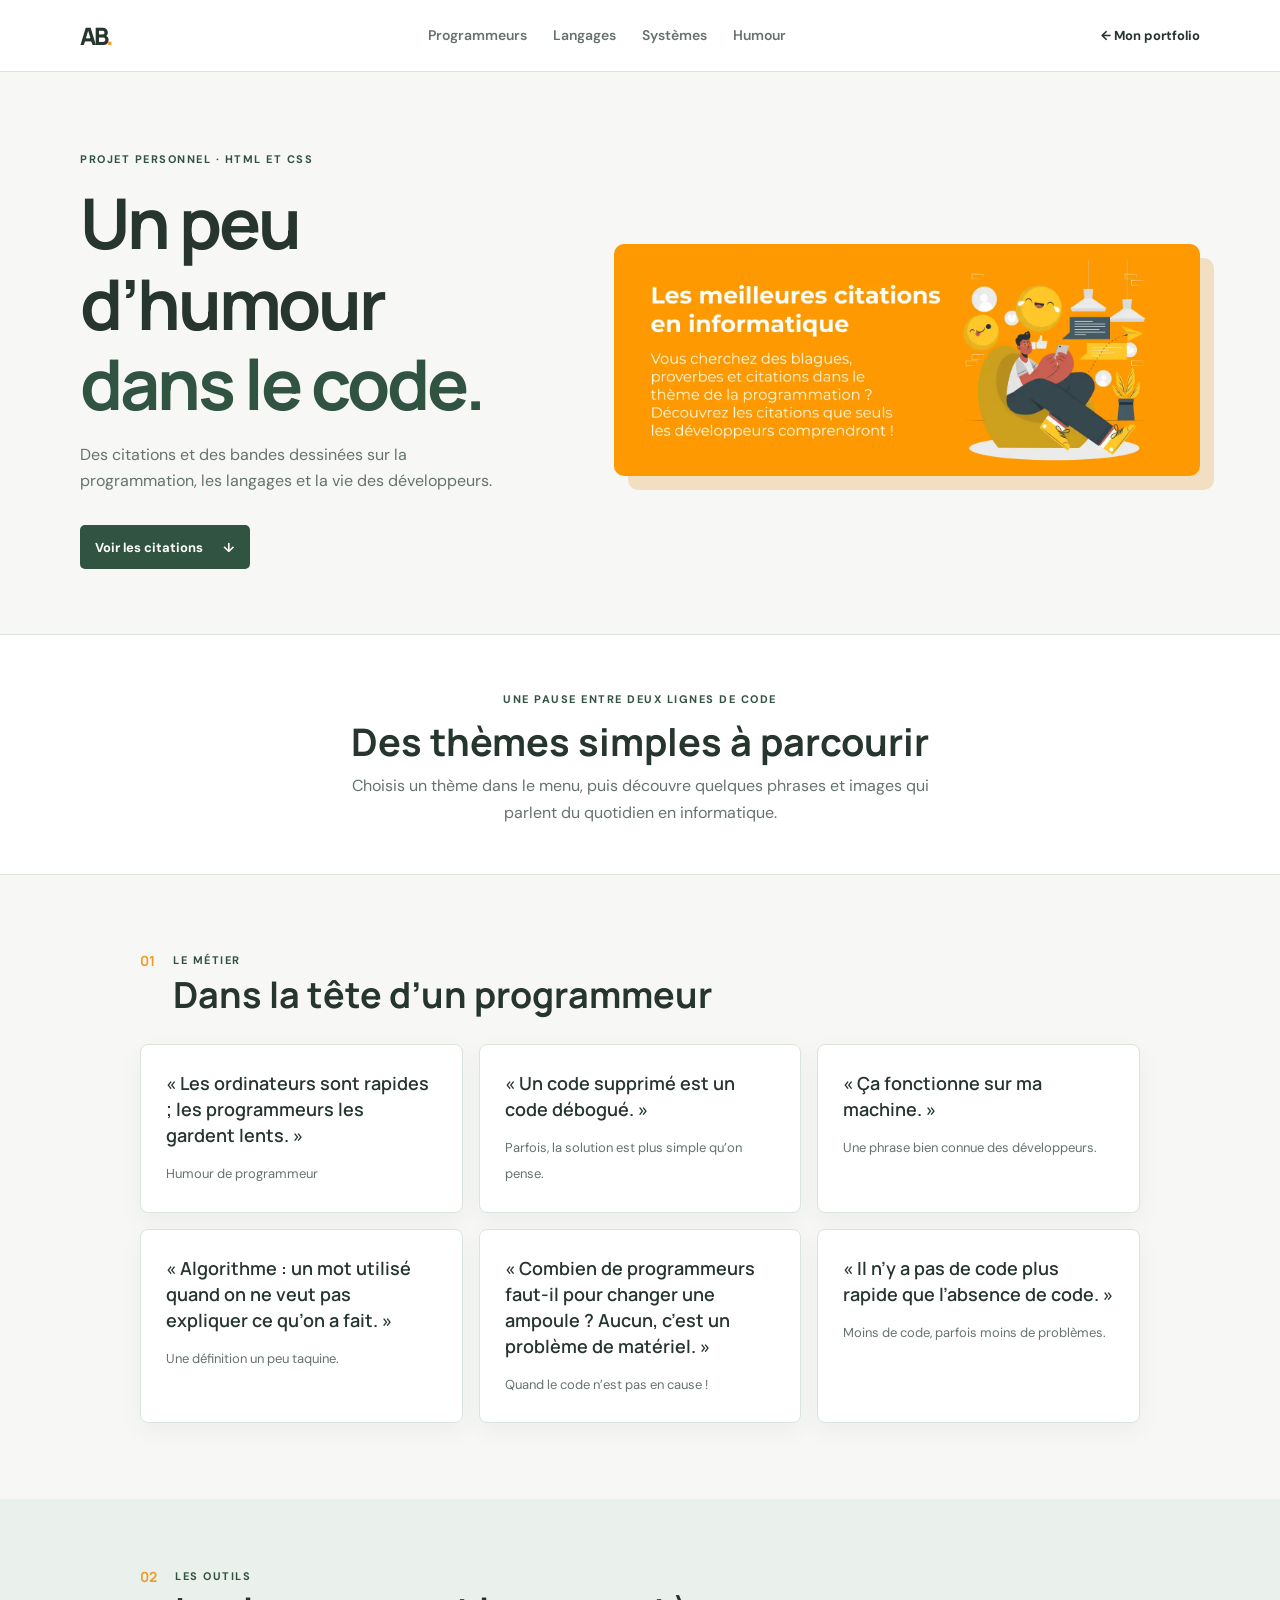
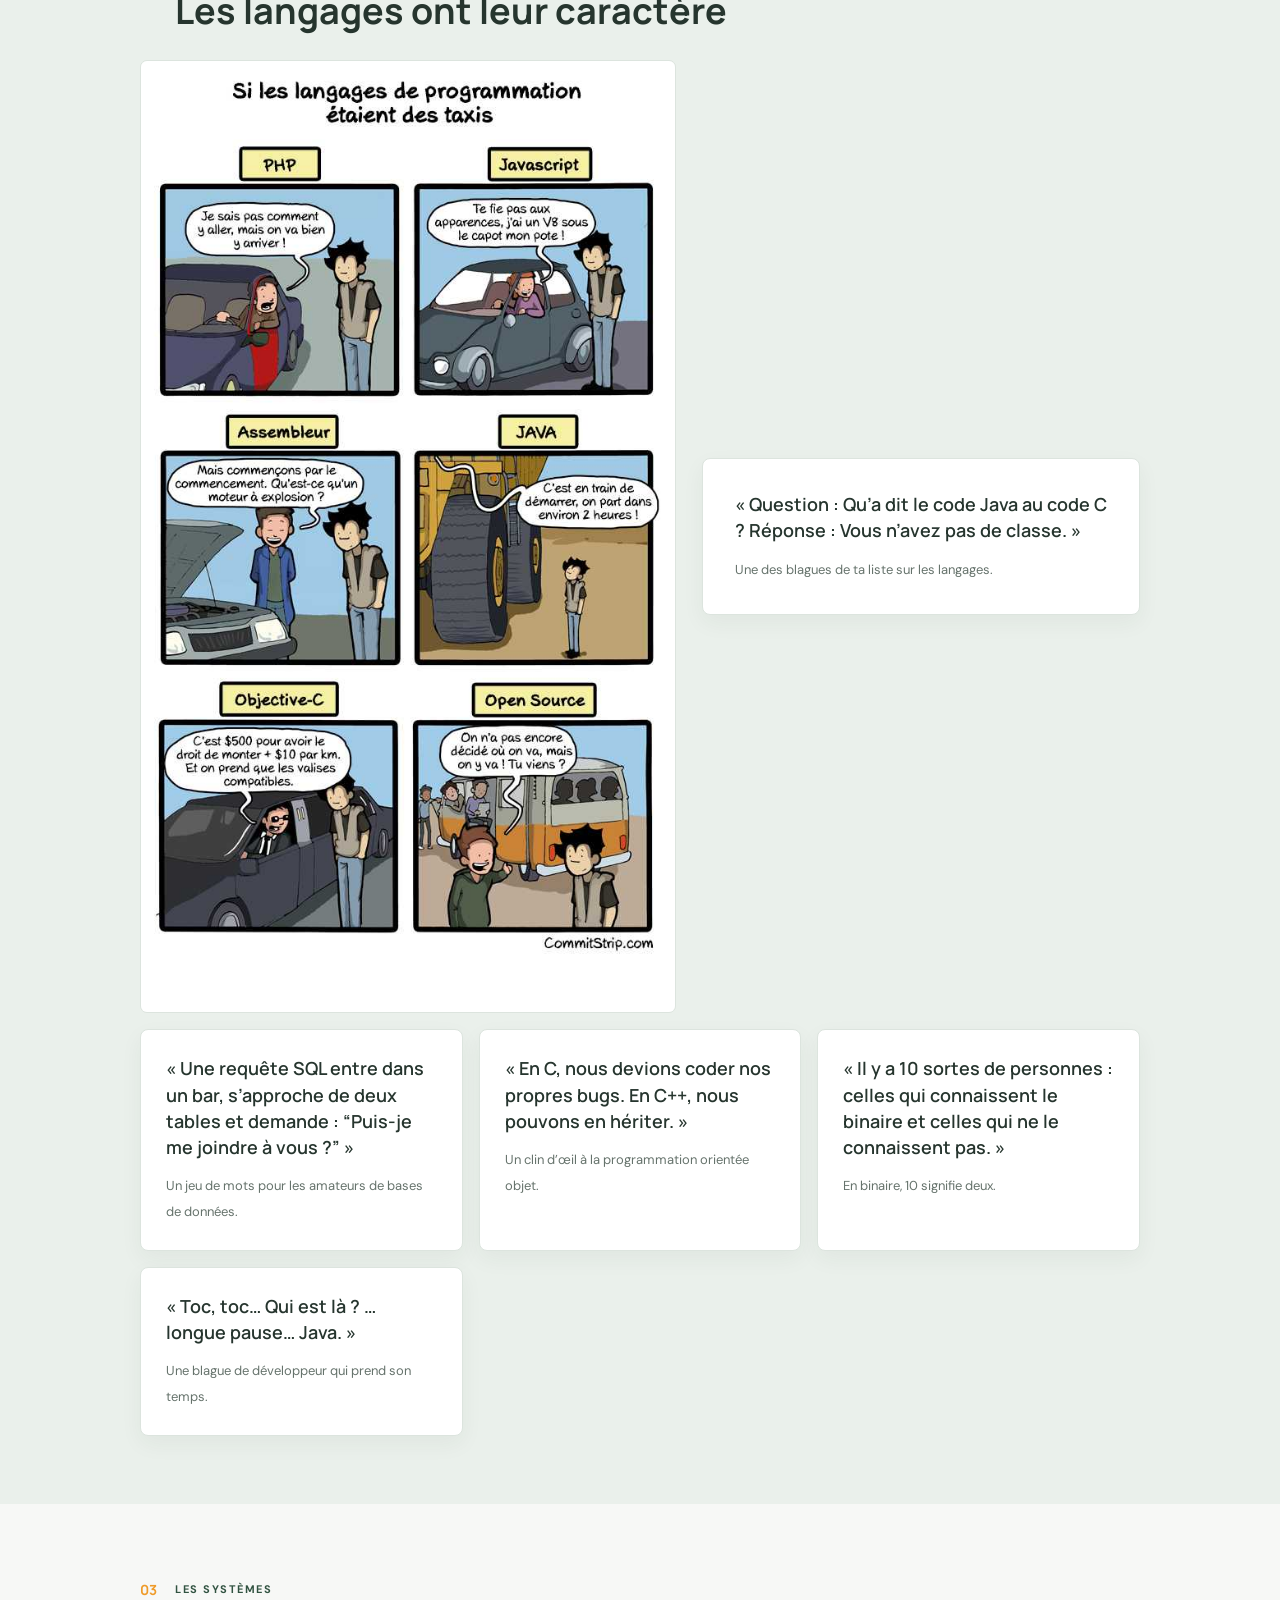
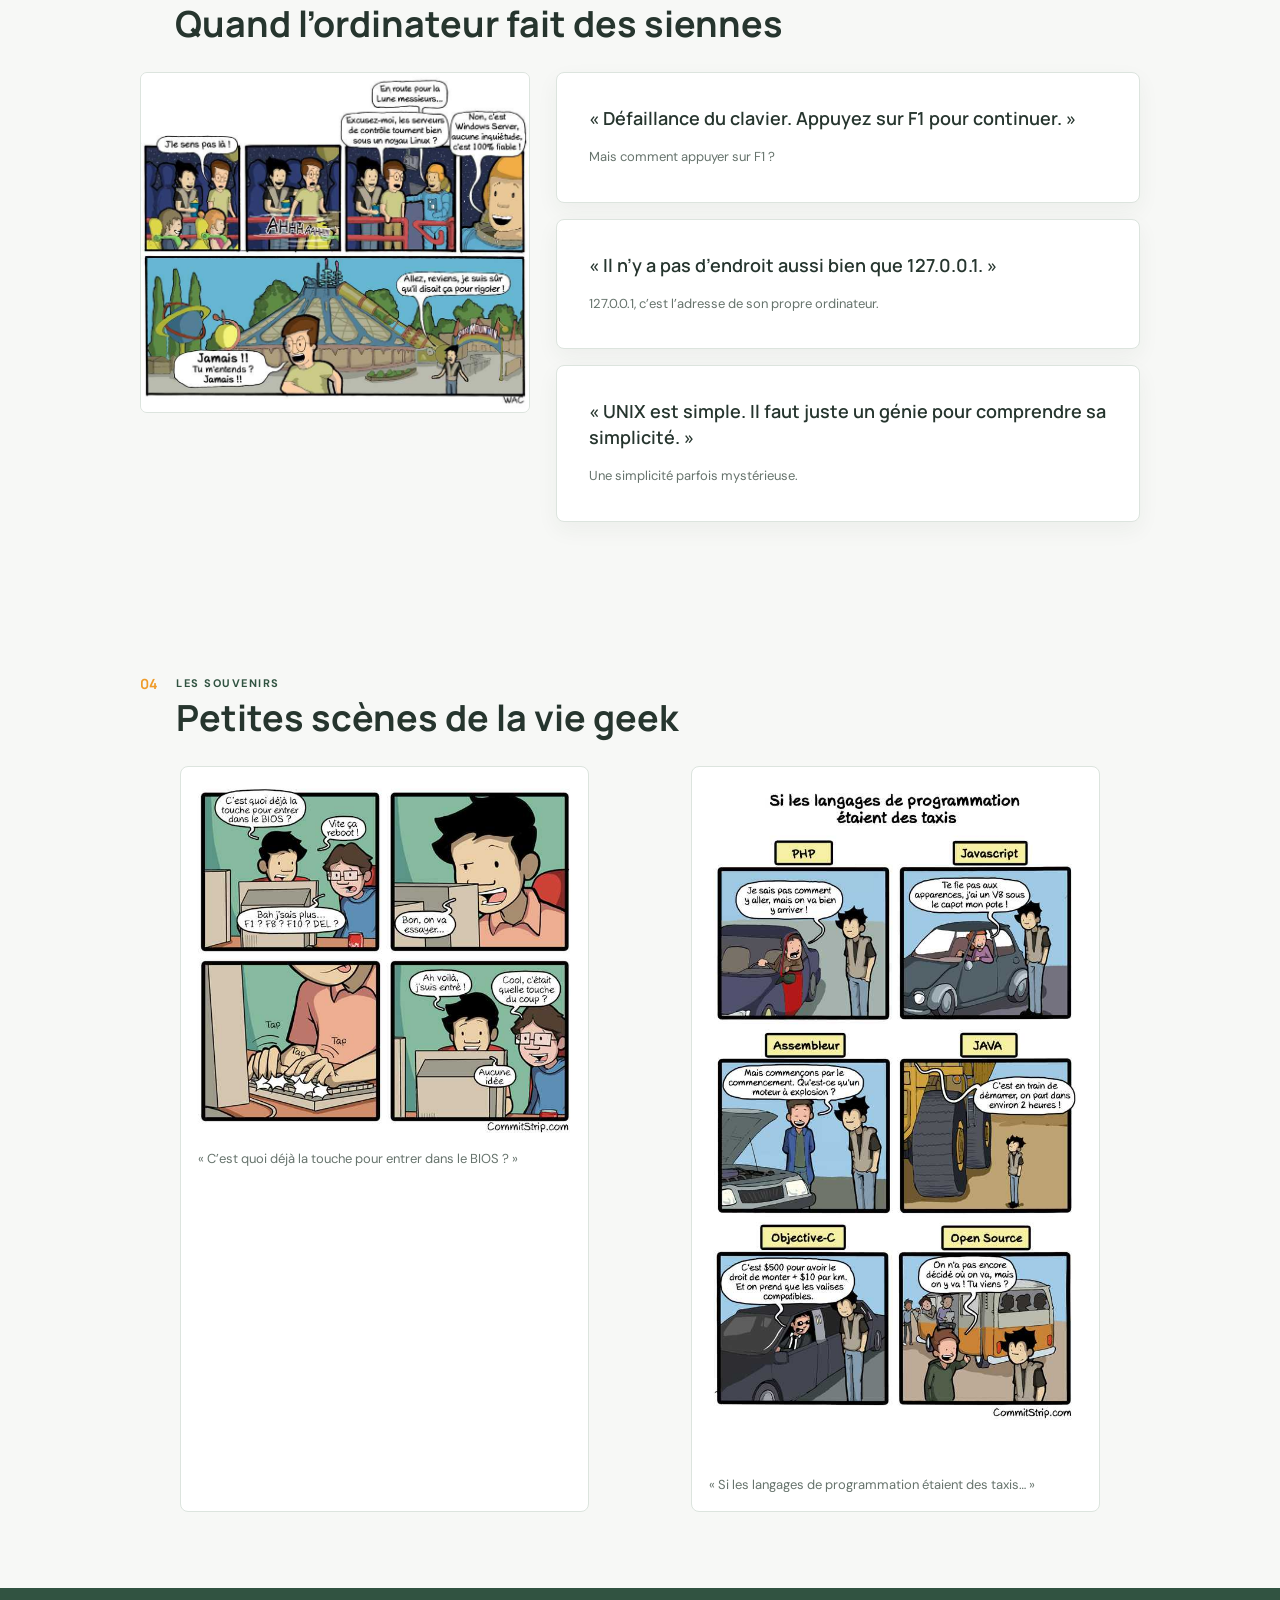
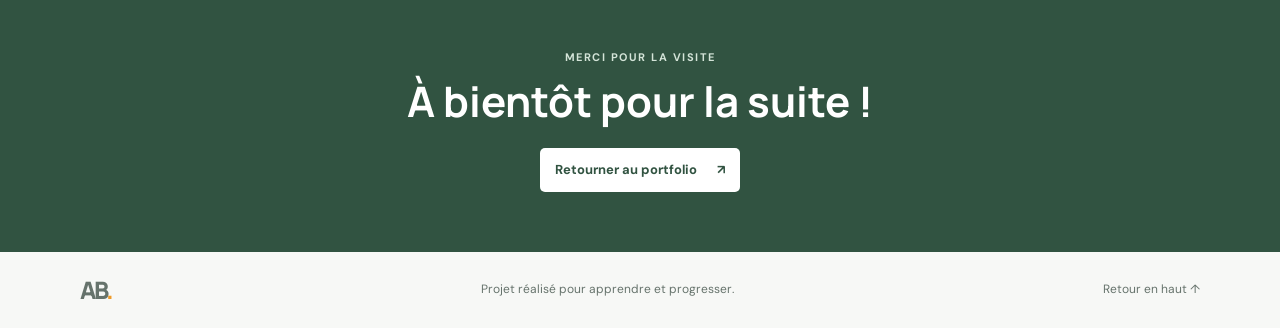
==== projet-citations-informatique/index.html @ 4ba51618 "Mise à jour du portfolio et d'An-noor" ====
<!doctype html>
<html lang="fr">
<head>
  <meta charset="utf-8">
  <meta name="viewport" content="width=device-width, initial-scale=1">
  <meta name="description" content="Quelques citations et bandes dessinées autour de la programmation.">
  <title>Citations informatiques — Adamou Babaina</title>
  <link rel="stylesheet" href="style.css">
</head>
<body id="top">
  <header class="topbar">
    <a class="logo" href="../index.html">AB<span>.</span></a>
    <nav aria-label="Navigation du site">
      <a href="#programmeurs">Programmeurs</a>
      <a href="#langages">Langages</a>
      <a href="#systemes">Systèmes</a>
      <a href="#geek">Humour</a>
    </nav>
    <a class="back-link" href="../index.html#projets">← Mon portfolio</a>
  </header>

  <main>
    <section class="hero">
      <div class="hero-text">
        <p class="tag">Projet personnel · HTML et CSS</p>
        <h1>Un peu d’humour<br><span>dans le code.</span></h1>
        <p>Des citations et des bandes dessinées sur la programmation, les langages et la vie des développeurs.</p>
        <a class="button" href="#citations">Voir les citations <span aria-hidden="true">↓</span></a>
      </div>
      <img class="hero-image" src="citations-informatique.webp" alt="Illustration sur les citations en informatique">
    </section>

    <section class="intro" id="citations">
      <p class="eyebrow">Une pause entre deux lignes de code</p>
      <h2>Des thèmes simples à parcourir</h2>
      <p>Choisis un thème dans le menu, puis découvre quelques phrases et images qui parlent du quotidien en informatique.</p>
    </section>

    <section class="quote-section" id="programmeurs">
      <div class="section-title"><span>01</span><div><p class="eyebrow">Le métier</p><h2>Dans la tête d’un programmeur</h2></div></div>
      <div class="quote-grid">
        <article class="quote-card"><p>« Les ordinateurs sont rapides ; les programmeurs les gardent lents. »</p><span>Humour de programmeur</span></article>
        <article class="quote-card"><p>« Un code supprimé est un code débogué. »</p><span>Parfois, la solution est plus simple qu’on pense.</span></article>
        <article class="quote-card"><p>« Ça fonctionne sur ma machine. »</p><span>Une phrase bien connue des développeurs.</span></article>
        <article class="quote-card"><p>« Algorithme : un mot utilisé quand on ne veut pas expliquer ce qu’on a fait. »</p><span>Une définition un peu taquine.</span></article>
        <article class="quote-card"><p>« Combien de programmeurs faut-il pour changer une ampoule ? Aucun, c’est un problème de matériel. »</p><span>Quand le code n’est pas en cause !</span></article>
        <article class="quote-card"><p>« Il n’y a pas de code plus rapide que l’absence de code. »</p><span>Moins de code, parfois moins de problèmes.</span></article>
      </div>
    </section>

    <section class="quote-section tinted" id="langages">
      <div class="section-title"><span>02</span><div><p class="eyebrow">Les outils</p><h2>Les langages ont leur caractère</h2></div></div>
      <div class="image-text">
        <img src="langages-programmation.jpg" alt="Bande dessinée qui compare les langages de programmation à des taxis" loading="lazy">
        <div class="quote-card"><p>« Question : Qu’a dit le code Java au code C ? Réponse : Vous n’avez pas de classe. »</p><span>Une des blagues de ta liste sur les langages.</span></div>
      </div>
      <div class="quote-grid language-quotes">
        <article class="quote-card"><p>« Une requête SQL entre dans un bar, s’approche de deux tables et demande : “Puis-je me joindre à vous ?” »</p><span>Un jeu de mots pour les amateurs de bases de données.</span></article>
        <article class="quote-card"><p>« En C, nous devions coder nos propres bugs. En C++, nous pouvons en hériter. »</p><span>Un clin d’œil à la programmation orientée objet.</span></article>
        <article class="quote-card"><p>« Il y a 10 sortes de personnes : celles qui connaissent le binaire et celles qui ne le connaissent pas. »</p><span>En binaire, 10 signifie deux.</span></article>
        <article class="quote-card"><p>« Toc, toc… Qui est là ? … longue pause… Java. »</p><span>Une blague de développeur qui prend son temps.</span></article>
      </div>
    </section>

    <section class="quote-section system-quotes" id="systemes">
      <div class="section-title"><span>03</span><div><p class="eyebrow">Les systèmes</p><h2>Quand l’ordinateur fait des siennes</h2></div></div>
      <div class="image-text">
        <img src="systemes.jpg" alt="Illustration sur les systèmes informatiques" loading="lazy">
        <div class="quote-grid">
          <article class="quote-card"><p>« Défaillance du clavier. Appuyez sur F1 pour continuer. »</p><span>Mais comment appuyer sur F1 ?</span></article>
          <article class="quote-card"><p>« Il n’y a pas d’endroit aussi bien que 127.0.0.1. »</p><span>127.0.0.1, c’est l’adresse de son propre ordinateur.</span></article>
          <article class="quote-card"><p>« UNIX est simple. Il faut juste un génie pour comprendre sa simplicité. »</p><span>Une simplicité parfois mystérieuse.</span></article>
        </div>
      </div>
    </section>

    <section class="quote-section" id="geek">
      <div class="section-title"><span>04</span><div><p class="eyebrow">Les souvenirs</p><h2>Petites scènes de la vie geek</h2></div></div>
      <div class="comic-grid">
        <figure><img src="bios.jpg" alt="Bande dessinée : un débutant cherche la touche pour entrer dans le BIOS" loading="lazy"><figcaption>« C’est quoi déjà la touche pour entrer dans le BIOS ? »</figcaption></figure>
        <figure><img src="langages-humour.jpg" alt="Bande dessinée humoristique sur la programmation" loading="lazy"><figcaption>« Si les langages de programmation étaient des taxis… »</figcaption></figure>
      </div>
    </section>

    <section class="ending">
      <p class="eyebrow">Merci pour la visite</p>
      <h2>À bientôt pour la suite !</h2>
      <a class="button button-light" href="../index.html#projets">Retourner au portfolio <span aria-hidden="true">↗</span></a>
    </section>
  </main>
  <footer><a class="logo" href="../index.html">AB<span>.</span></a><p>Projet réalisé pour apprendre et progresser.</p><a href="#top">Retour en haut ↑</a></footer>
</body>
</html>
---- projet-citations-informatique/style.css ----
@import url('https://fonts.googleapis.com/css2?family=DM+Sans:wght@400;500;600;700&family=Manrope:wght@500;600;700;800&display=swap');

:root{--ink:#26352e;--muted:#66736c;--paper:#f7f8f6;--white:#fff;--green:#315341;--light:#eaf0eb;--line:#dce4de;--orange:#ef9b29}
*{box-sizing:border-box}
html{scroll-behavior:smooth;scroll-padding-top:90px}
body{margin:0;background:var(--paper);color:var(--ink);font:16px/1.65 'DM Sans',Arial,sans-serif}
a{color:inherit;text-decoration:none}
img{display:block;max-width:100%}
h1,h2,p,figure{margin-top:0}
h1,h2{font-family:Manrope,Arial,sans-serif;line-height:1.15}
.topbar{position:sticky;top:0;z-index:5;min-height:72px;padding:12px max(22px,calc((100% - 1120px)/2));display:flex;align-items:center;justify-content:space-between;gap:24px;background:rgba(255,255,255,.96);border-bottom:1px solid var(--line)}
.logo{font:800 24px/1 Manrope,Arial,sans-serif;letter-spacing:-2px}.logo span{color:var(--orange)}
nav{display:flex;gap:26px;color:var(--muted);font-size:14px;font-weight:600}nav a:hover,.back-link:hover,footer a:hover{color:var(--green)}
.back-link{font-size:13px;font-weight:700}
.hero{width:min(1120px,calc(100% - 44px));margin:auto;padding:78px 0 65px;display:grid;grid-template-columns:.9fr 1.1fr;align-items:center;gap:54px}
.tag,.eyebrow{color:var(--green);font-size:11px;font-weight:700;letter-spacing:1.5px;text-transform:uppercase}
.hero h1{margin:14px 0 18px;font-size:clamp(42px,6vw,70px);letter-spacing:-3px}.hero h1 span{color:var(--green)}
.hero-text>p:not(.tag){max-width:440px;color:var(--muted)}
.hero-image{width:100%;border-radius:10px;box-shadow:14px 14px 0 #f2dfc2}
.button{margin-top:15px;min-height:44px;padding:10px 15px;display:inline-flex;align-items:center;gap:20px;border-radius:5px;background:var(--green);color:white;font-weight:700;font-size:13px}.button:hover{background:#244331}
.intro{padding:55px 22px 48px;text-align:center;background:var(--white);border-block:1px solid var(--line)}.intro h2{margin-bottom:10px;font-size:clamp(27px,4vw,38px)}.intro>p:last-child{max-width:600px;margin:0 auto;color:var(--muted)}
.quote-section{width:min(1000px,calc(100% - 44px));margin:auto;padding:76px 0}.section-title{display:flex;align-items:flex-start;gap:18px;margin-bottom:28px}.section-title>span{color:var(--orange);font:700 14px Manrope,Arial,sans-serif}.section-title .eyebrow{margin-bottom:5px}.section-title h2{margin:0;font-size:clamp(25px,4vw,36px)}
.quote-grid{display:grid;grid-template-columns:repeat(3,1fr);gap:16px}.quote-card{padding:25px;background:white;border:1px solid var(--line);border-radius:8px;box-shadow:0 8px 22px rgba(38,53,46,.05)}.quote-card p{margin:0 0 12px;font:600 18px/1.45 Manrope,Arial,sans-serif}.quote-card span{color:var(--muted);font-size:13px}
.tinted{width:100%;padding:68px max(22px,calc((100% - 1000px)/2));background:var(--light)}
.image-text{display:grid;grid-template-columns:1.1fr .9fr;align-items:center;gap:26px}.image-text img,.comic-grid img{width:100%;height:auto;border:1px solid var(--line);border-radius:7px;background:white}.image-text .quote-card{padding:32px}
.language-quotes{margin-top:16px}.system-quotes .image-text{grid-template-columns:.8fr 1.2fr;align-items:start}.system-quotes .quote-grid{grid-template-columns:1fr}
.comic-grid{display:grid;grid-template-columns:1fr 1fr;gap:22px}.comic-grid figure{margin-bottom:0;padding:12px;background:white;border:1px solid var(--line);border-radius:8px}.comic-grid img{border:0}.comic-grid figcaption{padding:12px 5px 3px;color:var(--muted);font-size:13px}
.ending{padding:60px 22px;text-align:center;background:var(--green);color:white}.ending .eyebrow{color:#d4e4d8}.ending h2{margin-bottom:8px;font-size:clamp(30px,4vw,42px)}.button-light{background:white;color:var(--green)}.button-light:hover{background:#eaf0eb}
footer{width:min(1120px,calc(100% - 44px));min-height:76px;margin:auto;display:flex;align-items:center;justify-content:space-between;gap:15px;color:var(--muted);font-size:12px}footer p{margin:0}
:focus-visible{outline:3px solid #e69a35;outline-offset:4px}
@media(max-width:700px){.topbar{flex-wrap:wrap;gap:12px;padding:14px 20px}.topbar nav{order:3;width:100%;justify-content:space-between;gap:10px;font-size:12px}.hero{padding:48px 0;grid-template-columns:1fr;gap:30px}.hero-image{grid-row:1}.hero h1{font-size:48px}.quote-section{padding:55px 0}.quote-grid{grid-template-columns:1fr}.image-text,.comic-grid{grid-template-columns:1fr}.tinted{padding:55px 22px}.image-text .quote-card{padding:22px}footer{padding:18px 0;flex-wrap:wrap}footer p{order:3;width:100%}}
@media(prefers-reduced-motion:reduce){html{scroll-behavior:auto}}
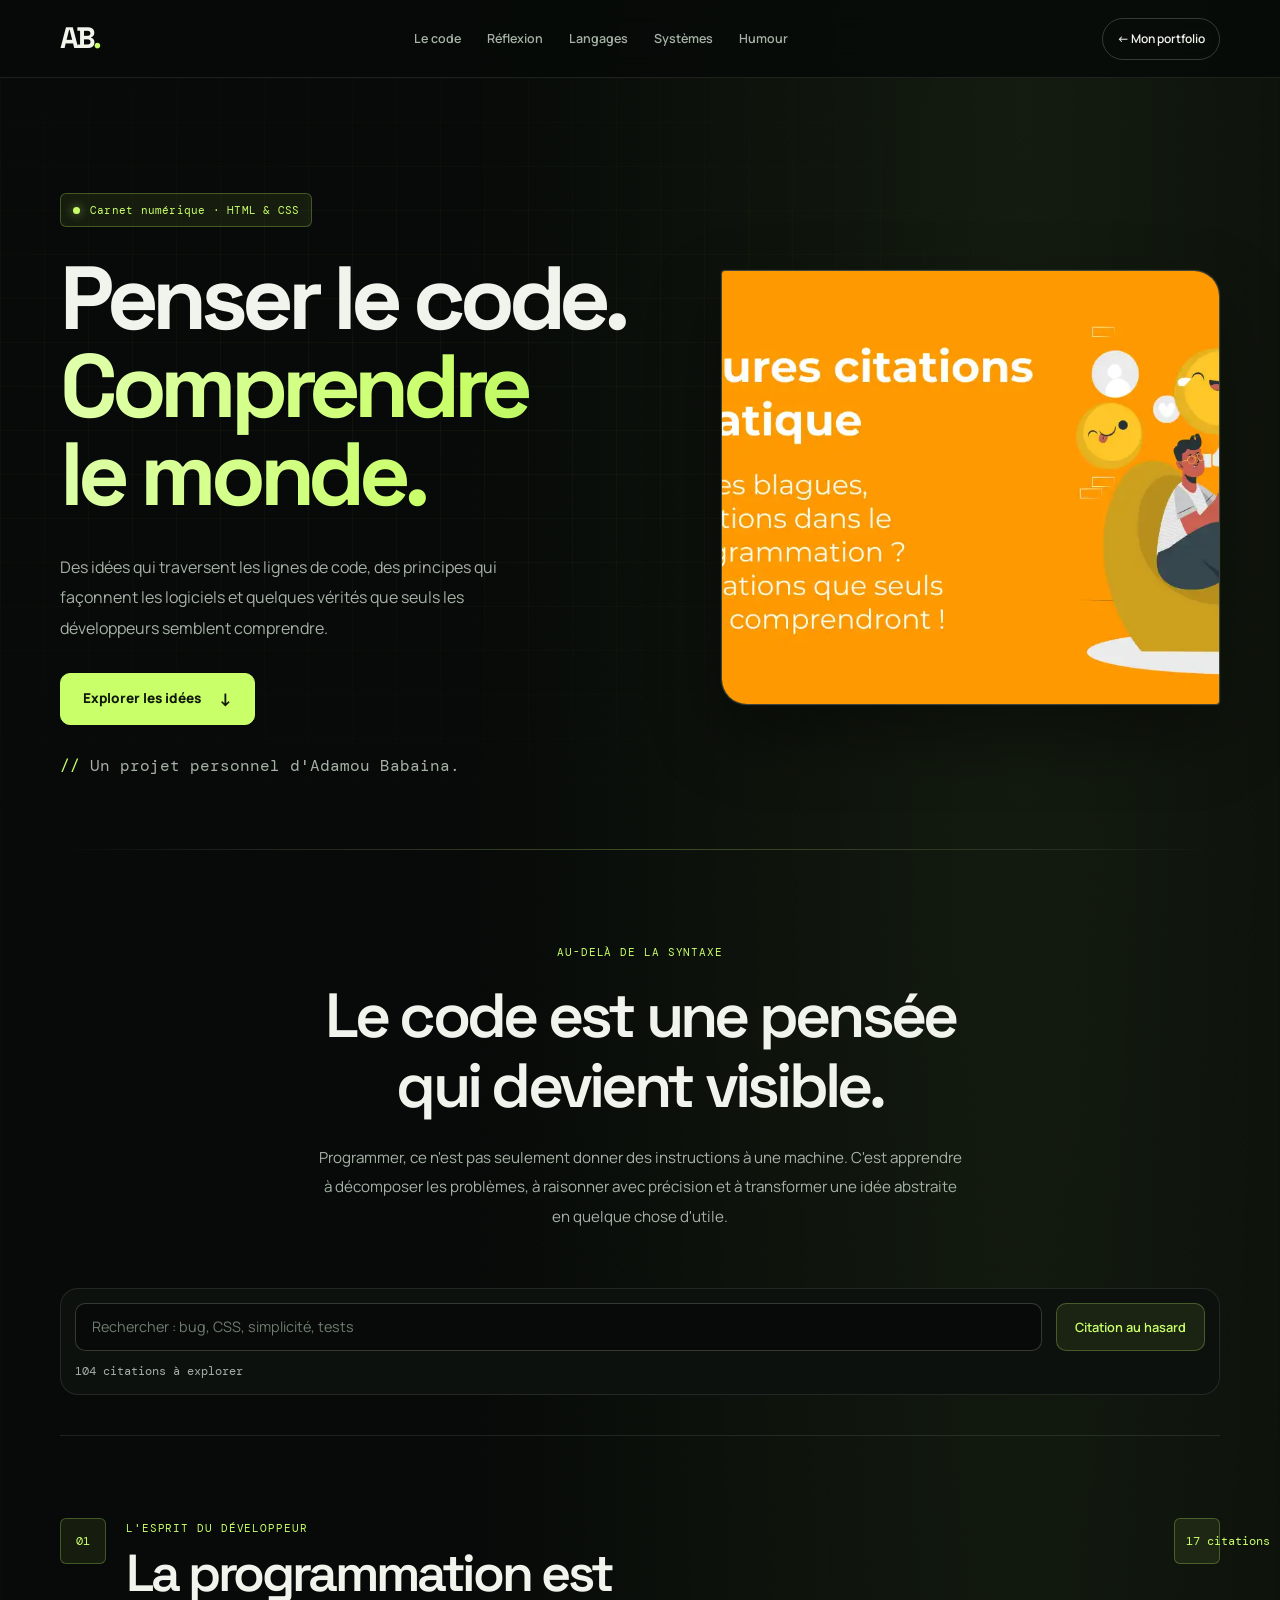
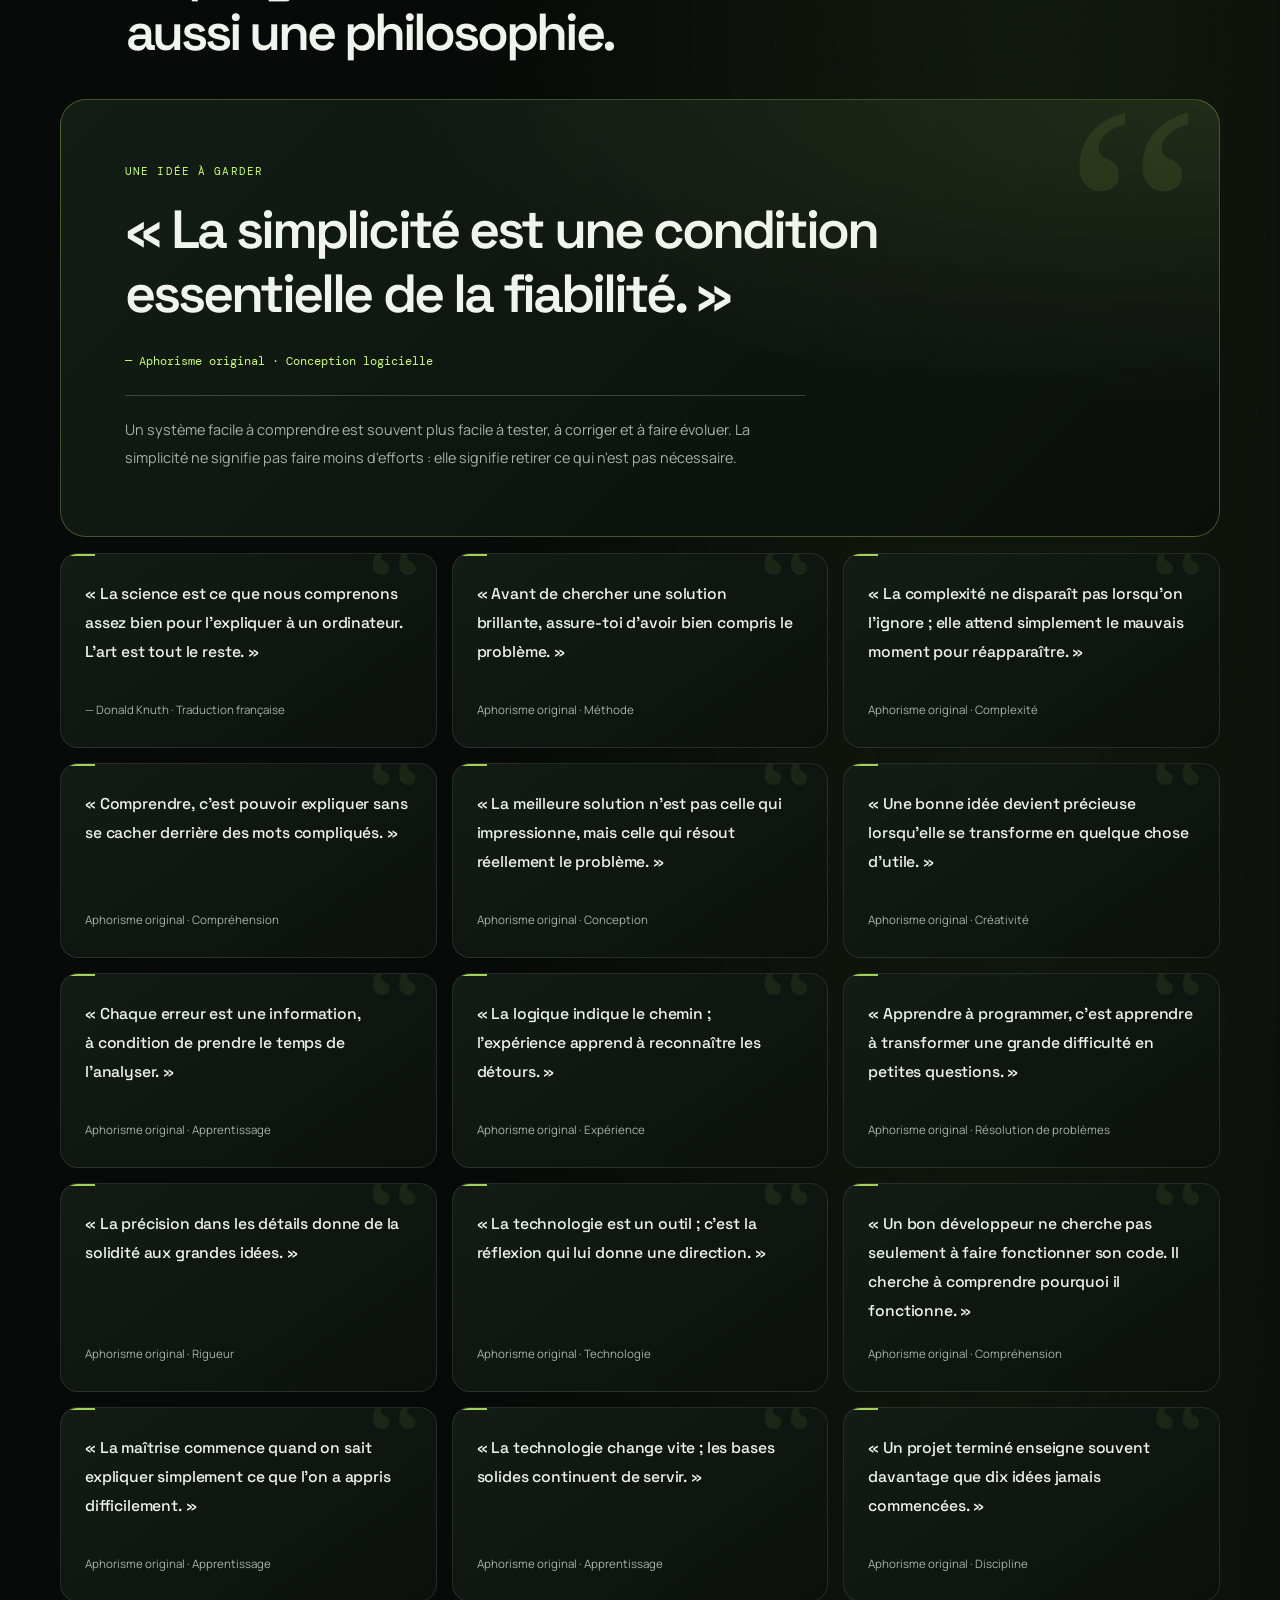
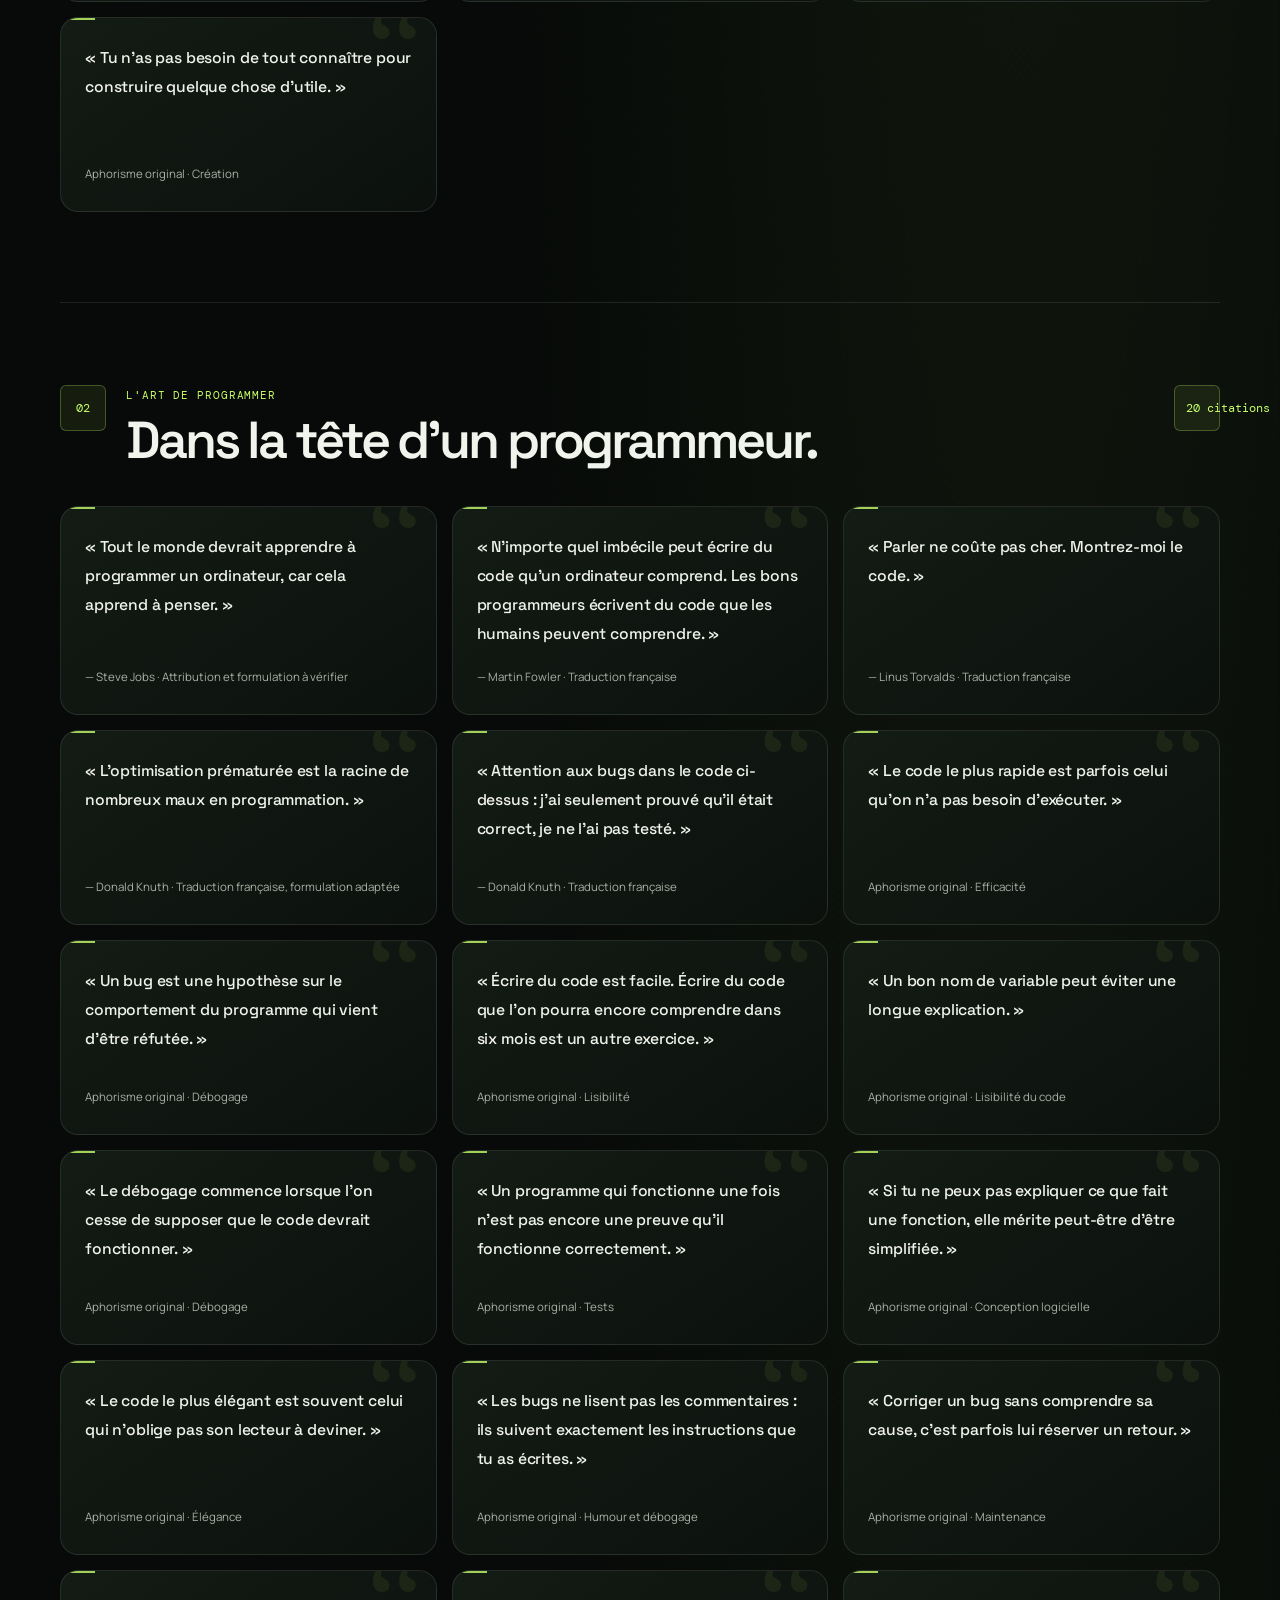
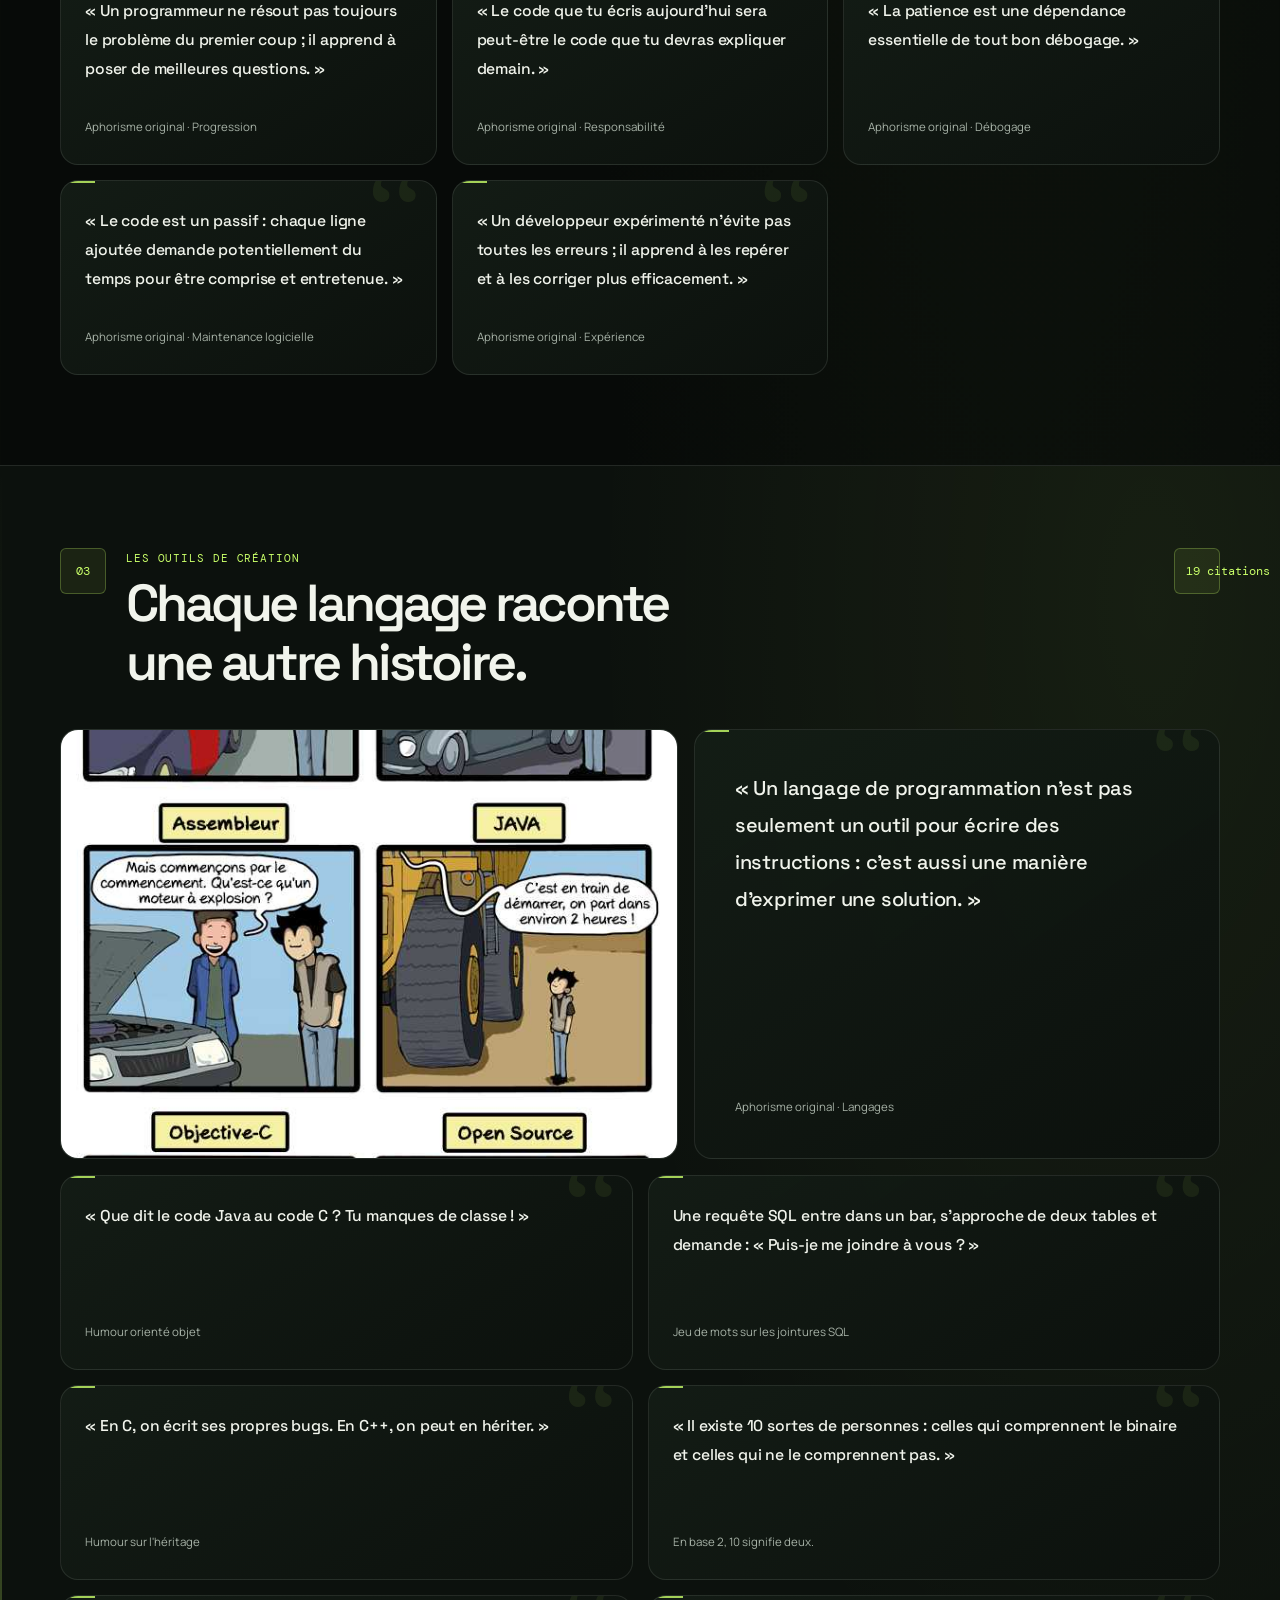
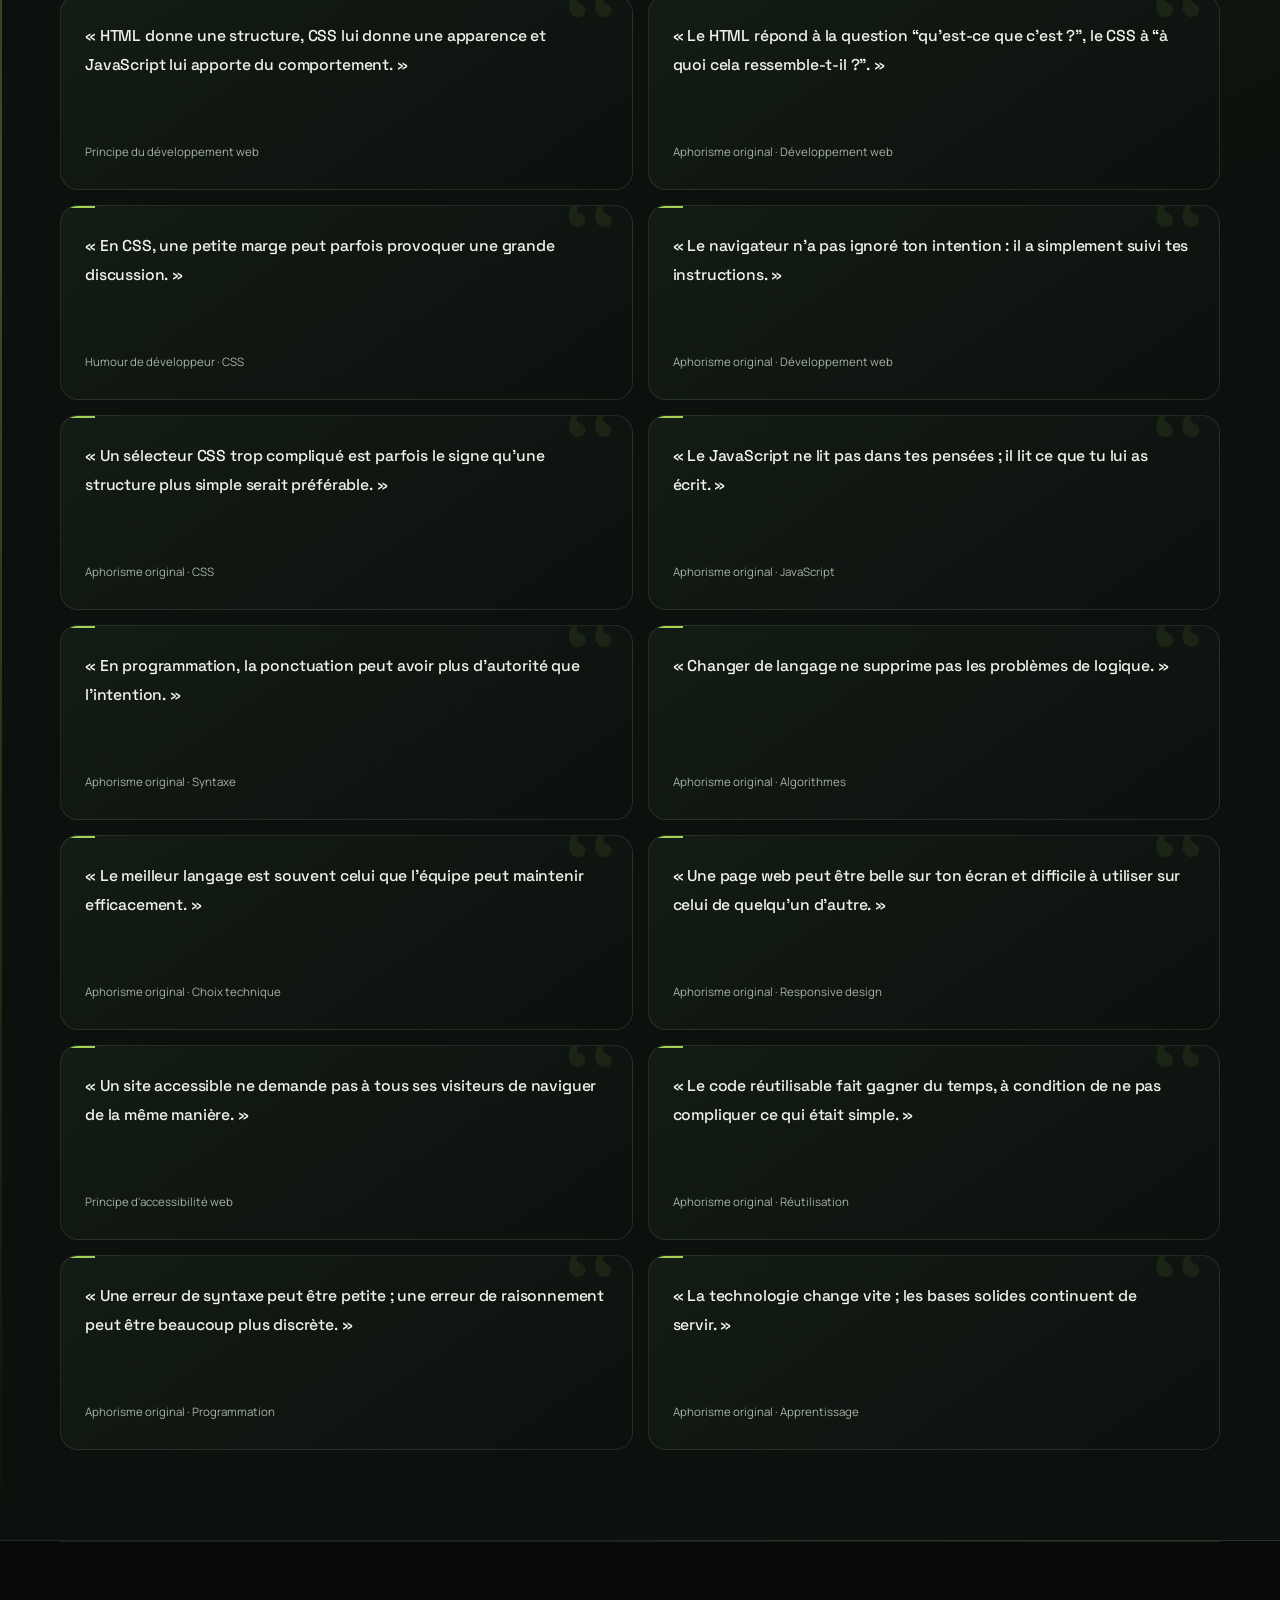
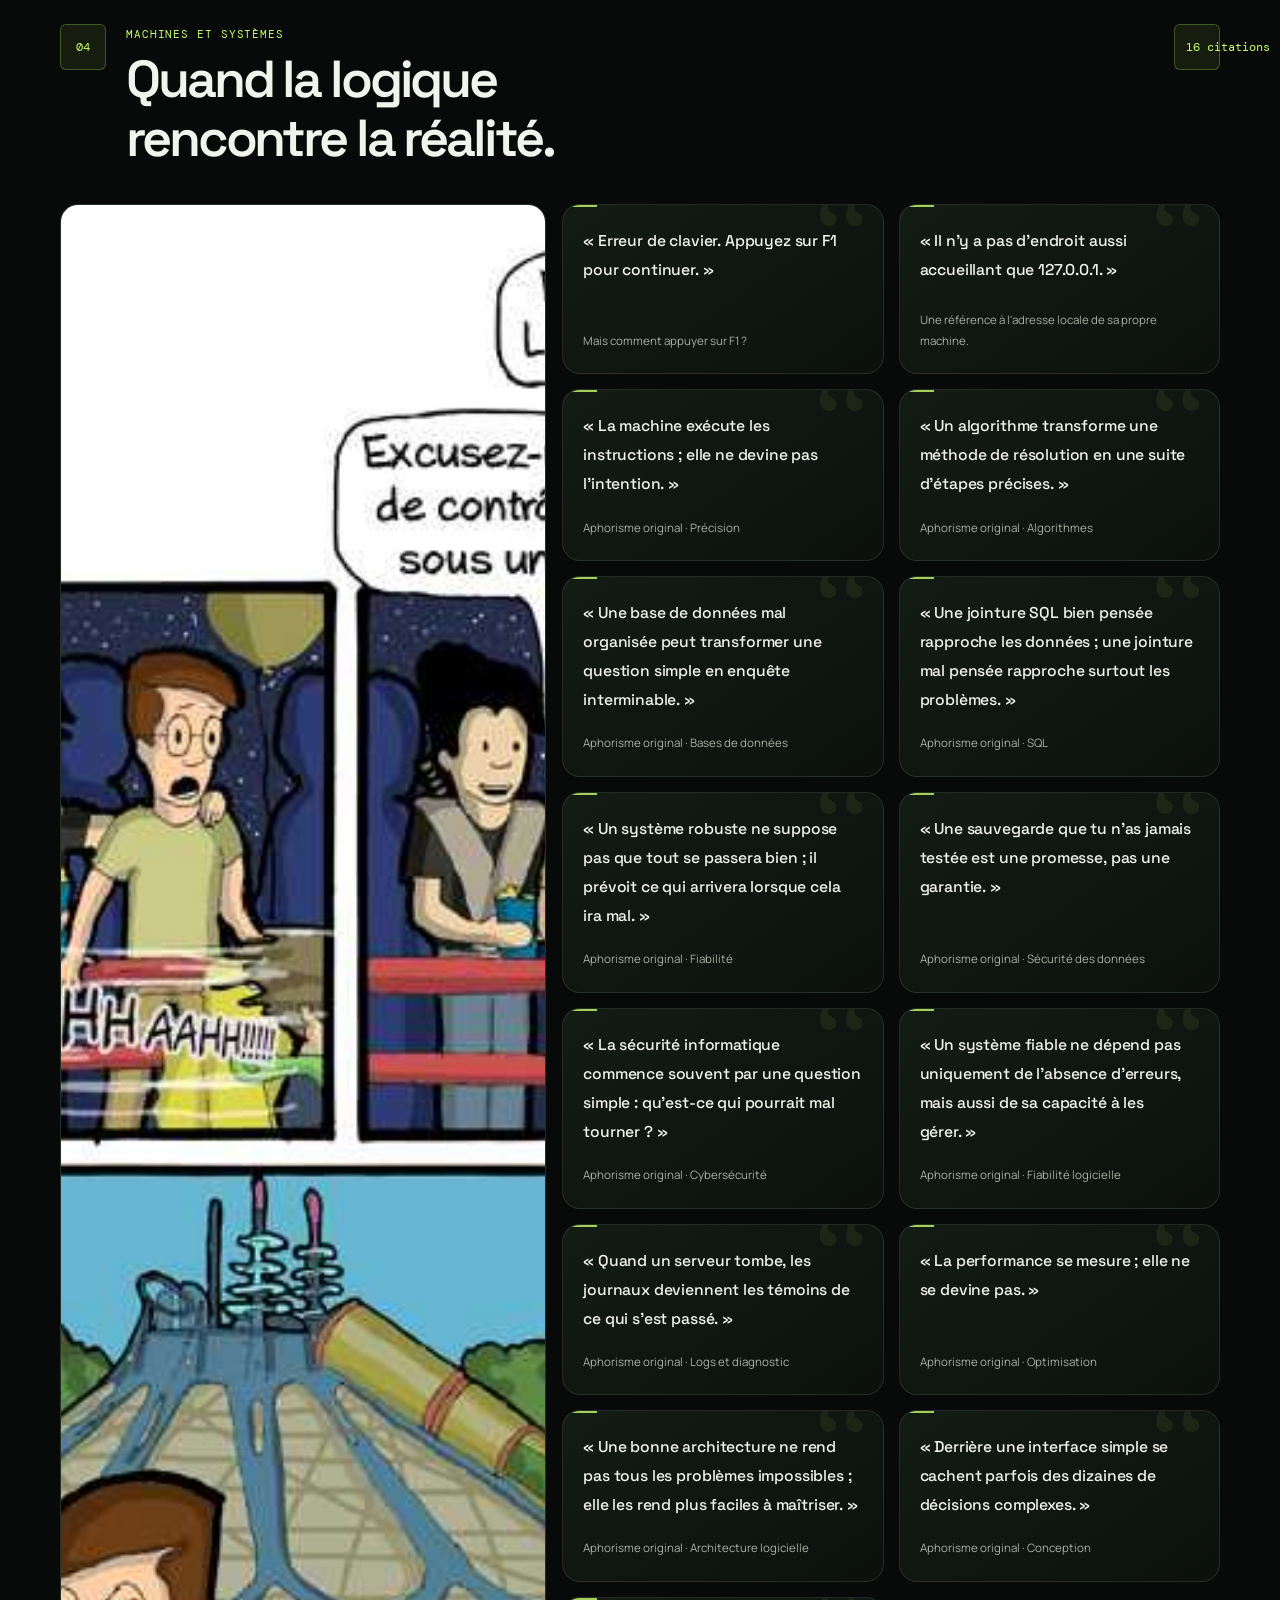
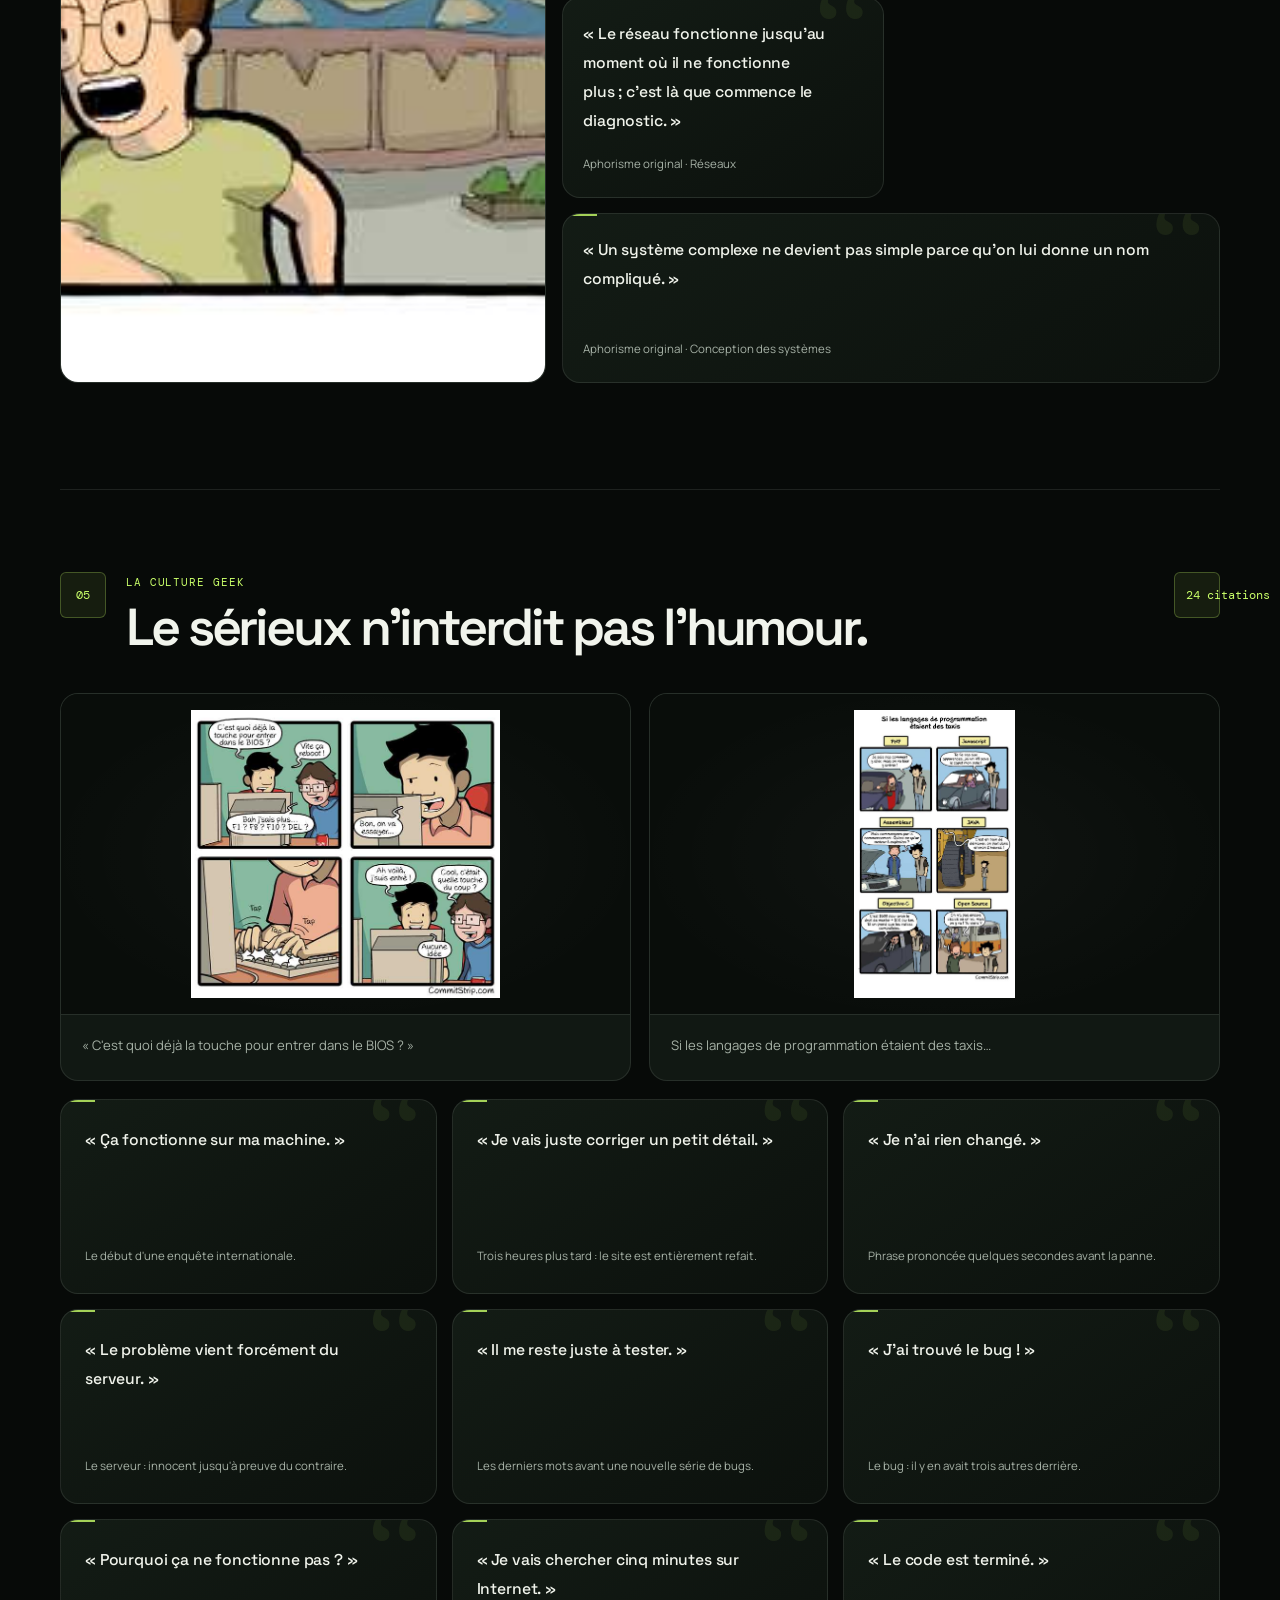
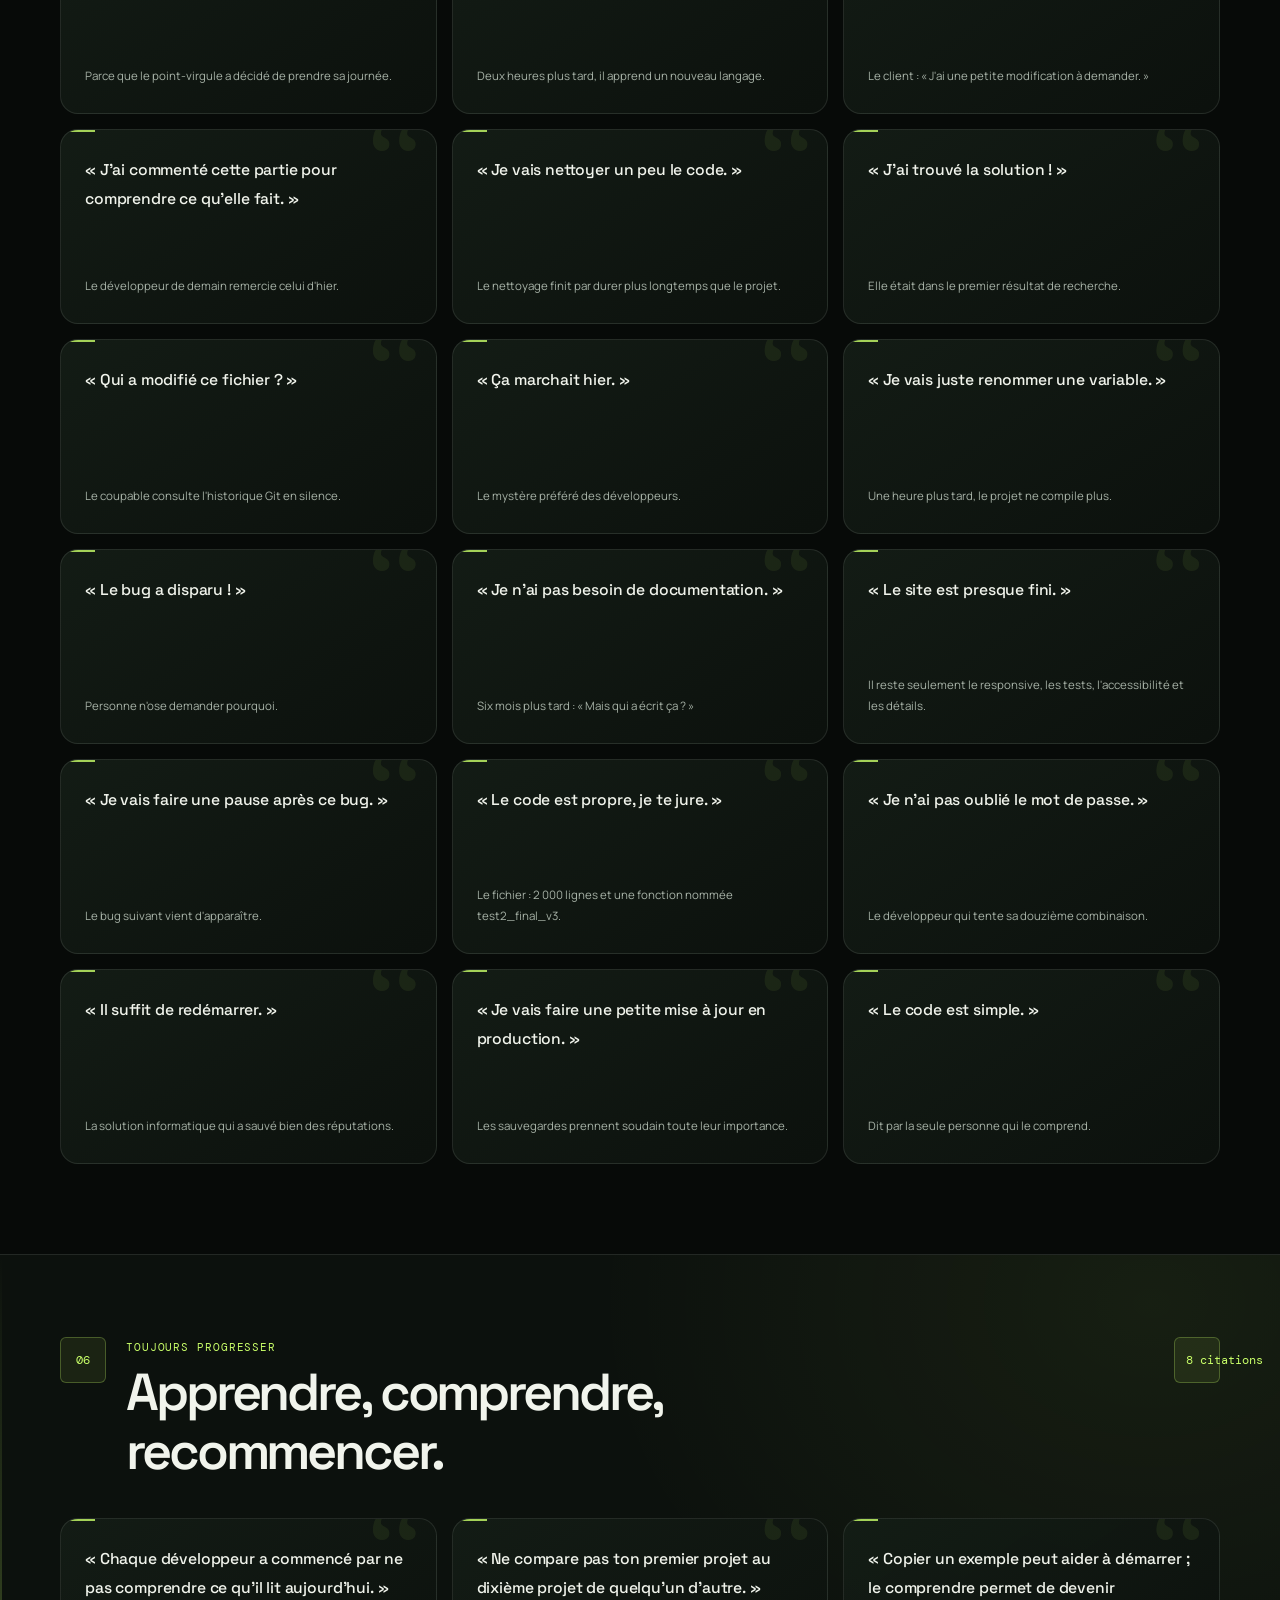
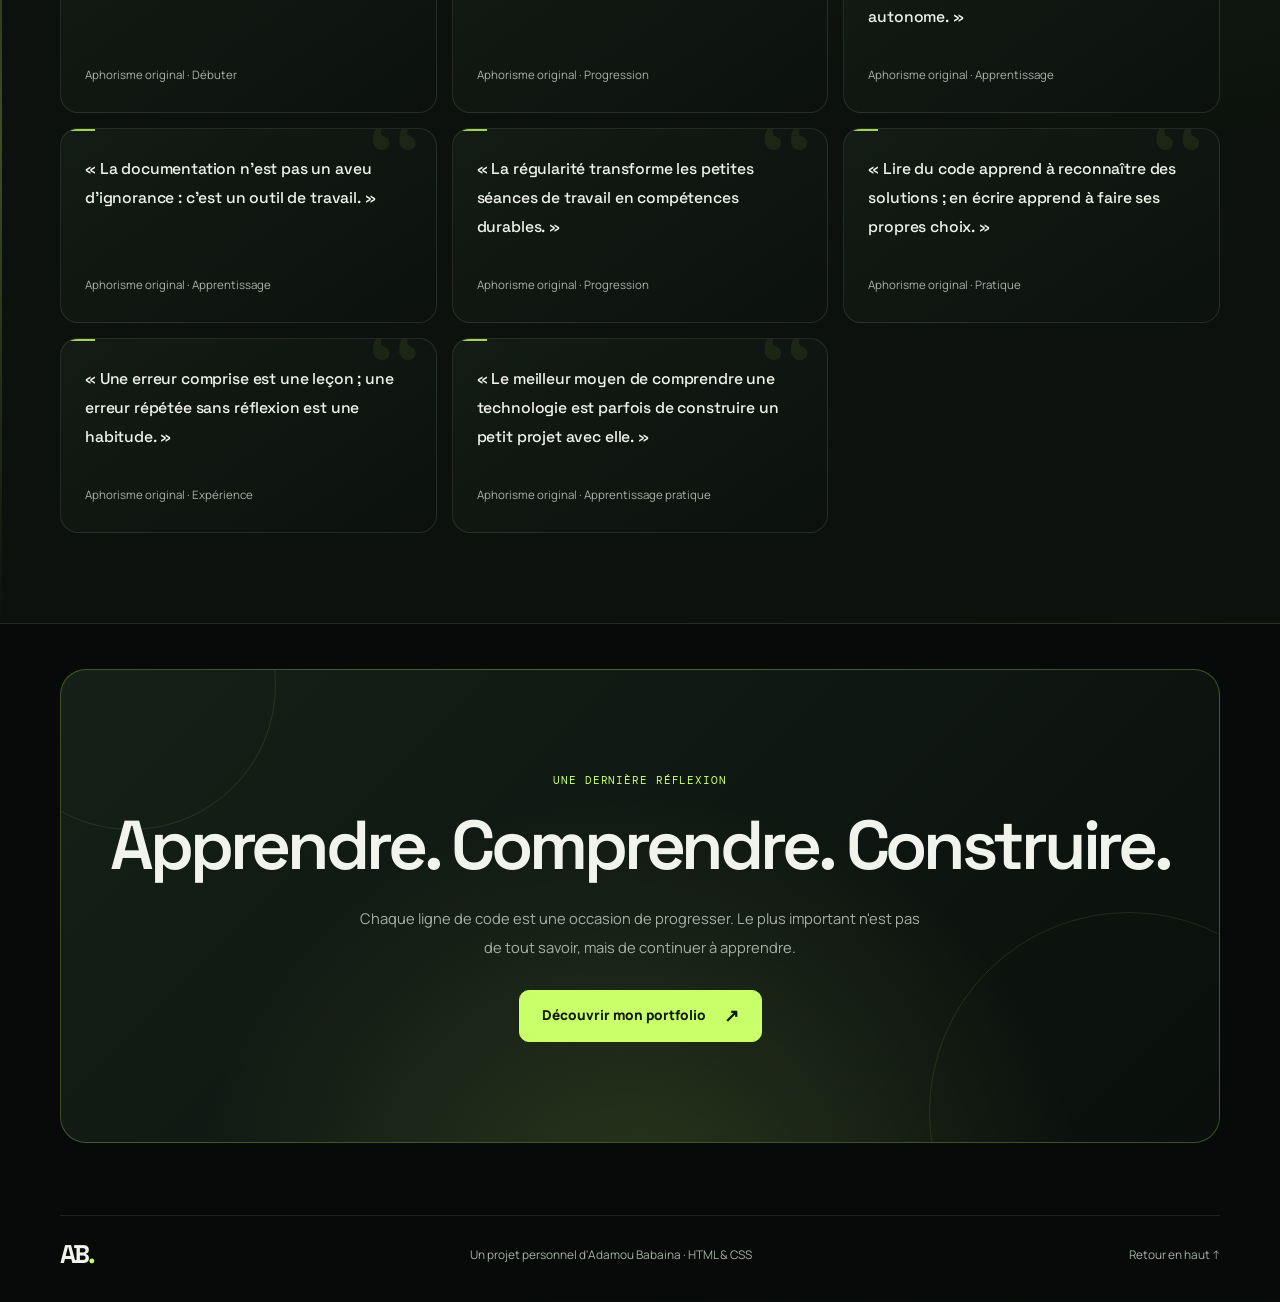
==== commit a0820a46: "git remote -v" ====
--- a/projet-citations-informatique/index.html
+++ b/projet-citations-informatique/index.html
@@ -1,93 +1,951 @@
 <!doctype html>
 <html lang="fr">
+
 <head>
   <meta charset="utf-8">
   <meta name="viewport" content="width=device-width, initial-scale=1">
-  <meta name="description" content="Quelques citations et bandes dessinées autour de la programmation.">
-  <title>Citations informatiques — Adamou Babaina</title>
+  <meta name="theme-color" content="#080b09">
+  <meta name="description" content="Une collection de citations, de réflexions et d'humour autour de la programmation, des algorithmes et de la pensée informatique. Un projet d'Adamou Babaina.">
+
+  <title>Code & Pensée — Adamou Babaina</title>
+
   <link rel="stylesheet" href="style.css">
 </head>
+
 <body id="top">
+
+  <!-- NAVIGATION -->
   <header class="topbar">
-    <a class="logo" href="../index.html">AB<span>.</span></a>
-    <nav aria-label="Navigation du site">
-      <a href="#programmeurs">Programmeurs</a>
+    <a class="logo" href="../index.html" aria-label="Retour au portfolio Adamou Babaina">AB<span>.</span></a>
+
+    <nav aria-label="Navigation principale">
+      <a href="#programmeurs">Le code</a>
+      <a href="#philosophie">Réflexion</a>
       <a href="#langages">Langages</a>
       <a href="#systemes">Systèmes</a>
       <a href="#geek">Humour</a>
     </nav>
+
     <a class="back-link" href="../index.html#projets">← Mon portfolio</a>
   </header>
 
   <main>
+
+    <!-- COUVERTURE -->
     <section class="hero">
       <div class="hero-text">
-        <p class="tag">Projet personnel · HTML et CSS</p>
-        <h1>Un peu d’humour<br><span>dans le code.</span></h1>
-        <p>Des citations et des bandes dessinées sur la programmation, les langages et la vie des développeurs.</p>
-        <a class="button" href="#citations">Voir les citations <span aria-hidden="true">↓</span></a>
-      </div>
-      <img class="hero-image" src="citations-informatique.webp" alt="Illustration sur les citations en informatique">
+        <p class="tag">Carnet numérique · HTML & CSS</p>
+
+        <h1>Penser le code.<br><span>Comprendre le monde.</span></h1>
+
+        <p>
+          Des idées qui traversent les lignes de code, des principes qui
+          façonnent les logiciels et quelques vérités que seuls les
+          développeurs semblent comprendre.
+        </p>
+
+        <a class="button" href="#philosophie">
+          Explorer les idées <span aria-hidden="true">↓</span>
+        </a>
+
+        <p class="hero-signature">Un projet personnel d'Adamou Babaina.</p>
+      </div>
+
+      <img
+        class="hero-image"
+        src="citations-informatique.webp"
+        alt="Illustration consacrée à la programmation informatique"
+        fetchpriority="high"
+      >
     </section>
 
+    <!-- INTRODUCTION -->
     <section class="intro" id="citations">
-      <p class="eyebrow">Une pause entre deux lignes de code</p>
-      <h2>Des thèmes simples à parcourir</h2>
-      <p>Choisis un thème dans le menu, puis découvre quelques phrases et images qui parlent du quotidien en informatique.</p>
+      <p class="eyebrow">Au-delà de la syntaxe</p>
+
+      <h2>Le code est une pensée qui devient visible.</h2>
+
+      <p>
+        Programmer, ce n'est pas seulement donner des instructions à une
+        machine. C'est apprendre à décomposer les problèmes, à raisonner
+        avec précision et à transformer une idée abstraite en quelque chose
+        d'utile.
+      </p>
     </section>
 
+    <!-- 01 : PHILOSOPHIE -->
+    <section class="quote-section wisdom-section" id="philosophie">
+
+      <div class="section-title">
+        <span>01</span>
+        <div>
+          <p class="eyebrow">L'esprit du développeur</p>
+          <h2>La programmation est aussi une philosophie.</h2>
+        </div>
+      </div>
+
+      <div class="quote-feature">
+        <p class="feature-label">Une idée à garder</p>
+
+        <blockquote>
+          « La simplicité est une condition essentielle de la fiabilité. »
+        </blockquote>
+
+        <p class="quote-author">
+          — Aphorisme original · Conception logicielle
+        </p>
+
+        <p class="quote-note">
+          Un système facile à comprendre est souvent plus facile à tester,
+          à corriger et à faire évoluer. La simplicité ne signifie pas
+          faire moins d'efforts : elle signifie retirer ce qui n'est pas
+          nécessaire.
+        </p>
+      </div>
+
+      <div class="quote-grid">
+
+        <article class="quote-card">
+          <p>« La science est ce que nous comprenons assez bien pour l'expliquer à un ordinateur. L'art est tout le reste. »</p>
+          <span>— Donald Knuth · Traduction française</span>
+        </article>
+
+        <article class="quote-card">
+          <p>« Avant de chercher une solution brillante, assure-toi d'avoir bien compris le problème. »</p>
+          <span>Aphorisme original · Méthode</span>
+        </article>
+
+        <article class="quote-card">
+          <p>« La complexité ne disparaît pas lorsqu'on l'ignore ; elle attend simplement le mauvais moment pour réapparaître. »</p>
+          <span>Aphorisme original · Complexité</span>
+        </article>
+
+        <article class="quote-card">
+          <p>« Comprendre, c'est pouvoir expliquer sans se cacher derrière des mots compliqués. »</p>
+          <span>Aphorisme original · Compréhension</span>
+        </article>
+
+        <article class="quote-card">
+          <p>« La meilleure solution n'est pas celle qui impressionne, mais celle qui résout réellement le problème. »</p>
+          <span>Aphorisme original · Conception</span>
+        </article>
+
+        <article class="quote-card">
+          <p>« Une bonne idée devient précieuse lorsqu'elle se transforme en quelque chose d'utile. »</p>
+          <span>Aphorisme original · Créativité</span>
+        </article>
+
+        <article class="quote-card">
+          <p>« Chaque erreur est une information, à condition de prendre le temps de l'analyser. »</p>
+          <span>Aphorisme original · Apprentissage</span>
+        </article>
+
+        <article class="quote-card">
+          <p>« La logique indique le chemin ; l'expérience apprend à reconnaître les détours. »</p>
+          <span>Aphorisme original · Expérience</span>
+        </article>
+
+        <article class="quote-card">
+          <p>« Apprendre à programmer, c'est apprendre à transformer une grande difficulté en petites questions. »</p>
+          <span>Aphorisme original · Résolution de problèmes</span>
+        </article>
+
+        <article class="quote-card">
+          <p>« La précision dans les détails donne de la solidité aux grandes idées. »</p>
+          <span>Aphorisme original · Rigueur</span>
+        </article>
+
+        <article class="quote-card">
+          <p>« La technologie est un outil ; c'est la réflexion qui lui donne une direction. »</p>
+          <span>Aphorisme original · Technologie</span>
+        </article>
+
+        <article class="quote-card">
+          <p>« Un bon développeur ne cherche pas seulement à faire fonctionner son code. Il cherche à comprendre pourquoi il fonctionne. »</p>
+          <span>Aphorisme original · Compréhension</span>
+        </article>
+
+        <article class="quote-card">
+          <p>« La maîtrise commence quand on sait expliquer simplement ce que l'on a appris difficilement. »</p>
+          <span>Aphorisme original · Apprentissage</span>
+        </article>
+
+        <article class="quote-card">
+          <p>« La technologie change vite ; les bases solides continuent de servir. »</p>
+          <span>Aphorisme original · Apprentissage</span>
+        </article>
+
+        <article class="quote-card">
+          <p>« Un projet terminé enseigne souvent davantage que dix idées jamais commencées. »</p>
+          <span>Aphorisme original · Discipline</span>
+        </article>
+
+        <article class="quote-card">
+          <p>« Tu n'as pas besoin de tout connaître pour construire quelque chose d'utile. »</p>
+          <span>Aphorisme original · Création</span>
+        </article>
+
+      </div>
+    </section>
+
+    <!-- 02 : PROGRAMMEURS -->
     <section class="quote-section" id="programmeurs">
-      <div class="section-title"><span>01</span><div><p class="eyebrow">Le métier</p><h2>Dans la tête d’un programmeur</h2></div></div>
+
+      <div class="section-title">
+        <span>02</span>
+        <div>
+          <p class="eyebrow">L'art de programmer</p>
+          <h2>Dans la tête d'un programmeur.</h2>
+        </div>
+      </div>
+
       <div class="quote-grid">
-        <article class="quote-card"><p>« Les ordinateurs sont rapides ; les programmeurs les gardent lents. »</p><span>Humour de programmeur</span></article>
-        <article class="quote-card"><p>« Un code supprimé est un code débogué. »</p><span>Parfois, la solution est plus simple qu’on pense.</span></article>
-        <article class="quote-card"><p>« Ça fonctionne sur ma machine. »</p><span>Une phrase bien connue des développeurs.</span></article>
-        <article class="quote-card"><p>« Algorithme : un mot utilisé quand on ne veut pas expliquer ce qu’on a fait. »</p><span>Une définition un peu taquine.</span></article>
-        <article class="quote-card"><p>« Combien de programmeurs faut-il pour changer une ampoule ? Aucun, c’est un problème de matériel. »</p><span>Quand le code n’est pas en cause !</span></article>
-        <article class="quote-card"><p>« Il n’y a pas de code plus rapide que l’absence de code. »</p><span>Moins de code, parfois moins de problèmes.</span></article>
+
+        <article class="quote-card">
+          <p>« Tout le monde devrait apprendre à programmer un ordinateur, car cela apprend à penser. »</p>
+          <span>— Steve Jobs · Attribution et formulation à vérifier</span>
+        </article>
+
+        <article class="quote-card">
+          <p>« N'importe quel imbécile peut écrire du code qu'un ordinateur comprend. Les bons programmeurs écrivent du code que les humains peuvent comprendre. »</p>
+          <span>— Martin Fowler · Traduction française</span>
+        </article>
+
+        <article class="quote-card">
+          <p>« Parler ne coûte pas cher. Montrez-moi le code. »</p>
+          <span>— Linus Torvalds · Traduction française</span>
+        </article>
+
+        <article class="quote-card">
+          <p>« L'optimisation prématurée est la racine de nombreux maux en programmation. »</p>
+          <span>— Donald Knuth · Traduction française, formulation adaptée</span>
+        </article>
+
+        <article class="quote-card">
+          <p>« Attention aux bugs dans le code ci-dessus : j'ai seulement prouvé qu'il était correct, je ne l'ai pas testé. »</p>
+          <span>— Donald Knuth · Traduction française</span>
+        </article>
+
+        <article class="quote-card">
+          <p>« Le code le plus rapide est parfois celui qu'on n'a pas besoin d'exécuter. »</p>
+          <span>Aphorisme original · Efficacité</span>
+        </article>
+
+        <article class="quote-card">
+          <p>« Un bug est une hypothèse sur le comportement du programme qui vient d'être réfutée. »</p>
+          <span>Aphorisme original · Débogage</span>
+        </article>
+
+        <article class="quote-card">
+          <p>« Écrire du code est facile. Écrire du code que l'on pourra encore comprendre dans six mois est un autre exercice. »</p>
+          <span>Aphorisme original · Lisibilité</span>
+        </article>
+
+        <article class="quote-card">
+          <p>« Un bon nom de variable peut éviter une longue explication. »</p>
+          <span>Aphorisme original · Lisibilité du code</span>
+        </article>
+
+        <article class="quote-card">
+          <p>« Le débogage commence lorsque l'on cesse de supposer que le code devrait fonctionner. »</p>
+          <span>Aphorisme original · Débogage</span>
+        </article>
+
+        <article class="quote-card">
+          <p>« Un programme qui fonctionne une fois n'est pas encore une preuve qu'il fonctionne correctement. »</p>
+          <span>Aphorisme original · Tests</span>
+        </article>
+
+        <article class="quote-card">
+          <p>« Si tu ne peux pas expliquer ce que fait une fonction, elle mérite peut-être d'être simplifiée. »</p>
+          <span>Aphorisme original · Conception logicielle</span>
+        </article>
+
+        <article class="quote-card">
+          <p>« Le code le plus élégant est souvent celui qui n'oblige pas son lecteur à deviner. »</p>
+          <span>Aphorisme original · Élégance</span>
+        </article>
+
+        <article class="quote-card">
+          <p>« Les bugs ne lisent pas les commentaires : ils suivent exactement les instructions que tu as écrites. »</p>
+          <span>Aphorisme original · Humour et débogage</span>
+        </article>
+
+        <article class="quote-card">
+          <p>« Corriger un bug sans comprendre sa cause, c'est parfois lui réserver un retour. »</p>
+          <span>Aphorisme original · Maintenance</span>
+        </article>
+
+        <article class="quote-card">
+          <p>« Un programmeur ne résout pas toujours le problème du premier coup ; il apprend à poser de meilleures questions. »</p>
+          <span>Aphorisme original · Progression</span>
+        </article>
+
+        <article class="quote-card">
+          <p>« Le code que tu écris aujourd'hui sera peut-être le code que tu devras expliquer demain. »</p>
+          <span>Aphorisme original · Responsabilité</span>
+        </article>
+
+        <article class="quote-card">
+          <p>« La patience est une dépendance essentielle de tout bon débogage. »</p>
+          <span>Aphorisme original · Débogage</span>
+        </article>
+
+        <article class="quote-card">
+          <p>« Le code est un passif : chaque ligne ajoutée demande potentiellement du temps pour être comprise et entretenue. »</p>
+          <span>Aphorisme original · Maintenance logicielle</span>
+        </article>
+
+        <article class="quote-card">
+          <p>« Un développeur expérimenté n'évite pas toutes les erreurs ; il apprend à les repérer et à les corriger plus efficacement. »</p>
+          <span>Aphorisme original · Expérience</span>
+        </article>
+
       </div>
     </section>
 
+    <!-- 03 : LANGAGES -->
     <section class="quote-section tinted" id="langages">
-      <div class="section-title"><span>02</span><div><p class="eyebrow">Les outils</p><h2>Les langages ont leur caractère</h2></div></div>
+
+      <div class="section-title">
+        <span>03</span>
+        <div>
+          <p class="eyebrow">Les outils de création</p>
+          <h2>Chaque langage raconte une autre histoire.</h2>
+        </div>
+      </div>
+
       <div class="image-text">
-        <img src="langages-programmation.jpg" alt="Bande dessinée qui compare les langages de programmation à des taxis" loading="lazy">
-        <div class="quote-card"><p>« Question : Qu’a dit le code Java au code C ? Réponse : Vous n’avez pas de classe. »</p><span>Une des blagues de ta liste sur les langages.</span></div>
-      </div>
+
+        <img
+          src="langages-programmation.jpg"
+          alt="Bande dessinée humoristique comparant les langages de programmation à des taxis"
+          loading="lazy"
+        >
+
+        <article class="quote-card language-feature">
+          <p>« Un langage de programmation n'est pas seulement un outil pour écrire des instructions : c'est aussi une manière d'exprimer une solution. »</p>
+          <span>Aphorisme original · Langages</span>
+        </article>
+
+      </div>
+
       <div class="quote-grid language-quotes">
-        <article class="quote-card"><p>« Une requête SQL entre dans un bar, s’approche de deux tables et demande : “Puis-je me joindre à vous ?” »</p><span>Un jeu de mots pour les amateurs de bases de données.</span></article>
-        <article class="quote-card"><p>« En C, nous devions coder nos propres bugs. En C++, nous pouvons en hériter. »</p><span>Un clin d’œil à la programmation orientée objet.</span></article>
-        <article class="quote-card"><p>« Il y a 10 sortes de personnes : celles qui connaissent le binaire et celles qui ne le connaissent pas. »</p><span>En binaire, 10 signifie deux.</span></article>
-        <article class="quote-card"><p>« Toc, toc… Qui est là ? … longue pause… Java. »</p><span>Une blague de développeur qui prend son temps.</span></article>
+
+        <article class="quote-card">
+          <p>« Que dit le code Java au code C ? Tu manques de classe ! »</p>
+          <span>Humour orienté objet</span>
+        </article>
+
+        <article class="quote-card">
+          <p>Une requête SQL entre dans un bar, s'approche de deux tables et demande : « Puis-je me joindre à vous ? »</p>
+          <span>Jeu de mots sur les jointures SQL</span>
+        </article>
+
+        <article class="quote-card">
+          <p>« En C, on écrit ses propres bugs. En C++, on peut en hériter. »</p>
+          <span>Humour sur l'héritage</span>
+        </article>
+
+        <article class="quote-card">
+          <p>« Il existe 10 sortes de personnes : celles qui comprennent le binaire et celles qui ne le comprennent pas. »</p>
+          <span>En base 2, 10 signifie deux.</span>
+        </article>
+
+        <article class="quote-card">
+          <p>« HTML donne une structure, CSS lui donne une apparence et JavaScript lui apporte du comportement. »</p>
+          <span>Principe du développement web</span>
+        </article>
+
+        <article class="quote-card">
+          <p>« Le HTML répond à la question “qu'est-ce que c'est ?”, le CSS à “à quoi cela ressemble-t-il ?”. »</p>
+          <span>Aphorisme original · Développement web</span>
+        </article>
+
+        <article class="quote-card">
+          <p>« En CSS, une petite marge peut parfois provoquer une grande discussion. »</p>
+          <span>Humour de développeur · CSS</span>
+        </article>
+
+        <article class="quote-card">
+          <p>« Le navigateur n'a pas ignoré ton intention : il a simplement suivi tes instructions. »</p>
+          <span>Aphorisme original · Développement web</span>
+        </article>
+
+        <article class="quote-card">
+          <p>« Un sélecteur CSS trop compliqué est parfois le signe qu'une structure plus simple serait préférable. »</p>
+          <span>Aphorisme original · CSS</span>
+        </article>
+
+        <article class="quote-card">
+          <p>« Le JavaScript ne lit pas dans tes pensées ; il lit ce que tu lui as écrit. »</p>
+          <span>Aphorisme original · JavaScript</span>
+        </article>
+
+        <article class="quote-card">
+          <p>« En programmation, la ponctuation peut avoir plus d'autorité que l'intention. »</p>
+          <span>Aphorisme original · Syntaxe</span>
+        </article>
+
+        <article class="quote-card">
+          <p>« Changer de langage ne supprime pas les problèmes de logique. »</p>
+          <span>Aphorisme original · Algorithmes</span>
+        </article>
+
+        <article class="quote-card">
+          <p>« Le meilleur langage est souvent celui que l'équipe peut maintenir efficacement. »</p>
+          <span>Aphorisme original · Choix technique</span>
+        </article>
+
+        <article class="quote-card">
+          <p>« Une page web peut être belle sur ton écran et difficile à utiliser sur celui de quelqu'un d'autre. »</p>
+          <span>Aphorisme original · Responsive design</span>
+        </article>
+
+        <article class="quote-card">
+          <p>« Un site accessible ne demande pas à tous ses visiteurs de naviguer de la même manière. »</p>
+          <span>Principe d'accessibilité web</span>
+        </article>
+
+        <article class="quote-card">
+          <p>« Le code réutilisable fait gagner du temps, à condition de ne pas compliquer ce qui était simple. »</p>
+          <span>Aphorisme original · Réutilisation</span>
+        </article>
+
+        <article class="quote-card">
+          <p>« Une erreur de syntaxe peut être petite ; une erreur de raisonnement peut être beaucoup plus discrète. »</p>
+          <span>Aphorisme original · Programmation</span>
+        </article>
+
+        <article class="quote-card">
+          <p>« La technologie change vite ; les bases solides continuent de servir. »</p>
+          <span>Aphorisme original · Apprentissage</span>
+        </article>
+
       </div>
     </section>
 
+    <!-- 04 : SYSTÈMES -->
     <section class="quote-section system-quotes" id="systemes">
-      <div class="section-title"><span>03</span><div><p class="eyebrow">Les systèmes</p><h2>Quand l’ordinateur fait des siennes</h2></div></div>
+
+      <div class="section-title">
+        <span>04</span>
+        <div>
+          <p class="eyebrow">Machines et systèmes</p>
+          <h2>Quand la logique rencontre la réalité.</h2>
+        </div>
+      </div>
+
       <div class="image-text">
-        <img src="systemes.jpg" alt="Illustration sur les systèmes informatiques" loading="lazy">
+
+        <img
+          src="systemes.jpg"
+          alt="Illustration humoristique sur les systèmes informatiques"
+          loading="lazy"
+        >
+
         <div class="quote-grid">
-          <article class="quote-card"><p>« Défaillance du clavier. Appuyez sur F1 pour continuer. »</p><span>Mais comment appuyer sur F1 ?</span></article>
-          <article class="quote-card"><p>« Il n’y a pas d’endroit aussi bien que 127.0.0.1. »</p><span>127.0.0.1, c’est l’adresse de son propre ordinateur.</span></article>
-          <article class="quote-card"><p>« UNIX est simple. Il faut juste un génie pour comprendre sa simplicité. »</p><span>Une simplicité parfois mystérieuse.</span></article>
+
+          <article class="quote-card">
+            <p>« Erreur de clavier. Appuyez sur F1 pour continuer. »</p>
+            <span>Mais comment appuyer sur F1 ?</span>
+          </article>
+
+          <article class="quote-card">
+            <p>« Il n'y a pas d'endroit aussi accueillant que 127.0.0.1. »</p>
+            <span>Une référence à l'adresse locale de sa propre machine.</span>
+          </article>
+
+          <article class="quote-card">
+            <p>« La machine exécute les instructions ; elle ne devine pas l'intention. »</p>
+            <span>Aphorisme original · Précision</span>
+          </article>
+
+          <article class="quote-card">
+            <p>« Un algorithme transforme une méthode de résolution en une suite d'étapes précises. »</p>
+            <span>Aphorisme original · Algorithmes</span>
+          </article>
+
+          <article class="quote-card">
+            <p>« Une base de données mal organisée peut transformer une question simple en enquête interminable. »</p>
+            <span>Aphorisme original · Bases de données</span>
+          </article>
+
+          <article class="quote-card">
+            <p>« Une jointure SQL bien pensée rapproche les données ; une jointure mal pensée rapproche surtout les problèmes. »</p>
+            <span>Aphorisme original · SQL</span>
+          </article>
+
+          <article class="quote-card">
+            <p>« Un système robuste ne suppose pas que tout se passera bien ; il prévoit ce qui arrivera lorsque cela ira mal. »</p>
+            <span>Aphorisme original · Fiabilité</span>
+          </article>
+
+          <article class="quote-card">
+            <p>« Une sauvegarde que tu n'as jamais testée est une promesse, pas une garantie. »</p>
+            <span>Aphorisme original · Sécurité des données</span>
+          </article>
+
+          <article class="quote-card">
+            <p>« La sécurité informatique commence souvent par une question simple : qu'est-ce qui pourrait mal tourner ? »</p>
+            <span>Aphorisme original · Cybersécurité</span>
+          </article>
+
+          <article class="quote-card">
+            <p>« Un système fiable ne dépend pas uniquement de l'absence d'erreurs, mais aussi de sa capacité à les gérer. »</p>
+            <span>Aphorisme original · Fiabilité logicielle</span>
+          </article>
+
+          <article class="quote-card">
+            <p>« Quand un serveur tombe, les journaux deviennent les témoins de ce qui s'est passé. »</p>
+            <span>Aphorisme original · Logs et diagnostic</span>
+          </article>
+
+          <article class="quote-card">
+            <p>« La performance se mesure ; elle ne se devine pas. »</p>
+            <span>Aphorisme original · Optimisation</span>
+          </article>
+
+          <article class="quote-card">
+            <p>« Une bonne architecture ne rend pas tous les problèmes impossibles ; elle les rend plus faciles à maîtriser. »</p>
+            <span>Aphorisme original · Architecture logicielle</span>
+          </article>
+
+          <article class="quote-card">
+            <p>« Derrière une interface simple se cachent parfois des dizaines de décisions complexes. »</p>
+            <span>Aphorisme original · Conception</span>
+          </article>
+
+          <article class="quote-card">
+            <p>« Le réseau fonctionne jusqu'au moment où il ne fonctionne plus ; c'est là que commence le diagnostic. »</p>
+            <span>Aphorisme original · Réseaux</span>
+          </article>
+
+          <article class="quote-card">
+            <p>« Un système complexe ne devient pas simple parce qu'on lui donne un nom compliqué. »</p>
+            <span>Aphorisme original · Conception des systèmes</span>
+          </article>
+
         </div>
       </div>
     </section>
 
+    <!-- 05 : HUMOUR -->
     <section class="quote-section" id="geek">
-      <div class="section-title"><span>04</span><div><p class="eyebrow">Les souvenirs</p><h2>Petites scènes de la vie geek</h2></div></div>
+
+      <div class="section-title">
+        <span>05</span>
+        <div>
+          <p class="eyebrow">La culture geek</p>
+          <h2>Le sérieux n'interdit pas l'humour.</h2>
+        </div>
+      </div>
+
       <div class="comic-grid">
-        <figure><img src="bios.jpg" alt="Bande dessinée : un débutant cherche la touche pour entrer dans le BIOS" loading="lazy"><figcaption>« C’est quoi déjà la touche pour entrer dans le BIOS ? »</figcaption></figure>
-        <figure><img src="langages-humour.jpg" alt="Bande dessinée humoristique sur la programmation" loading="lazy"><figcaption>« Si les langages de programmation étaient des taxis… »</figcaption></figure>
+
+        <figure>
+          <img
+            src="bios.jpg"
+            alt="Bande dessinée sur la recherche de la touche permettant d'entrer dans le BIOS"
+            loading="lazy"
+          >
+          <figcaption>
+            « C'est quoi déjà la touche pour entrer dans le BIOS ? »
+          </figcaption>
+        </figure>
+
+        <figure>
+          <img
+            src="langages-humour.jpg"
+            alt="Bande dessinée humoristique sur les langages de programmation"
+            loading="lazy"
+          >
+          <figcaption>
+            Si les langages de programmation étaient des taxis…
+          </figcaption>
+        </figure>
+
+      </div>
+
+      <div class="quote-grid">
+
+        <article class="quote-card">
+          <p>« Ça fonctionne sur ma machine. »</p>
+          <span>Le début d'une enquête internationale.</span>
+        </article>
+
+        <article class="quote-card">
+          <p>« Je vais juste corriger un petit détail. »</p>
+          <span>Trois heures plus tard : le site est entièrement refait.</span>
+        </article>
+
+        <article class="quote-card">
+          <p>« Je n'ai rien changé. »</p>
+          <span>Phrase prononcée quelques secondes avant la panne.</span>
+        </article>
+
+        <article class="quote-card">
+          <p>« Le problème vient forcément du serveur. »</p>
+          <span>Le serveur : innocent jusqu'à preuve du contraire.</span>
+        </article>
+
+        <article class="quote-card">
+          <p>« Il me reste juste à tester. »</p>
+          <span>Les derniers mots avant une nouvelle série de bugs.</span>
+        </article>
+
+        <article class="quote-card">
+          <p>« J'ai trouvé le bug ! »</p>
+          <span>Le bug : il y en avait trois autres derrière.</span>
+        </article>
+
+        <article class="quote-card">
+          <p>« Pourquoi ça ne fonctionne pas ? »</p>
+          <span>Parce que le point-virgule a décidé de prendre sa journée.</span>
+        </article>
+
+        <article class="quote-card">
+          <p>« Je vais chercher cinq minutes sur Internet. »</p>
+          <span>Deux heures plus tard, il apprend un nouveau langage.</span>
+        </article>
+
+        <article class="quote-card">
+          <p>« Le code est terminé. »</p>
+          <span>Le client : « J'ai une petite modification à demander. »</span>
+        </article>
+
+        <article class="quote-card">
+          <p>« J'ai commenté cette partie pour comprendre ce qu'elle fait. »</p>
+          <span>Le développeur de demain remercie celui d'hier.</span>
+        </article>
+
+        <article class="quote-card">
+          <p>« Je vais nettoyer un peu le code. »</p>
+          <span>Le nettoyage finit par durer plus longtemps que le projet.</span>
+        </article>
+
+        <article class="quote-card">
+          <p>« J'ai trouvé la solution ! »</p>
+          <span>Elle était dans le premier résultat de recherche.</span>
+        </article>
+
+        <article class="quote-card">
+          <p>« Qui a modifié ce fichier ? »</p>
+          <span>Le coupable consulte l'historique Git en silence.</span>
+        </article>
+
+        <article class="quote-card">
+          <p>« Ça marchait hier. »</p>
+          <span>Le mystère préféré des développeurs.</span>
+        </article>
+
+        <article class="quote-card">
+          <p>« Je vais juste renommer une variable. »</p>
+          <span>Une heure plus tard, le projet ne compile plus.</span>
+        </article>
+
+        <article class="quote-card">
+          <p>« Le bug a disparu ! »</p>
+          <span>Personne n'ose demander pourquoi.</span>
+        </article>
+
+        <article class="quote-card">
+          <p>« Je n'ai pas besoin de documentation. »</p>
+          <span>Six mois plus tard : « Mais qui a écrit ça ? »</span>
+        </article>
+
+        <article class="quote-card">
+          <p>« Le site est presque fini. »</p>
+          <span>Il reste seulement le responsive, les tests, l'accessibilité et les détails.</span>
+        </article>
+
+        <article class="quote-card">
+          <p>« Je vais faire une pause après ce bug. »</p>
+          <span>Le bug suivant vient d'apparaître.</span>
+        </article>
+
+        <article class="quote-card">
+          <p>« Le code est propre, je te jure. »</p>
+          <span>Le fichier : 2 000 lignes et une fonction nommée test2_final_v3.</span>
+        </article>
+
+        <article class="quote-card">
+          <p>« Je n'ai pas oublié le mot de passe. »</p>
+          <span>Le développeur qui tente sa douzième combinaison.</span>
+        </article>
+
+        <article class="quote-card">
+          <p>« Il suffit de redémarrer. »</p>
+          <span>La solution informatique qui a sauvé bien des réputations.</span>
+        </article>
+
+        <article class="quote-card">
+          <p>« Je vais faire une petite mise à jour en production. »</p>
+          <span>Les sauvegardes prennent soudain toute leur importance.</span>
+        </article>
+
+        <article class="quote-card">
+          <p>« Le code est simple. »</p>
+          <span>Dit par la seule personne qui le comprend.</span>
+        </article>
+
       </div>
     </section>
 
+    <!-- APPRENTISSAGE -->
+    <section class="quote-section tinted" id="apprentissage">
+
+      <div class="section-title">
+        <span>06</span>
+        <div>
+          <p class="eyebrow">Toujours progresser</p>
+          <h2>Apprendre, comprendre, recommencer.</h2>
+        </div>
+      </div>
+
+      <div class="quote-grid">
+
+        <article class="quote-card">
+          <p>« Chaque développeur a commencé par ne pas comprendre ce qu'il lit aujourd'hui. »</p>
+          <span>Aphorisme original · Débuter</span>
+        </article>
+
+        <article class="quote-card">
+          <p>« Ne compare pas ton premier projet au dixième projet de quelqu'un d'autre. »</p>
+          <span>Aphorisme original · Progression</span>
+        </article>
+
+        <article class="quote-card">
+          <p>« Copier un exemple peut aider à démarrer ; le comprendre permet de devenir autonome. »</p>
+          <span>Aphorisme original · Apprentissage</span>
+        </article>
+
+        <article class="quote-card">
+          <p>« La documentation n'est pas un aveu d'ignorance : c'est un outil de travail. »</p>
+          <span>Aphorisme original · Apprentissage</span>
+        </article>
+
+        <article class="quote-card">
+          <p>« La régularité transforme les petites séances de travail en compétences durables. »</p>
+          <span>Aphorisme original · Progression</span>
+        </article>
+
+        <article class="quote-card">
+          <p>« Lire du code apprend à reconnaître des solutions ; en écrire apprend à faire ses propres choix. »</p>
+          <span>Aphorisme original · Pratique</span>
+        </article>
+
+        <article class="quote-card">
+          <p>« Une erreur comprise est une leçon ; une erreur répétée sans réflexion est une habitude. »</p>
+          <span>Aphorisme original · Expérience</span>
+        </article>
+
+        <article class="quote-card">
+          <p>« Le meilleur moyen de comprendre une technologie est parfois de construire un petit projet avec elle. »</p>
+          <span>Aphorisme original · Apprentissage pratique</span>
+        </article>
+
+      </div>
+    </section>
+
+    <!-- CONCLUSION -->
     <section class="ending">
-      <p class="eyebrow">Merci pour la visite</p>
-      <h2>À bientôt pour la suite !</h2>
-      <a class="button button-light" href="../index.html#projets">Retourner au portfolio <span aria-hidden="true">↗</span></a>
+
+      <p class="eyebrow">Une dernière réflexion</p>
+
+      <h2>Apprendre. Comprendre. Construire.</h2>
+
+      <p class="ending-text">
+        Chaque ligne de code est une occasion de progresser.
+        Le plus important n'est pas de tout savoir, mais de continuer à apprendre.
+      </p>
+
+      <a class="button button-light" href="../index.html#projets">
+        Découvrir mon portfolio <span aria-hidden="true">↗</span>
+      </a>
+
     </section>
+
   </main>
-  <footer><a class="logo" href="../index.html">AB<span>.</span></a><p>Projet réalisé pour apprendre et progresser.</p><a href="#top">Retour en haut ↑</a></footer>
+
+  <!-- PIED DE PAGE -->
+  <footer>
+    <a class="logo" href="../index.html" aria-label="Portfolio Adamou Babaina">AB<span>.</span></a>
+
+    <p>Un projet personnel d'Adamou Babaina · HTML & CSS</p>
+
+    <a href="#top">Retour en haut ↑</a>
+  </footer>
+<script>/* Code et Pensée - améliorations progressives.
+   Le site reste lisible et complet sans ce script. */
+(function () {
+  "use strict";
+  var d = document;
+  var reduce = matchMedia("(prefers-reduced-motion: reduce)").matches;
+
+  /* Nettoyage : retire les sélecteurs d'emoji (U+FE0F) des flèches décoratives */
+  d.querySelectorAll("[aria-hidden]").forEach(function (n) {
+    n.textContent = n.textContent.replace(/\uFE0F/g, "");
+  });
+
+  /* Barre de progression de lecture */
+  var bar = d.createElement("div");
+  bar.className = "progress";
+  bar.setAttribute("aria-hidden", "true");
+  d.body.prepend(bar);
+  addEventListener("scroll", function () {
+    var h = d.documentElement;
+    bar.style.setProperty("--p", (scrollY / Math.max(1, h.scrollHeight - innerHeight)).toFixed(4));
+  }, { passive: true });
+
+  /* Bouton Copier sur chaque citation */
+  var cards = [].slice.call(d.querySelectorAll(".quote-card"));
+  cards.forEach(function (card) {
+    var b = d.createElement("button");
+    b.type = "button";
+    b.className = "copy";
+    b.textContent = "Copier";
+    b.setAttribute("aria-label", "Copier cette citation");
+    card.appendChild(b);
+    b.addEventListener("click", function () {
+      var p = card.querySelector("p");
+      var s = card.querySelector("span");
+      var text = (p ? p.textContent : "") + (s ? " " + s.textContent : "");
+      var ok = function () {
+        b.textContent = "Copié";
+        b.classList.add("done");
+        setTimeout(function () { b.textContent = "Copier"; b.classList.remove("done"); }, 1600);
+      };
+      var ko = function () {
+        b.textContent = "Échec";
+        setTimeout(function () { b.textContent = "Copier"; }, 1600);
+      };
+      if (navigator.clipboard && navigator.clipboard.writeText) {
+        navigator.clipboard.writeText(text.trim()).then(ok, ko);
+      } else { ko(); }
+    });
+  });
+
+  /* Éléments filtrables : cartes + citation principale */
+  var items = [].slice.call(d.querySelectorAll(".quote-card, .quote-feature"));
+  var sections = [].slice.call(d.querySelectorAll(".quote-section"));
+
+  function norm(s) {
+    return s.normalize("NFD").replace(/[\u0300-\u036f]/g, "").toLowerCase();
+  }
+  items.forEach(function (el) {
+    var clone = el.cloneNode(true);
+    clone.querySelectorAll(".copy").forEach(function (c) { c.remove(); });
+    el._t = norm(clone.textContent);
+  });
+
+  /* Pastilles de comptage dans les titres de section */
+  var badges = sections.map(function (sec) {
+    var title = sec.querySelector(".section-title");
+    var n = sec.querySelectorAll(".quote-card, .quote-feature").length;
+    if (!title || !n) { return null; }
+    var s = d.createElement("span");
+    s.className = "badge";
+    s.textContent = n + (n > 1 ? " citations" : " citation");
+    title.appendChild(s);
+    return { el: s, sec: sec, total: n };
+  });
+
+  /* Barre de recherche */
+  var intro = d.querySelector(".intro");
+  var tb = d.createElement("section");
+  tb.className = "toolbar";
+  tb.setAttribute("aria-label", "Recherche dans les citations");
+  tb.innerHTML =
+    '<label class="search"><span>Rechercher une citation</span>' +
+    '<input type="search" placeholder="Rechercher : bug, CSS, simplicité, tests" autocomplete="off"></label>' +
+    '<button type="button" class="chip">Citation au hasard</button>' +
+    '<p class="count" role="status" aria-live="polite"></p>';
+  if (intro) { intro.after(tb); }
+
+  var input = tb.querySelector("input");
+  var count = tb.querySelector(".count");
+
+  function clearMarks(el) {
+    el.querySelectorAll("mark").forEach(function (m) {
+      m.replaceWith(d.createTextNode(m.textContent));
+    });
+    el.normalize();
+  }
+
+  function mark(el, q) {
+    var p = el.querySelector("p, blockquote");
+    if (!p || !q) { return; }
+    var w = d.createTreeWalker(p, NodeFilter.SHOW_TEXT);
+    var nodes = [], n;
+    while ((n = w.nextNode())) { nodes.push(n); }
+    nodes.forEach(function (node) {
+      var i = norm(node.nodeValue).indexOf(q);
+      if (i < 0 || norm(node.nodeValue).length !== node.nodeValue.length) { return; }
+      var m = d.createElement("mark");
+      var after = node.splitText(i);
+      after.splitText(q.length);
+      m.textContent = after.nodeValue;
+      after.replaceWith(m);
+    });
+  }
+
+  function filter() {
+    var q = norm(input.value.trim());
+    var shown = 0;
+    items.forEach(function (el) {
+      clearMarks(el);
+      var hit = !q || el._t.indexOf(q) > -1;
+      el.hidden = !hit;
+      if (hit) { shown++; mark(el, q); }
+    });
+    sections.forEach(function (sec) {
+      var any = sec.querySelector(".quote-card:not([hidden]), .quote-feature:not([hidden])");
+      var hasItems = sec.querySelector(".quote-card, .quote-feature");
+      sec.hidden = !!q && hasItems && !any;
+      var cg = sec.querySelector(".comic-grid");
+      if (cg) { cg.hidden = !!q; }
+    });
+    badges.forEach(function (b) {
+      if (!b) { return; }
+      var v = b.sec.querySelectorAll(".quote-card:not([hidden]), .quote-feature:not([hidden])").length;
+      b.el.textContent = q ? v + " / " + b.total : b.total + (b.total > 1 ? " citations" : " citation");
+    });
+    count.textContent = q
+      ? shown + (shown > 1 ? " citations trouvées" : " citation trouvée") + " sur " + items.length
+      : items.length + " citations à explorer";
+  }
+
+  input.addEventListener("input", filter);
+  filter();
+
+  /* Citation au hasard */
+  tb.querySelector(".chip").addEventListener("click", function () {
+    var pool = cards.filter(function (c) { return !c.hidden && !c.closest("[hidden]"); });
+    if (!pool.length) { return; }
+    var c = pool[Math.floor(Math.random() * pool.length)];
+    c.scrollIntoView({ block: "center", behavior: reduce ? "auto" : "smooth" });
+    c.classList.remove("flash");
+    void c.offsetWidth;
+    c.classList.add("flash");
+    setTimeout(function () { c.classList.remove("flash"); }, 1900);
+  });
+
+  /* Navigation : section active */
+  if ("IntersectionObserver" in window) {
+    var links = [].slice.call(d.querySelectorAll(".topbar nav a[href^='#']"));
+    var spy = new IntersectionObserver(function (es) {
+      es.forEach(function (e) {
+        if (!e.isIntersecting) { return; }
+        links.forEach(function (a) {
+          if (a.getAttribute("href") === "#" + e.target.id) { a.setAttribute("aria-current", "true"); }
+          else { a.removeAttribute("aria-current"); }
+        });
+      });
+    }, { rootMargin: "-35% 0px -60% 0px" });
+    sections.forEach(function (s) { if (s.id) { spy.observe(s); } });
+  }
+})();
+</script>
 </body>
-</html>
+</html>
--- a/projet-citations-informatique/style.css
+++ b/projet-citations-informatique/style.css
@@ -1,32 +1,381 @@
-@import url('https://fonts.googleapis.com/css2?family=DM+Sans:wght@400;500;600;700&family=Manrope:wght@500;600;700;800&display=swap');
-
-:root{--ink:#26352e;--muted:#66736c;--paper:#f7f8f6;--white:#fff;--green:#315341;--light:#eaf0eb;--line:#dce4de;--orange:#ef9b29}
-*{box-sizing:border-box}
-html{scroll-behavior:smooth;scroll-padding-top:90px}
-body{margin:0;background:var(--paper);color:var(--ink);font:16px/1.65 'DM Sans',Arial,sans-serif}
-a{color:inherit;text-decoration:none}
-img{display:block;max-width:100%}
-h1,h2,p,figure{margin-top:0}
-h1,h2{font-family:Manrope,Arial,sans-serif;line-height:1.15}
-.topbar{position:sticky;top:0;z-index:5;min-height:72px;padding:12px max(22px,calc((100% - 1120px)/2));display:flex;align-items:center;justify-content:space-between;gap:24px;background:rgba(255,255,255,.96);border-bottom:1px solid var(--line)}
-.logo{font:800 24px/1 Manrope,Arial,sans-serif;letter-spacing:-2px}.logo span{color:var(--orange)}
-nav{display:flex;gap:26px;color:var(--muted);font-size:14px;font-weight:600}nav a:hover,.back-link:hover,footer a:hover{color:var(--green)}
-.back-link{font-size:13px;font-weight:700}
-.hero{width:min(1120px,calc(100% - 44px));margin:auto;padding:78px 0 65px;display:grid;grid-template-columns:.9fr 1.1fr;align-items:center;gap:54px}
-.tag,.eyebrow{color:var(--green);font-size:11px;font-weight:700;letter-spacing:1.5px;text-transform:uppercase}
-.hero h1{margin:14px 0 18px;font-size:clamp(42px,6vw,70px);letter-spacing:-3px}.hero h1 span{color:var(--green)}
-.hero-text>p:not(.tag){max-width:440px;color:var(--muted)}
-.hero-image{width:100%;border-radius:10px;box-shadow:14px 14px 0 #f2dfc2}
-.button{margin-top:15px;min-height:44px;padding:10px 15px;display:inline-flex;align-items:center;gap:20px;border-radius:5px;background:var(--green);color:white;font-weight:700;font-size:13px}.button:hover{background:#244331}
-.intro{padding:55px 22px 48px;text-align:center;background:var(--white);border-block:1px solid var(--line)}.intro h2{margin-bottom:10px;font-size:clamp(27px,4vw,38px)}.intro>p:last-child{max-width:600px;margin:0 auto;color:var(--muted)}
-.quote-section{width:min(1000px,calc(100% - 44px));margin:auto;padding:76px 0}.section-title{display:flex;align-items:flex-start;gap:18px;margin-bottom:28px}.section-title>span{color:var(--orange);font:700 14px Manrope,Arial,sans-serif}.section-title .eyebrow{margin-bottom:5px}.section-title h2{margin:0;font-size:clamp(25px,4vw,36px)}
-.quote-grid{display:grid;grid-template-columns:repeat(3,1fr);gap:16px}.quote-card{padding:25px;background:white;border:1px solid var(--line);border-radius:8px;box-shadow:0 8px 22px rgba(38,53,46,.05)}.quote-card p{margin:0 0 12px;font:600 18px/1.45 Manrope,Arial,sans-serif}.quote-card span{color:var(--muted);font-size:13px}
-.tinted{width:100%;padding:68px max(22px,calc((100% - 1000px)/2));background:var(--light)}
-.image-text{display:grid;grid-template-columns:1.1fr .9fr;align-items:center;gap:26px}.image-text img,.comic-grid img{width:100%;height:auto;border:1px solid var(--line);border-radius:7px;background:white}.image-text .quote-card{padding:32px}
-.language-quotes{margin-top:16px}.system-quotes .image-text{grid-template-columns:.8fr 1.2fr;align-items:start}.system-quotes .quote-grid{grid-template-columns:1fr}
-.comic-grid{display:grid;grid-template-columns:1fr 1fr;gap:22px}.comic-grid figure{margin-bottom:0;padding:12px;background:white;border:1px solid var(--line);border-radius:8px}.comic-grid img{border:0}.comic-grid figcaption{padding:12px 5px 3px;color:var(--muted);font-size:13px}
-.ending{padding:60px 22px;text-align:center;background:var(--green);color:white}.ending .eyebrow{color:#d4e4d8}.ending h2{margin-bottom:8px;font-size:clamp(30px,4vw,42px)}.button-light{background:white;color:var(--green)}.button-light:hover{background:#eaf0eb}
-footer{width:min(1120px,calc(100% - 44px));min-height:76px;margin:auto;display:flex;align-items:center;justify-content:space-between;gap:15px;color:var(--muted);font-size:12px}footer p{margin:0}
-:focus-visible{outline:3px solid #e69a35;outline-offset:4px}
-@media(max-width:700px){.topbar{flex-wrap:wrap;gap:12px;padding:14px 20px}.topbar nav{order:3;width:100%;justify-content:space-between;gap:10px;font-size:12px}.hero{padding:48px 0;grid-template-columns:1fr;gap:30px}.hero-image{grid-row:1}.hero h1{font-size:48px}.quote-section{padding:55px 0}.quote-grid{grid-template-columns:1fr}.image-text,.comic-grid{grid-template-columns:1fr}.tinted{padding:55px 22px}.image-text .quote-card{padding:22px}footer{padding:18px 0;flex-wrap:wrap}footer p{order:3;width:100%}}
-@media(prefers-reduced-motion:reduce){html{scroll-behavior:auto}}
+/* Code et Pensée - Adamou Babaina
+   Éditorial, sombre, esthétique développeur. HTML, CSS et un peu de JavaScript. */
+
+@import url('https://fonts.googleapis.com/css2?family=DM+Mono:wght@400;500&family=Manrope:wght@400;500;600;700;800&family=Space+Grotesk:wght@400;500;600;700&display=swap');
+
+:root {
+  color-scheme: dark;
+  --bg: #070a08;
+  --bg-soft: #0c110d;
+  --surface: #111813;
+  --text: #f1f4ec;
+  --muted: #a6b1a6;
+  --subtle: #6f7d71;
+  --accent: #c9ff69;
+  --accent-light: #e0ffad;
+  --accent-bg: rgba(201, 255, 105, .08);
+  --accent-border: rgba(201, 255, 105, .26);
+  --border: rgba(235, 246, 230, .10);
+  --border-hover: rgba(235, 246, 230, .2);
+  --font-heading: "Space Grotesk", sans-serif;
+  --font-body: "Manrope", sans-serif;
+  --font-code: "DM Mono", monospace;
+  --container: 1160px;
+  --gutter: 28px;
+  --radius-sm: 10px;
+  --radius-md: 18px;
+  --radius-lg: 26px;
+  --ease: cubic-bezier(.2, .7, .25, 1);
+  --transition: 240ms var(--ease);
+}
+
+*, *::before, *::after { box-sizing: border-box; }
+
+html { scroll-behavior: smooth; scroll-padding-top: 110px; background: var(--bg); }
+
+body {
+  min-width: 320px; min-height: 100vh; margin: 0; overflow-x: clip;
+  color: var(--text);
+  background:
+    radial-gradient(ellipse at 80% 0%, rgba(112, 153, 73, .12), transparent 35rem),
+    var(--bg);
+  font: 400 15px/1.8 var(--font-body);
+  -webkit-font-smoothing: antialiased;
+  text-rendering: optimizeLegibility;
+}
+
+::selection { color: var(--bg); background: var(--accent); }
+img { display: block; max-width: 100%; }
+a { color: inherit; text-decoration: none; -webkit-tap-highlight-color: transparent; }
+a:focus-visible, button:focus-visible, input:focus-visible { outline: 2px solid var(--accent); outline-offset: 4px; }
+p, h1, h2, figure, blockquote { overflow-wrap: break-word; }
+
+main > section, .topbar, footer { width: min(var(--container), calc(100% - var(--gutter) * 2)); margin-inline: auto; }
+
+/* Progression de lecture */
+.progress {
+  position: fixed; z-index: 60; top: 0; left: 0; right: 0; height: 3px;
+  background: var(--accent); box-shadow: 0 0 12px rgba(201, 255, 105, .6);
+  transform: scaleX(var(--p, 0)); transform-origin: left;
+}
+
+/* En-tête fixe */
+.topbar {
+  position: sticky; z-index: 30; top: 0; isolation: isolate;
+  display: flex; align-items: center; justify-content: space-between; gap: 24px;
+  min-height: 78px;
+}
+.topbar::before {
+  content: ""; position: absolute; z-index: -1; inset: 0 calc(50% - 50vw);
+  border-bottom: 1px solid var(--border);
+  background: rgba(7, 10, 8, .82);
+  backdrop-filter: blur(14px); -webkit-backdrop-filter: blur(14px);
+}
+
+.logo { display: inline-flex; align-items: baseline; flex-shrink: 0; font: 700 1.85rem/1 var(--font-heading); letter-spacing: -.1em; }
+.logo span { color: var(--accent); }
+
+.topbar nav { display: flex; flex-wrap: wrap; align-items: center; justify-content: center; gap: 4px; }
+.topbar nav a { position: relative; padding: 9px 11px; color: var(--muted); font-size: .78rem; font-weight: 600; transition: color var(--transition); }
+.topbar nav a::after {
+  content: ""; position: absolute; right: 11px; bottom: 3px; left: 11px; height: 2px;
+  background: var(--accent); transform: scaleX(0); transform-origin: left; transition: transform var(--transition);
+}
+.topbar nav a:hover, .topbar nav a[aria-current] { color: var(--text); }
+.topbar nav a:hover::after, .topbar nav a[aria-current]::after { transform: scaleX(1); }
+
+.back-link {
+  display: inline-flex; align-items: center; flex-shrink: 0; gap: 8px; padding: 9px 14px;
+  border: 1px solid var(--border-hover); border-radius: 999px; font-size: .75rem; font-weight: 600;
+  transition: color var(--transition), border-color var(--transition), background var(--transition), transform var(--transition);
+}
+.back-link:hover { color: var(--accent); border-color: var(--accent-border); background: var(--accent-bg); transform: translateY(-2px); }
+
+/* Couverture */
+.hero {
+  position: relative; isolation: isolate;
+  display: grid; grid-template-columns: minmax(0, 1.08fr) minmax(0, .92fr); align-items: center;
+  gap: clamp(35px, 6vw, 75px); padding-block: clamp(70px, 9vw, 115px) 100px;
+}
+.hero::before {
+  content: ""; position: absolute; z-index: -1; inset: 0 calc(50% - 50vw);
+  background-image:
+    linear-gradient(rgba(201, 255, 105, .045) 1px, transparent 1px),
+    linear-gradient(90deg, rgba(201, 255, 105, .045) 1px, transparent 1px);
+  background-size: 44px 44px;
+  mask-image: radial-gradient(ellipse at 30% 40%, #000, transparent 70%);
+  -webkit-mask-image: radial-gradient(ellipse at 30% 40%, #000, transparent 70%);
+}
+.hero::after {
+  content: ""; position: absolute; right: 0; bottom: 32px; left: 0; height: 1px;
+  background: linear-gradient(90deg, transparent, var(--border) 15%, var(--accent-border) 50%, var(--border) 85%, transparent);
+}
+
+.hero-text { min-width: 0; }
+
+.tag {
+  display: inline-flex; align-items: center; gap: 10px; margin: 0 0 28px; padding: 7px 12px;
+  border: 1px solid var(--accent-border); border-radius: 6px; color: var(--accent); background: var(--accent-bg);
+  font: 400 .68rem/1.7 var(--font-code); letter-spacing: .02em;
+}
+.tag::before { content: ""; width: 7px; height: 7px; flex: none; border-radius: 50%; background: var(--accent); box-shadow: 0 0 10px rgba(201, 255, 105, .6); animation: blink 2.4s steps(2, jump-none) infinite; }
+@keyframes blink { 50% { opacity: .25; } }
+
+.hero h1 {
+  max-width: 740px; margin: 0;
+  font: 700 clamp(3.4rem, 7vw, 6.4rem)/.98 var(--font-heading); letter-spacing: -.07em; text-wrap: balance;
+}
+.hero h1 span {
+  display: inline-block; padding-bottom: .08em;
+  background: linear-gradient(105deg, var(--accent-light), var(--accent) 65%, #a7e65d);
+  -webkit-background-clip: text; background-clip: text; -webkit-text-fill-color: transparent;
+}
+
+.hero-text > p:not(.tag) { max-width: 480px; margin: 26px 0 0; color: var(--muted); font-size: 1rem; line-height: 1.9; }
+.hero-text > .hero-signature { margin-top: 22px; color: var(--subtle); font: 400 .72rem/1.6 var(--font-code); }
+.hero-signature::before { content: "// "; color: var(--accent); }
+
+.hero-image {
+  width: 100%; height: clamp(300px, 34vw, 440px); object-fit: cover;
+  border: 1px solid var(--border-hover); border-radius: 4px 26px 4px 26px; background: var(--surface);
+  box-shadow: 0 30px 70px rgba(0, 0, 0, .4), 0 0 0 1px rgba(201, 255, 105, .04);
+  transition: border-color 300ms var(--ease), border-radius 400ms var(--ease), transform 400ms var(--ease);
+}
+.hero-image:hover { border-color: var(--accent-border); border-radius: 26px 4px 26px 4px; transform: translateY(-4px); }
+
+/* Boutons */
+.button {
+  display: inline-flex; align-items: center; justify-content: center; gap: 18px;
+  min-height: 52px; margin-top: 30px; padding: 0 22px;
+  border: 1px solid var(--accent); border-radius: var(--radius-sm); color: #10190a; background: var(--accent);
+  font: 800 .85rem/1 var(--font-body);
+  transition: background var(--transition), box-shadow var(--transition), transform var(--transition);
+}
+.button:hover { background: var(--accent-light); box-shadow: 0 12px 30px rgba(201, 255, 105, .2); transform: translateY(-3px); }
+.button span { font-size: 1.1rem; }
+
+/* Introduction */
+.intro { max-width: 850px; padding: 60px 25px 56px; text-align: center; }
+.eyebrow { margin: 0; color: var(--accent); font: 400 .7rem/1.9 var(--font-code); letter-spacing: .08em; text-transform: uppercase; }
+.intro h2 { max-width: 760px; margin: 18px auto 0; font: 600 clamp(2.3rem, 4.9vw, 3.9rem)/1.12 var(--font-heading); letter-spacing: -.06em; text-wrap: balance; }
+.intro > p:last-child { max-width: 650px; margin: 22px auto 0; color: var(--muted); font-size: .95rem; line-height: 1.95; }
+
+/* Barre de recherche (ajoutée par script.js) */
+.toolbar {
+  display: flex; flex-wrap: wrap; align-items: center; gap: 12px 14px;
+  margin-bottom: 40px; padding: 14px; border: 1px solid var(--border); border-radius: var(--radius-md); background: var(--bg-soft);
+}
+.search { position: relative; display: flex; flex: 1 1 280px; align-items: center; }
+.search span { position: absolute; width: 1px; height: 1px; overflow: hidden; clip-path: inset(50%); }
+.search input {
+  width: 100%; min-height: 48px; padding: 0 16px; border: 1px solid var(--border-hover); border-radius: var(--radius-sm);
+  color: var(--text); background: var(--bg); font: 400 .9rem var(--font-body);
+  transition: border-color var(--transition), box-shadow var(--transition);
+}
+.search input::placeholder { color: var(--subtle); }
+.search input:focus { outline: none; border-color: var(--accent); box-shadow: 0 0 0 4px var(--accent-bg); }
+.chip {
+  min-height: 48px; padding: 0 18px; border: 1px solid var(--accent-border); border-radius: var(--radius-sm);
+  color: var(--accent); background: var(--accent-bg); font: 600 .8rem var(--font-body); cursor: pointer;
+  transition: background var(--transition), transform var(--transition);
+}
+.chip:hover { background: rgba(201, 255, 105, .16); transform: translateY(-2px); }
+.count { flex-basis: 100%; margin: 0; color: var(--muted); font: 400 .72rem/1.5 var(--font-code); }
+
+/* Sections */
+.quote-section { padding-block: 82px 90px; border-top: 1px solid var(--border); }
+.quote-section[hidden], .quote-card[hidden], .quote-feature[hidden], .comic-grid[hidden] { display: none; }
+
+.section-title { display: flex; align-items: flex-start; gap: 20px; margin-bottom: 36px; }
+.section-title > span {
+  display: grid; place-items: center; flex: 0 0 46px; width: 46px; height: 46px;
+  border: 1px solid var(--accent-border); border-radius: 6px; color: var(--accent); background: var(--accent-bg);
+  font: 400 .76rem var(--font-code);
+}
+.section-title > div { min-width: 0; flex: 1; }
+.section-title .eyebrow { margin-bottom: 5px; }
+.section-title h2 { max-width: 780px; margin: 0; font: 600 clamp(2rem, 4.1vw, 3.25rem)/1.14 var(--font-heading); letter-spacing: -.06em; text-wrap: balance; }
+.badge { flex: none; padding: 5px 11px; border: 1px solid var(--border-hover); border-radius: 999px; color: var(--muted); font: 400 .7rem/1.4 var(--font-code); white-space: nowrap; }
+
+/* Citations */
+.quote-grid { display: grid; grid-template-columns: repeat(3, minmax(0, 1fr)); gap: 15px; }
+
+.quote-card {
+  position: relative; isolation: isolate; display: flex; flex-direction: column; align-items: flex-start;
+  min-width: 0; min-height: 195px; padding: 26px 24px; overflow: hidden;
+  border: 1px solid var(--border); border-radius: var(--radius-md);
+  background: linear-gradient(145deg, rgba(20, 29, 22, .95), rgba(12, 17, 13, .98));
+  transition: border-color var(--transition), background var(--transition), transform var(--transition), box-shadow var(--transition);
+}
+.quote-card::before {
+  content: "\201C"; position: absolute; z-index: -1; top: -34px; right: 12px;
+  color: rgba(201, 255, 105, .07); font: 8rem/1 Georgia, serif; pointer-events: none;
+  transition: color var(--transition), transform var(--transition);
+}
+.quote-card::after { content: ""; position: absolute; top: 0; left: 0; width: 34px; height: 2px; background: var(--accent); opacity: .8; transition: width var(--transition); }
+
+.quote-card > p { position: relative; z-index: 1; margin: 0; font: 500 .98rem/1.85 var(--font-heading); letter-spacing: -.01em; text-wrap: pretty; }
+.quote-card > span { display: block; width: 100%; margin-top: auto; padding-top: 18px; color: var(--muted); font-size: .72rem; line-height: 1.8; overflow-wrap: anywhere; }
+
+.quote-card:hover, .quote-card.flash { border-color: var(--accent-border); background: linear-gradient(145deg, rgba(26, 39, 28, .98), rgba(14, 22, 16, .99)); box-shadow: 0 18px 40px rgba(0, 0, 0, .25); transform: translateY(-4px); }
+.quote-card:hover::before { color: rgba(201, 255, 105, .13); transform: translateY(4px); }
+.quote-card:hover::after, .quote-card.flash::after { width: 70px; }
+.quote-card.flash { animation: flash 1.8s var(--ease); }
+@keyframes flash { 0%, 60% { box-shadow: 0 0 0 3px var(--accent), 0 0 40px rgba(201, 255, 105, .35); } 100% { box-shadow: 0 18px 40px rgba(0, 0, 0, .25); } }
+
+mark { padding: 0 2px; border-radius: 3px; color: #10190a; background: var(--accent); }
+
+.copy {
+  position: absolute; z-index: 2; top: 12px; right: 12px; padding: 5px 10px;
+  border: 1px solid var(--border-hover); border-radius: 999px; color: var(--text); background: rgba(7, 10, 8, .85);
+  font: 400 .66rem/1.4 var(--font-code); cursor: pointer; opacity: 0;
+  transition: opacity var(--transition), color var(--transition), border-color var(--transition);
+}
+.quote-card:hover .copy, .copy:focus-visible, .copy.done { opacity: 1; }
+.copy:hover, .copy.done { color: var(--accent); border-color: var(--accent-border); }
+@media (hover: none) { .copy { opacity: .75; } }
+
+/* Citation principale */
+.quote-feature {
+  position: relative; isolation: isolate; margin-bottom: 16px; padding: clamp(30px, 5.5vw, 64px); overflow: hidden;
+  border: 1px solid var(--accent-border); border-radius: var(--radius-lg);
+  background: radial-gradient(ellipse at 100% 0%, rgba(201, 255, 105, .11), transparent 50%), linear-gradient(135deg, #131c15, #0a0f0c);
+}
+.quote-feature::before { content: "\201C"; position: absolute; z-index: -1; top: -40px; right: 18px; color: rgba(201, 255, 105, .08); font: clamp(12rem, 24vw, 21rem)/1 Georgia, serif; pointer-events: none; }
+.feature-label { margin: 0 0 20px; color: var(--accent); font: 400 .7rem var(--font-code); letter-spacing: .1em; text-transform: uppercase; }
+.quote-feature blockquote { max-width: 850px; margin: 0; font: 600 clamp(1.9rem, 4.2vw, 3.6rem)/1.2 var(--font-heading); letter-spacing: -.055em; text-wrap: balance; }
+.quote-feature .quote-author { margin: 24px 0 0; color: var(--accent); font: 400 .72rem/1.9 var(--font-code); }
+.quote-note { max-width: 680px; margin: 22px 0 0; padding-top: 20px; border-top: 1px solid var(--border-hover); color: var(--muted); font-size: .9rem; line-height: 1.95; }
+
+/* Sections teintées */
+.quote-section.tinted {
+  position: relative; width: 100%; padding-inline: max(var(--gutter), calc((100% - var(--container)) / 2));
+  border-block: 1px solid var(--border);
+  background: radial-gradient(ellipse at 90% 5%, rgba(201, 255, 105, .06), transparent 35rem), var(--bg-soft);
+}
+.quote-section.tinted::before { content: ""; position: absolute; top: 0; bottom: 0; left: 0; width: 2px; background: linear-gradient(transparent, var(--accent-border), transparent); }
+
+/* Images et citations associées */
+.image-text { display: grid; grid-template-columns: minmax(0, 1.08fr) minmax(0, .92fr); align-items: stretch; gap: 16px; margin-bottom: 16px; }
+.image-text > img { width: 100%; height: 100%; min-height: 290px; max-height: 430px; object-fit: cover; border: 1px solid var(--border); border-radius: var(--radius-md); background: var(--surface); transition: border-color var(--transition), filter var(--transition); }
+.image-text > img:hover { border-color: var(--accent-border); filter: brightness(1.06); }
+.image-text > .quote-card { justify-content: center; min-height: 245px; padding: clamp(25px, 4vw, 40px); }
+.image-text > .quote-card > p { font-size: clamp(1.05rem, 1.6vw, 1.25rem); }
+.language-quotes { grid-template-columns: repeat(2, minmax(0, 1fr)); }
+
+.system-quotes .image-text { grid-template-columns: minmax(0, .85fr) minmax(0, 1.15fr); }
+.system-quotes .image-text > img { min-height: 100%; max-height: none; }
+.system-quotes .image-text > .quote-grid { grid-template-columns: repeat(2, minmax(0, 1fr)); align-content: stretch; }
+.system-quotes .image-text > .quote-grid .quote-card { min-height: 170px; padding: 22px 20px; }
+.system-quotes .image-text > .quote-grid .quote-card:last-child { grid-column: 1 / -1; }
+
+/* Galerie humoristique */
+.comic-grid { display: grid; grid-template-columns: repeat(2, minmax(0, 1fr)); align-items: start; gap: 18px; margin-bottom: 18px; }
+.comic-grid figure { position: relative; min-width: 0; margin: 0; overflow: hidden; border: 1px solid var(--border); border-radius: var(--radius-md); background: var(--surface); transition: border-color var(--transition), transform var(--transition), box-shadow var(--transition); }
+.comic-grid figure:hover { border-color: var(--accent-border); box-shadow: 0 20px 44px rgba(0, 0, 0, .28); transform: translateY(-4px); }
+.comic-grid img { width: 100%; height: 320px; padding: 16px; object-fit: contain; background: radial-gradient(ellipse at center, rgba(255, 255, 255, .03), transparent 75%), #090d0a; transition: transform 350ms var(--ease); }
+.comic-grid figure:hover img { transform: scale(1.03); }
+.comic-grid figcaption { padding: 18px 21px 22px; border-top: 1px solid var(--border); color: var(--muted); font-size: .82rem; line-height: 1.85; }
+
+/* Conclusion */
+.ending {
+  position: relative; isolation: isolate; margin-top: 45px; margin-bottom: 72px; padding: clamp(60px, 8vw, 100px) 24px;
+  overflow: hidden; text-align: center; border: 1px solid var(--accent-border); border-radius: var(--radius-lg);
+  background: radial-gradient(ellipse at 50% 120%, rgba(201, 255, 105, .15), transparent 55%), linear-gradient(135deg, #142018, #0a0f0c);
+}
+.ending::before, .ending::after { content: ""; position: absolute; z-index: -1; border: 1px solid rgba(201, 255, 105, .1); border-radius: 50%; pointer-events: none; }
+.ending::before { top: -130px; left: -75px; width: 290px; aspect-ratio: 1; }
+.ending::after { right: -110px; bottom: -170px; width: 400px; aspect-ratio: 1; }
+.ending h2 { margin: 16px 0 0; font: 600 clamp(2.4rem, 5.4vw, 4.4rem)/1.12 var(--font-heading); letter-spacing: -.06em; text-wrap: balance; }
+.ending-text { max-width: 570px; margin: 20px auto 0; color: var(--muted); font-size: .92rem; line-height: 1.95; }
+.button-light { margin-top: 28px; }
+
+/* Pied de page */
+footer { display: flex; align-items: center; justify-content: space-between; flex-wrap: wrap; gap: 18px; padding-block: 26px 35px; border-top: 1px solid var(--border); }
+footer .logo { font-size: 1.6rem; }
+footer p, footer > a:last-child { margin: 0; color: var(--muted); font-size: .74rem; }
+footer > a:last-child { transition: color var(--transition); }
+footer > a:last-child:hover { color: var(--accent); }
+
+/* Tablettes */
+@media (max-width: 960px) {
+  :root { --gutter: 22px; }
+  .topbar { gap: 12px; }
+  .topbar nav a { padding-inline: 7px; font-size: .72rem; }
+  .hero { gap: 30px; }
+  .hero-image { height: 320px; }
+  .quote-grid { grid-template-columns: repeat(2, minmax(0, 1fr)); }
+  .system-quotes .image-text { grid-template-columns: 1fr; }
+  .system-quotes .image-text > img { height: 300px; min-height: 0; }
+}
+
+/* Mobiles */
+@media (max-width: 650px) {
+  :root { --gutter: 17px; }
+  body { font-size: 14px; }
+  .topbar { display: grid; grid-template-columns: auto minmax(0, 1fr); gap: 14px 12px; min-height: 0; padding-block: 16px 12px; }
+  .back-link { justify-self: end; padding: 8px 12px; font-size: .7rem; }
+  .topbar nav { grid-column: 1 / -1; grid-row: 2; flex-wrap: nowrap; justify-content: flex-start; gap: 6px; overflow-x: auto; scrollbar-width: none; }
+  .topbar nav::-webkit-scrollbar { display: none; }
+  .topbar nav a { flex: none; padding: 7px 12px; border: 1px solid var(--border); border-radius: 999px; font-size: .7rem; }
+  .topbar nav a::after { display: none; }
+  .topbar nav a[aria-current] { border-color: var(--accent-border); background: var(--accent-bg); color: var(--accent); }
+  html { scroll-padding-top: 130px; }
+
+  .hero { grid-template-columns: minmax(0, 1fr); gap: 30px; padding-block: 56px 68px; }
+  .hero::after { bottom: 24px; }
+  .hero h1 { font-size: clamp(3rem, 12vw, 4.8rem); }
+  .hero-text > p:not(.tag) { font-size: .92rem; }
+  .hero-image { height: 260px; border-radius: 4px 19px 4px 19px; }
+  .button { width: 100%; margin-top: 24px; }
+
+  .intro { padding: 46px 3px 40px; }
+  .intro h2 { font-size: clamp(2rem, 8vw, 2.7rem); }
+  .toolbar { margin-bottom: 28px; }
+  .chip { width: 100%; }
+
+  .quote-section { padding-block: 59px 65px; }
+  .quote-section.tinted { padding-inline: 17px; }
+  .section-title { flex-wrap: wrap; gap: 12px 13px; margin-bottom: 26px; }
+  .section-title > span { flex-basis: 38px; width: 38px; height: 38px; }
+  .section-title > div { flex-basis: calc(100% - 52px); }
+  .section-title h2 { font-size: clamp(1.75rem, 7.1vw, 2.35rem); }
+  .badge { margin-left: 51px; }
+
+  .quote-grid, .language-quotes, .comic-grid, .image-text, .system-quotes .image-text > .quote-grid { grid-template-columns: minmax(0, 1fr); }
+  .quote-card { min-height: 155px; padding: 24px 20px; border-radius: 15px; }
+  .quote-card > p { font-size: .94rem; }
+  .copy { opacity: .8; }
+  .quote-feature { padding: 30px 22px; border-radius: 19px; }
+  .quote-feature blockquote { font-size: clamp(1.8rem, 7.8vw, 2.5rem); }
+  .image-text { gap: 13px; margin-bottom: 13px; }
+  .image-text > img, .system-quotes .image-text > img { height: 240px; min-height: 0; }
+  .image-text > .quote-card { min-height: 180px; }
+  .system-quotes .image-text > .quote-grid .quote-card:last-child { grid-column: auto; }
+  .comic-grid img { height: 260px; padding: 13px; }
+  .ending { margin-top: 24px; margin-bottom: 43px; padding: 54px 18px; border-radius: 20px; }
+  .ending h2 { font-size: clamp(2.1rem, 8.7vw, 2.9rem); }
+  footer { justify-content: center; text-align: center; }
+  footer .logo, footer p { width: 100%; justify-content: center; }
+}
+
+@media (max-width: 370px) {
+  :root { --gutter: 12px; }
+  .hero h1 { font-size: 2.8rem; }
+  .section-title h2 { font-size: 1.6rem; }
+}
+
+/* Mouvement réduit */
+@media (prefers-reduced-motion: reduce) {
+  html { scroll-behavior: auto; }
+  *, *::before, *::after { animation-duration: .01ms !important; animation-iteration-count: 1 !important; transition-duration: .01ms !important; }
+}
+
+/* Impression */
+@media print {
+  .topbar, .progress, .toolbar, .copy, .hero-image, .button { display: none !important; }
+  body, .quote-section.tinted, .ending { background: #fff !important; color: #111 !important; }
+  .quote-card { break-inside: avoid; border-color: #bbb; background: #fff !important; box-shadow: none !important; }
+  .quote-card > p, .quote-card > span, .hero-text > p { color: #111 !important; }
+  .hero h1 span { -webkit-text-fill-color: #111; }
+}
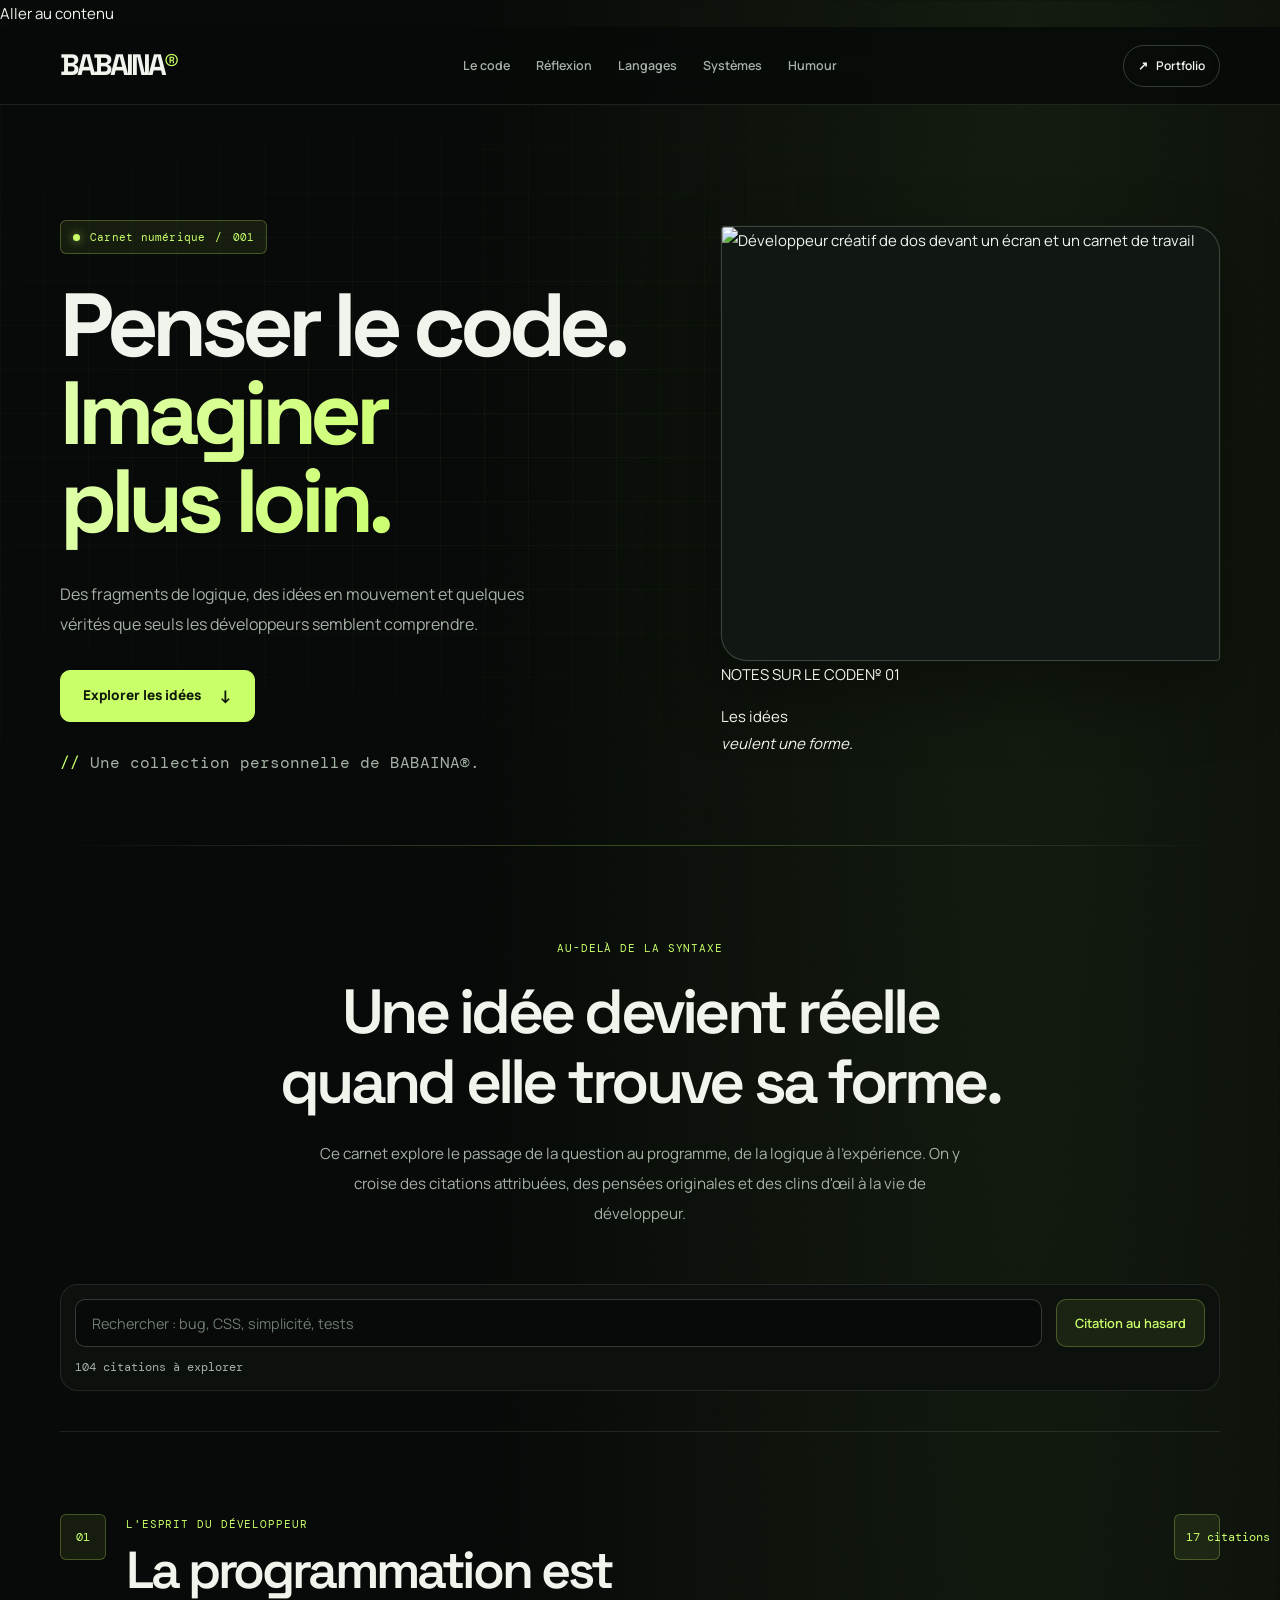
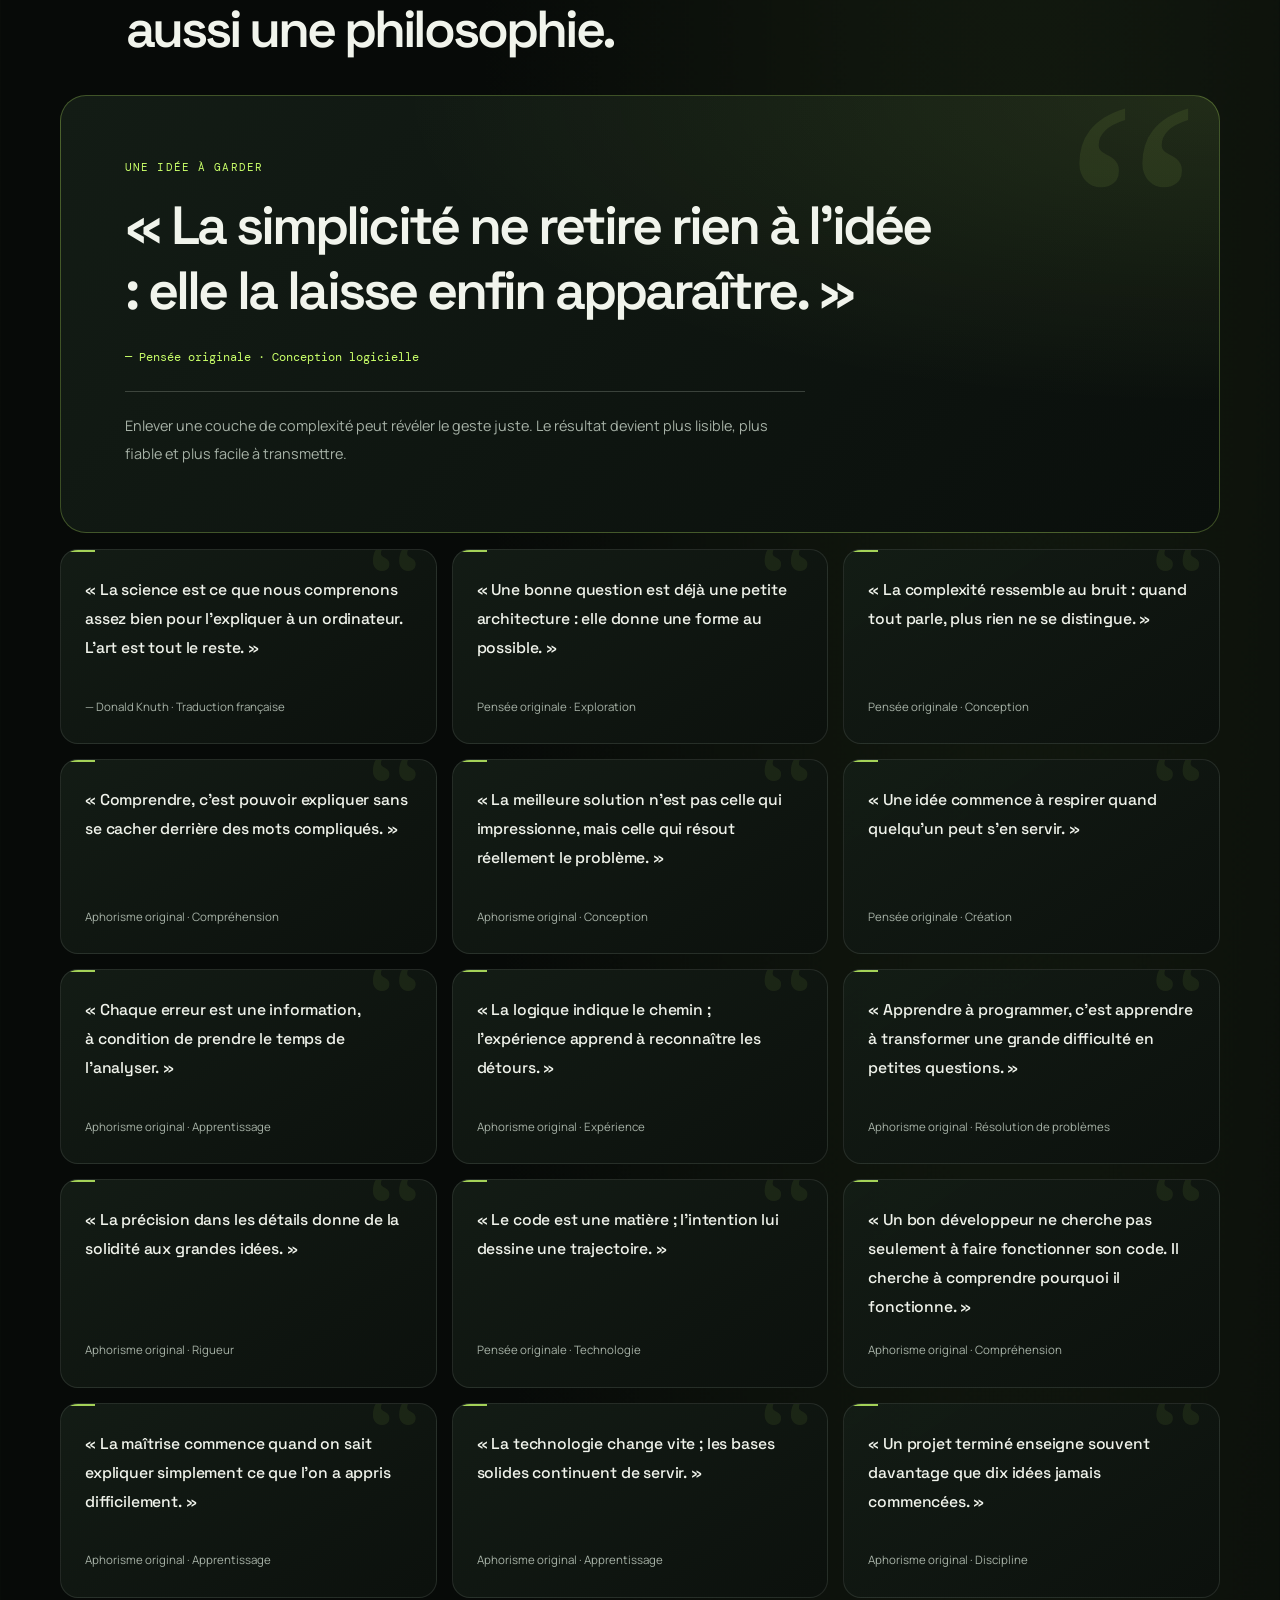
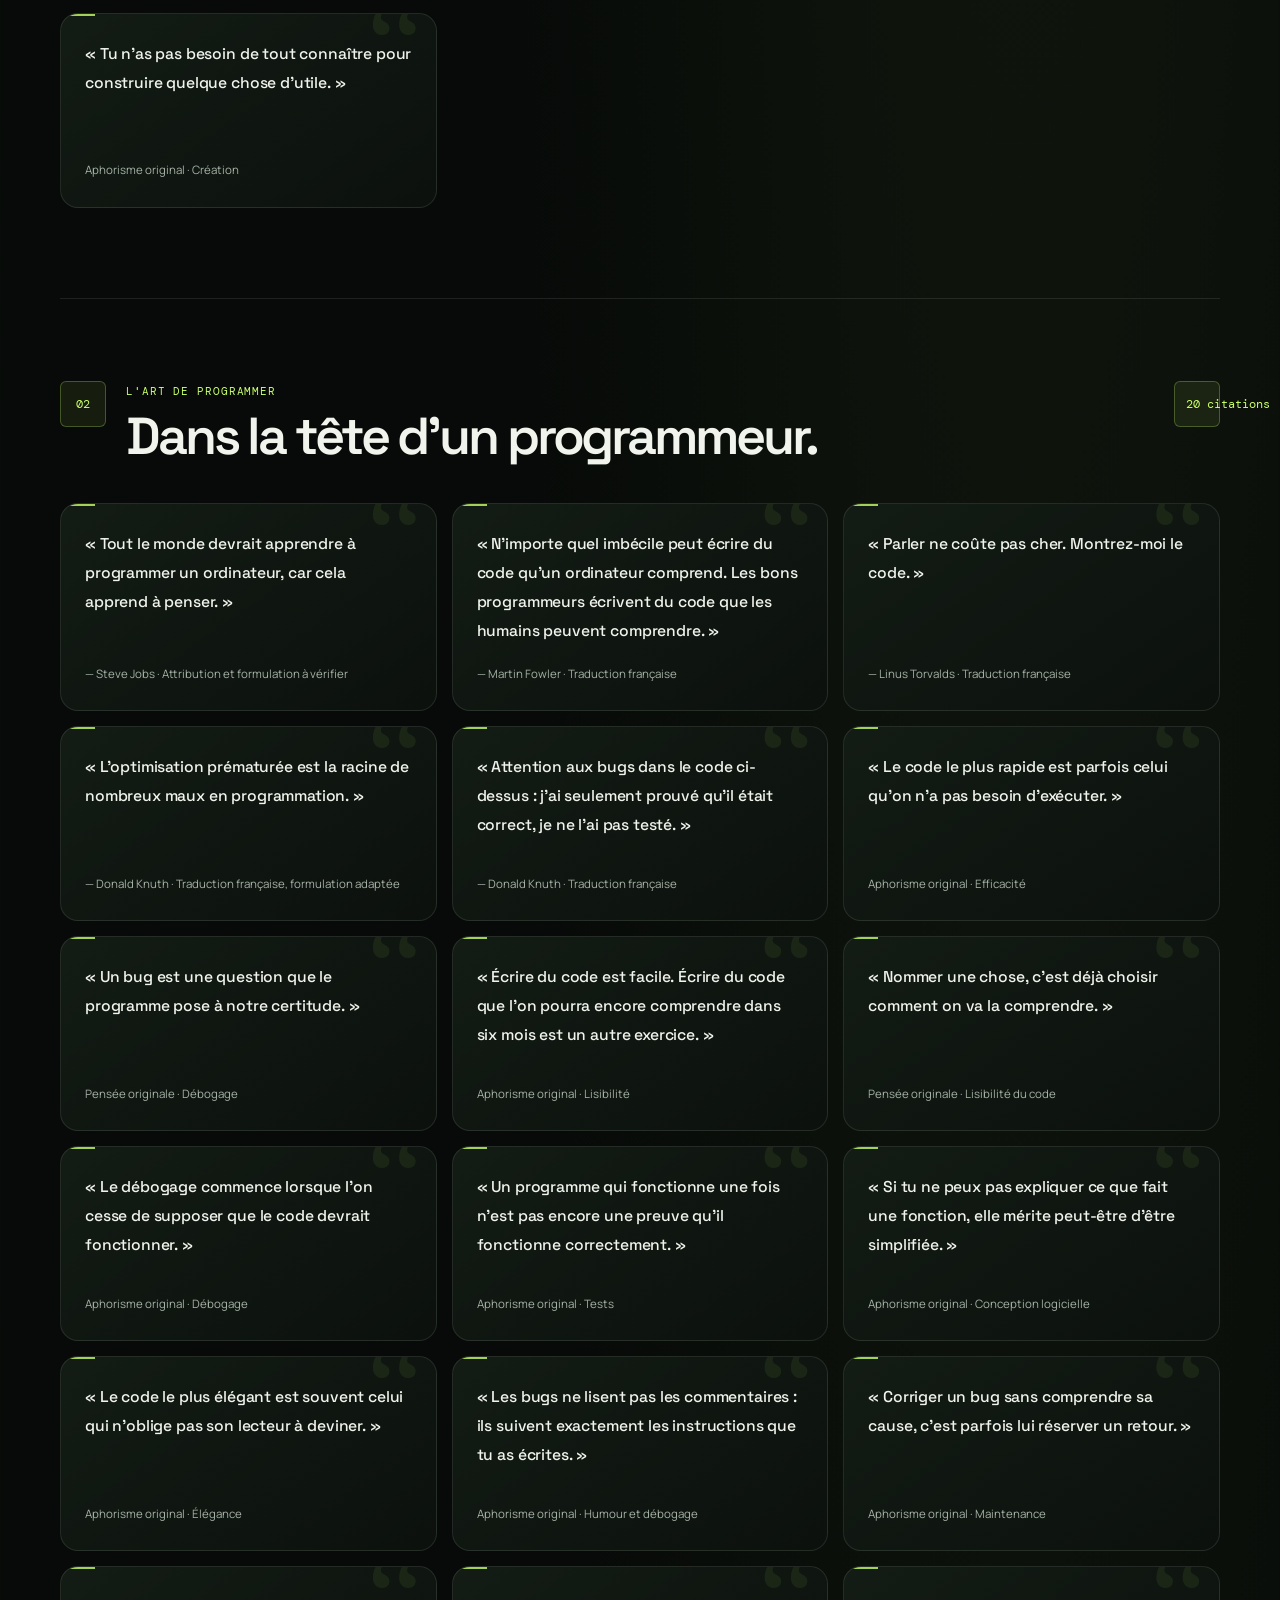
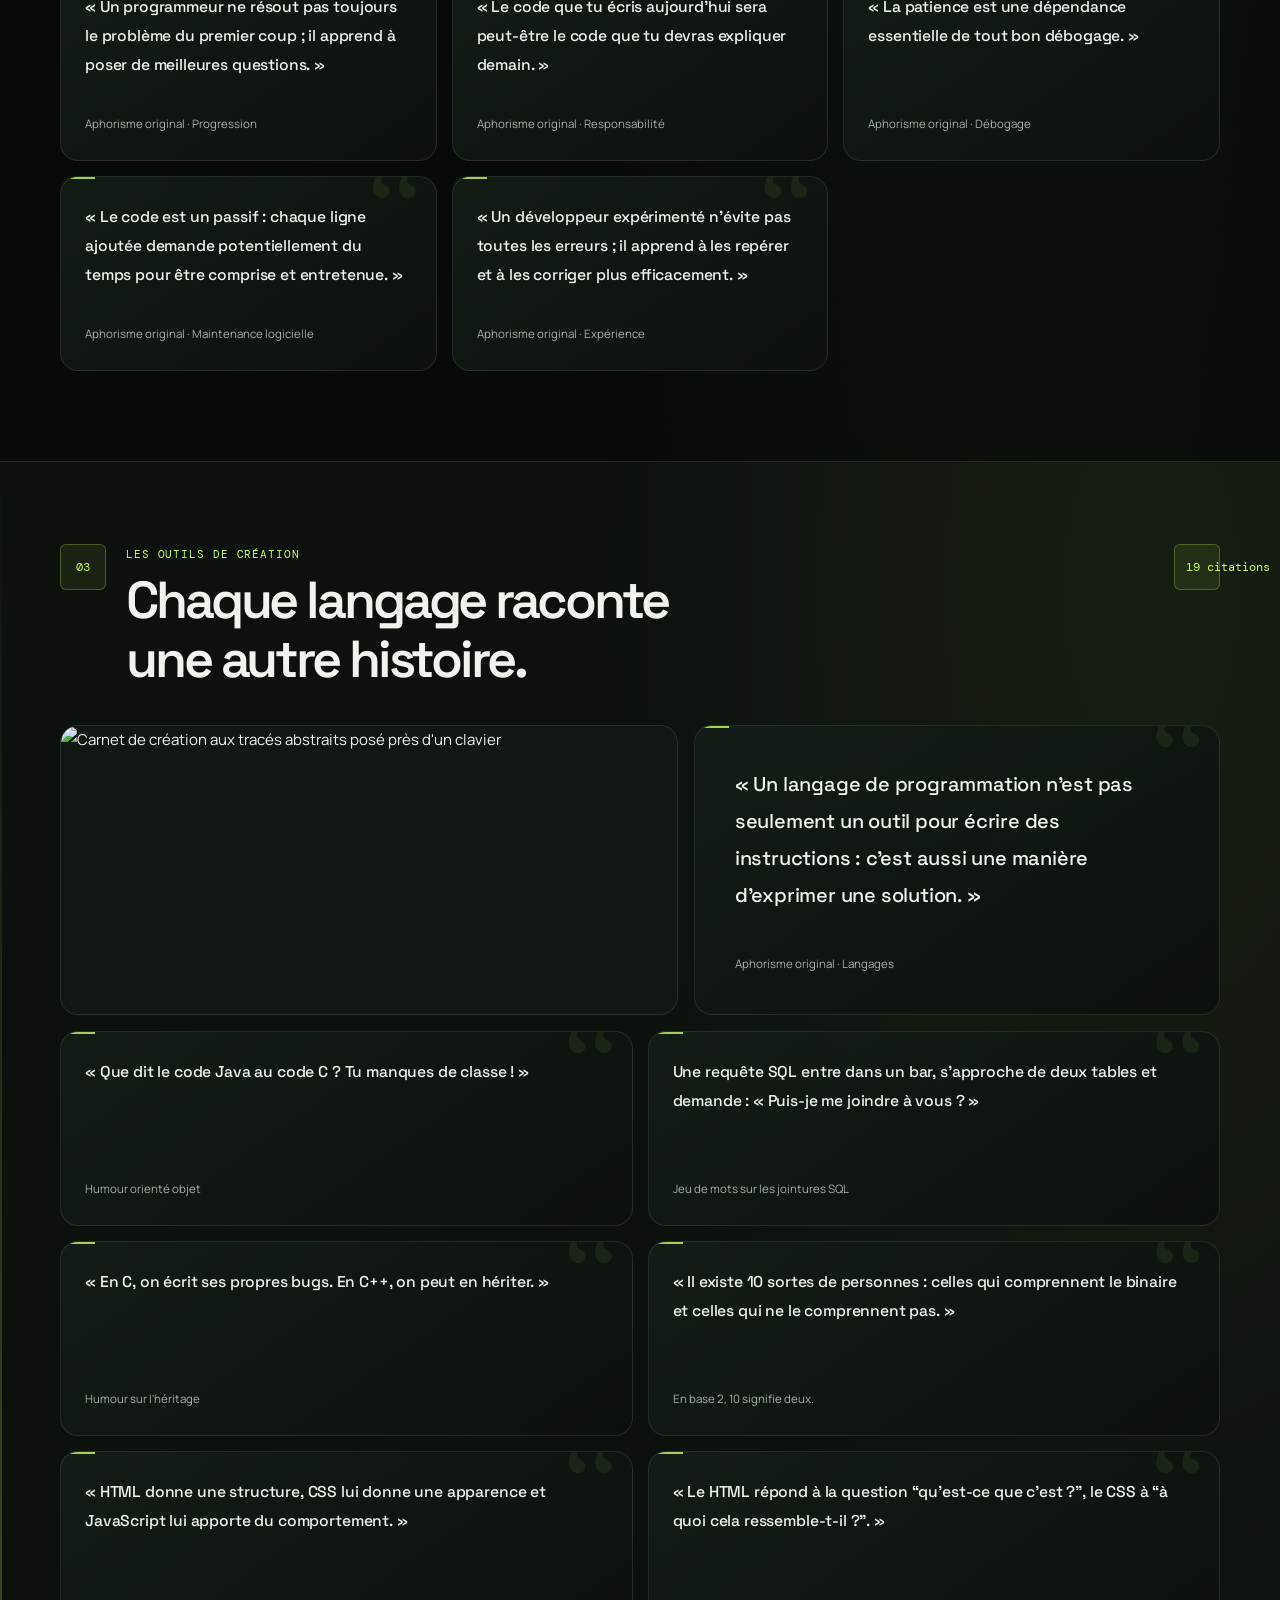
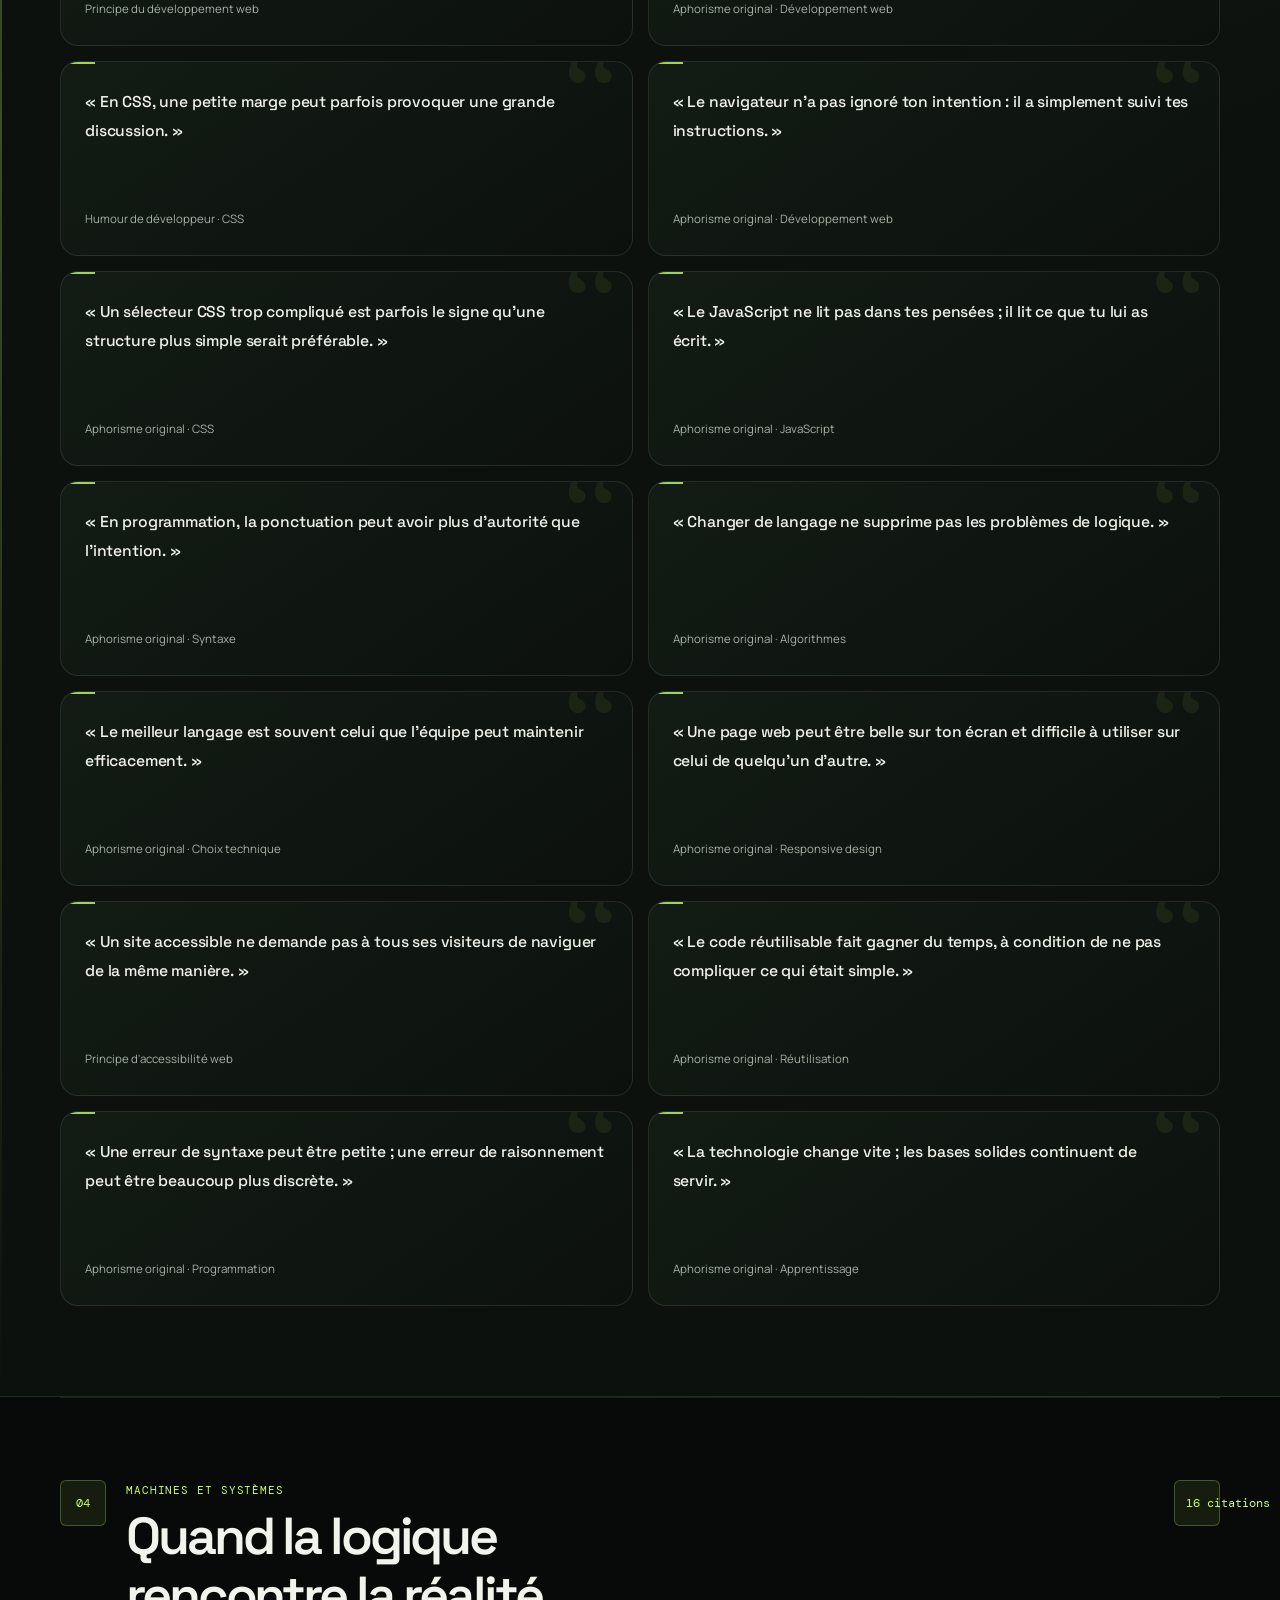
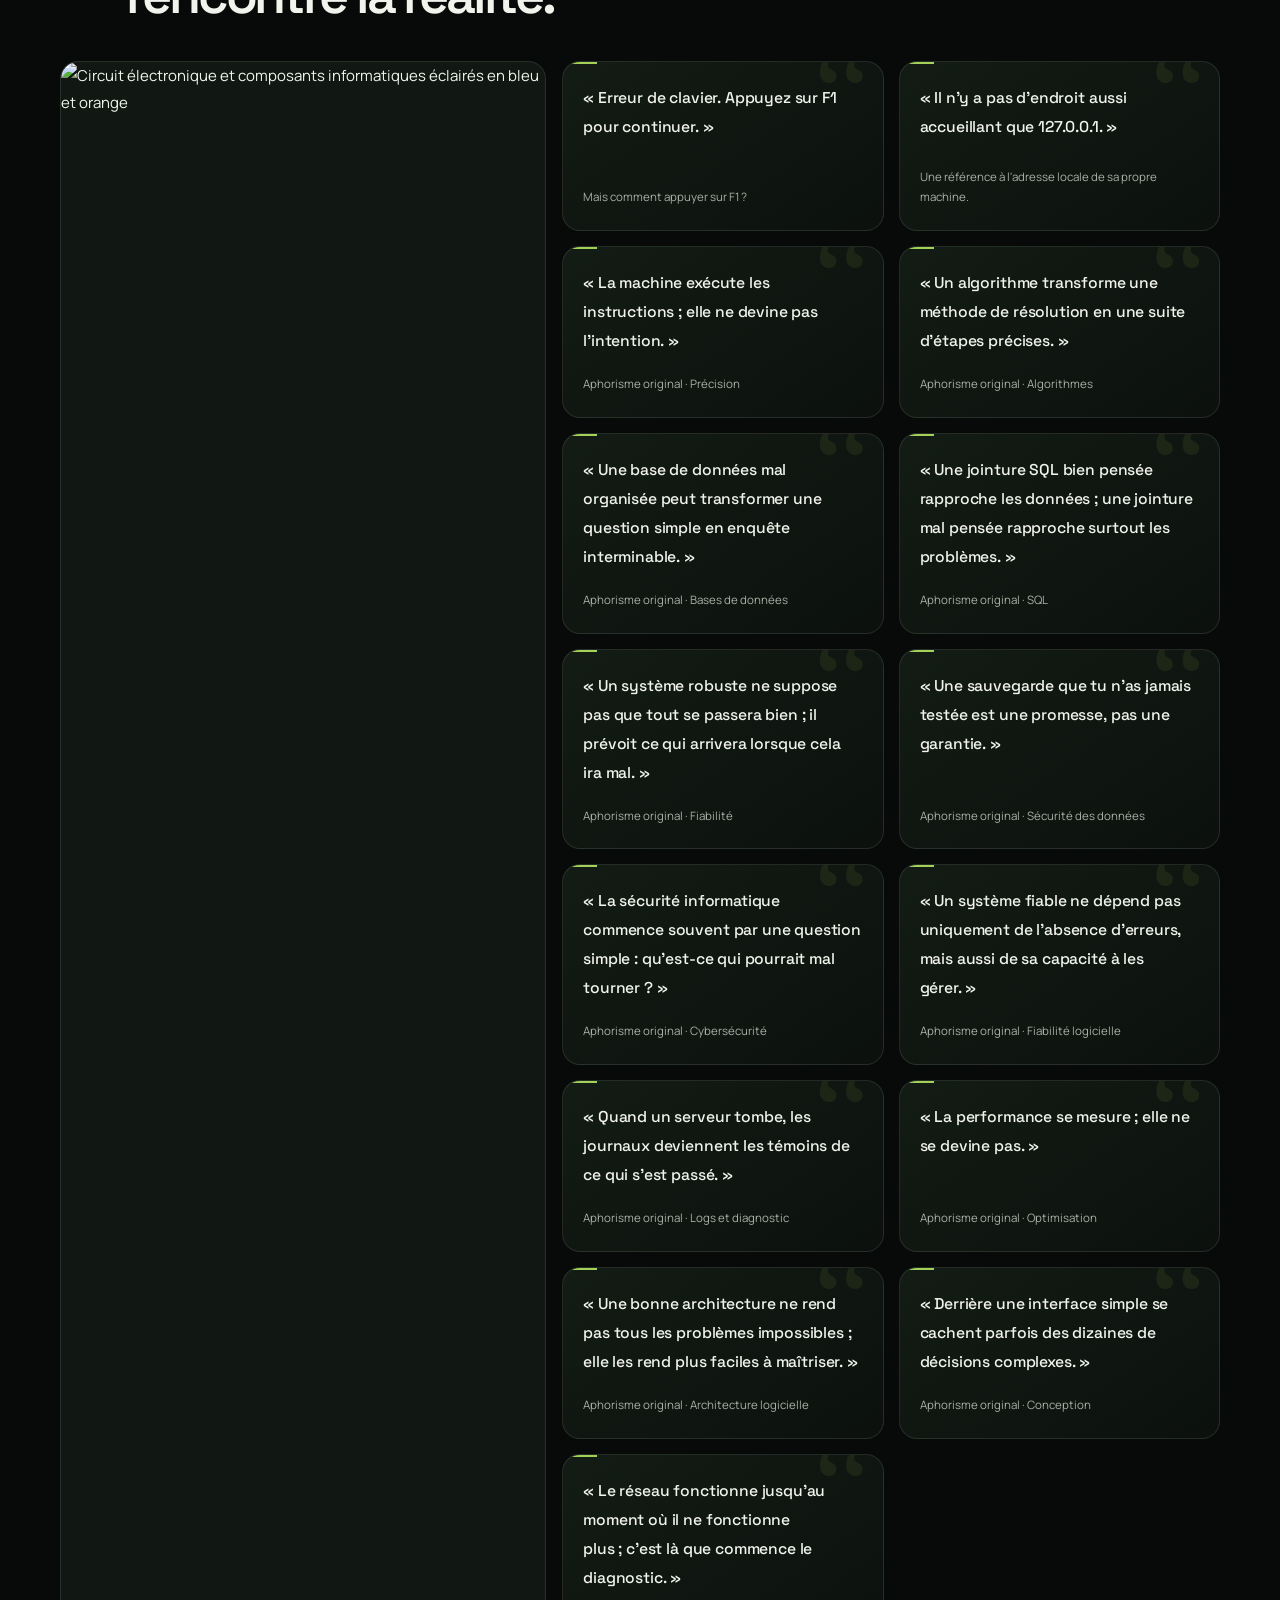
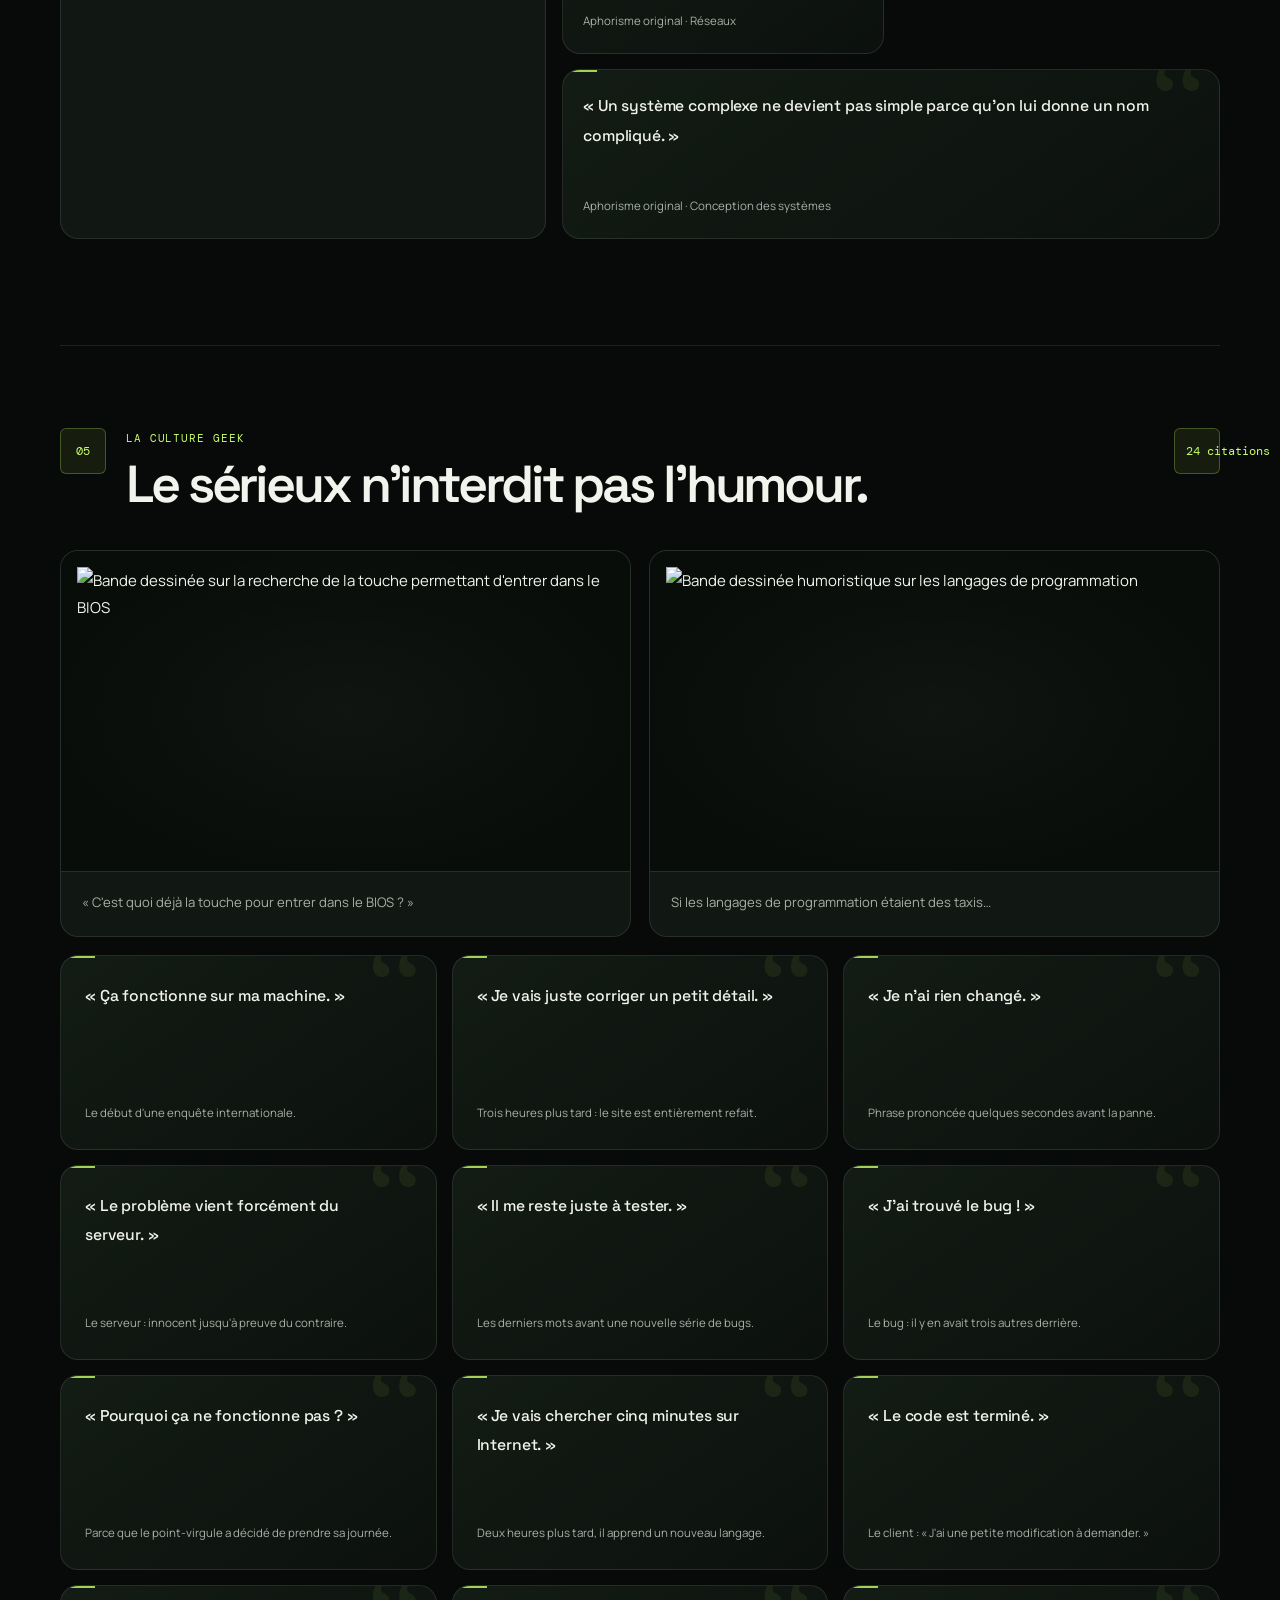
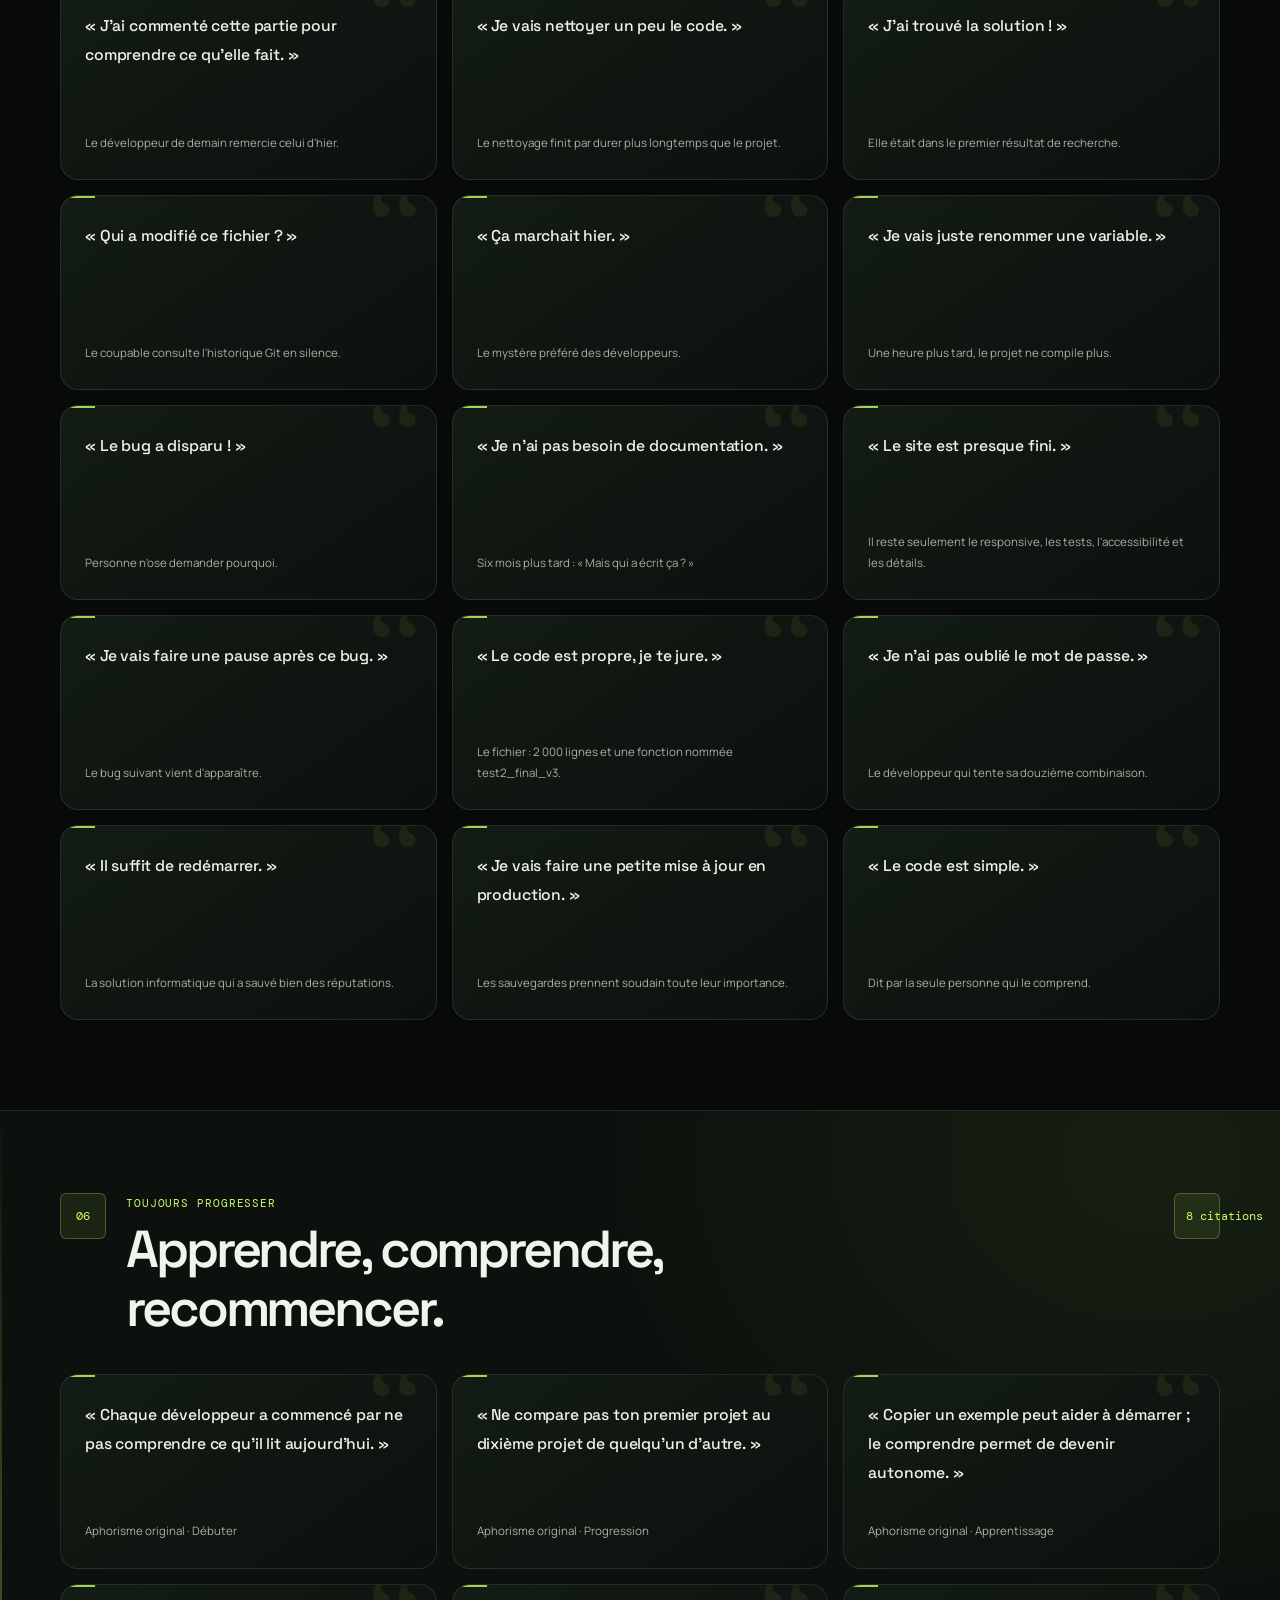
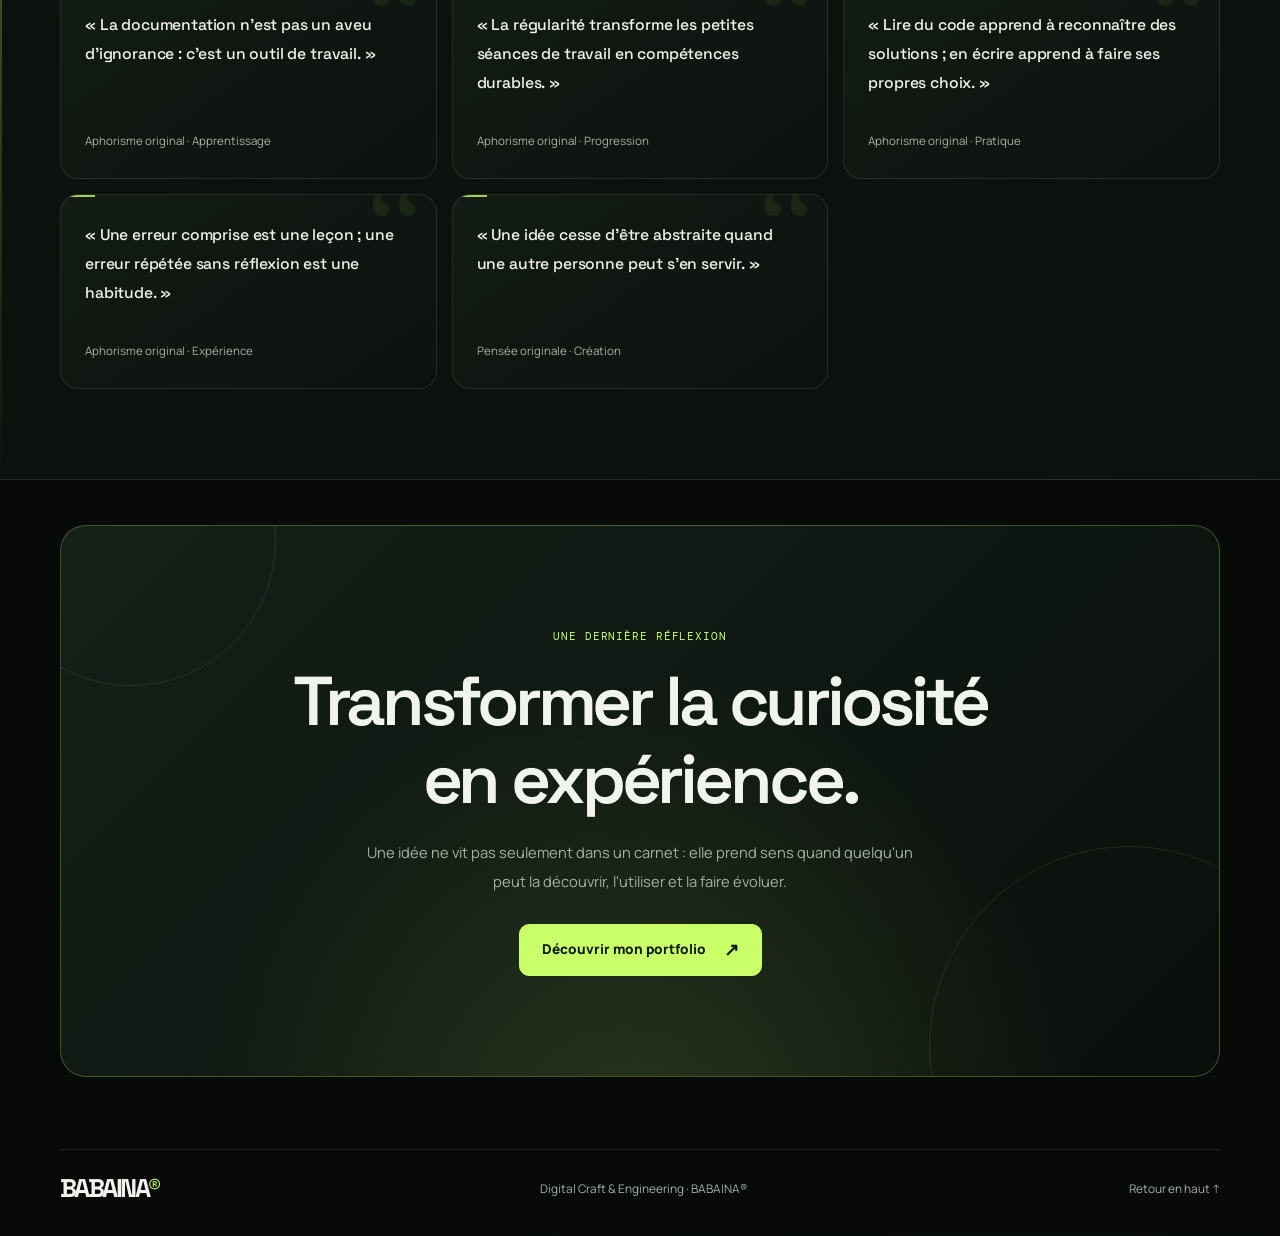
==== commit 6efe332a: "Update index.html with new content and styles" ====
--- a/projet-citations-informatique/index.html
+++ b/projet-citations-informatique/index.html
@@ -4,19 +4,24 @@
 <head>
   <meta charset="utf-8">
   <meta name="viewport" content="width=device-width, initial-scale=1">
-  <meta name="theme-color" content="#080b09">
-  <meta name="description" content="Une collection de citations, de réflexions et d'humour autour de la programmation, des algorithmes et de la pensée informatique. Un projet d'Adamou Babaina.">
-
-  <title>Code & Pensée — Adamou Babaina</title>
-
+  <meta name="theme-color" content="#eef2f9">
+  <meta name="description" content="Un carnet de citations, de pensées originales et d'humour autour du code, de la création et de la pensée informatique. Par BABAINA®.">
+
+  <title>Code & Pensée — BABAINA®</title>
+
+  <link rel="preconnect" href="https://fonts.googleapis.com">
+  <link rel="preconnect" href="https://fonts.gstatic.com" crossorigin>
+  <link href="https://fonts.googleapis.com/css2?family=Geist+Mono:wght@400;500&family=Geist:wght@400;500;600;700&family=Instrument+Serif:ital@0;1&display=swap" rel="stylesheet">
   <link rel="stylesheet" href="style.css">
 </head>
 
 <body id="top">
 
+  <a class="skip-link" href="#contenu">Aller au contenu</a>
+
   <!-- NAVIGATION -->
   <header class="topbar">
-    <a class="logo" href="../index.html" aria-label="Retour au portfolio Adamou Babaina">AB<span>.</span></a>
+    <a class="logo" href="../fr/index.html" aria-label="Retour au portfolio BABAINA">BABAINA<span>®</span></a>
 
     <nav aria-label="Navigation principale">
       <a href="#programmeurs">Le code</a>
@@ -26,50 +31,52 @@
       <a href="#geek">Humour</a>
     </nav>
 
-    <a class="back-link" href="../index.html#projets">← Mon portfolio</a>
+    <a class="back-link" href="../fr/index.html#work"><span aria-hidden="true">↗</span> Portfolio</a>
   </header>
 
-  <main>
+  <main id="contenu">
 
     <!-- COUVERTURE -->
     <section class="hero">
       <div class="hero-text">
-        <p class="tag">Carnet numérique · HTML & CSS</p>
-
-        <h1>Penser le code.<br><span>Comprendre le monde.</span></h1>
+        <p class="tag">Carnet numérique <span aria-hidden="true">/</span> 001</p>
+
+        <h1>Penser le code.<br><span>Imaginer plus loin.</span></h1>
 
         <p>
-          Des idées qui traversent les lignes de code, des principes qui
-          façonnent les logiciels et quelques vérités que seuls les
-          développeurs semblent comprendre.
+          Des fragments de logique, des idées en mouvement et quelques vérités
+          que seuls les développeurs semblent comprendre.
         </p>
 
         <a class="button" href="#philosophie">
           Explorer les idées <span aria-hidden="true">↓</span>
         </a>
 
-        <p class="hero-signature">Un projet personnel d'Adamou Babaina.</p>
-      </div>
-
-      <img
-        class="hero-image"
-        src="citations-informatique.webp"
-        alt="Illustration consacrée à la programmation informatique"
-        fetchpriority="high"
-      >
+        <p class="hero-signature">Une collection personnelle de BABAINA®.</p>
+      </div>
+
+      <div class="hero-art">
+        <img
+          class="hero-image"
+          src="assets/images/creative-coding-editorial.jpg"
+          alt="Développeur créatif de dos devant un écran et un carnet de travail"
+          fetchpriority="high"
+        >
+        <div class="hero-art-index" aria-hidden="true"><span>NOTES SUR LE CODE</span><span>№ 01</span></div>
+        <p class="hero-art-caption" aria-hidden="true">Les idées<br><em>veulent une forme.</em></p>
+      </div>
     </section>
 
     <!-- INTRODUCTION -->
     <section class="intro" id="citations">
       <p class="eyebrow">Au-delà de la syntaxe</p>
 
-      <h2>Le code est une pensée qui devient visible.</h2>
+      <h2>Une idée devient réelle quand elle trouve sa forme.</h2>
 
       <p>
-        Programmer, ce n'est pas seulement donner des instructions à une
-        machine. C'est apprendre à décomposer les problèmes, à raisonner
-        avec précision et à transformer une idée abstraite en quelque chose
-        d'utile.
+        Ce carnet explore le passage de la question au programme, de la logique
+        à l'expérience. On y croise des citations attribuées, des pensées
+        originales et des clins d'œil à la vie de développeur.
       </p>
     </section>
 
@@ -88,18 +95,16 @@
         <p class="feature-label">Une idée à garder</p>
 
         <blockquote>
-          « La simplicité est une condition essentielle de la fiabilité. »
+          « La simplicité ne retire rien à l'idée : elle la laisse enfin apparaître. »
         </blockquote>
 
         <p class="quote-author">
-          — Aphorisme original · Conception logicielle
+          — Pensée originale · Conception logicielle
         </p>
 
         <p class="quote-note">
-          Un système facile à comprendre est souvent plus facile à tester,
-          à corriger et à faire évoluer. La simplicité ne signifie pas
-          faire moins d'efforts : elle signifie retirer ce qui n'est pas
-          nécessaire.
+          Enlever une couche de complexité peut révéler le geste juste. Le
+          résultat devient plus lisible, plus fiable et plus facile à transmettre.
         </p>
       </div>
 
@@ -111,13 +116,13 @@
         </article>
 
         <article class="quote-card">
-          <p>« Avant de chercher une solution brillante, assure-toi d'avoir bien compris le problème. »</p>
-          <span>Aphorisme original · Méthode</span>
-        </article>
-
-        <article class="quote-card">
-          <p>« La complexité ne disparaît pas lorsqu'on l'ignore ; elle attend simplement le mauvais moment pour réapparaître. »</p>
-          <span>Aphorisme original · Complexité</span>
+          <p>« Une bonne question est déjà une petite architecture : elle donne une forme au possible. »</p>
+          <span>Pensée originale · Exploration</span>
+        </article>
+
+        <article class="quote-card">
+          <p>« La complexité ressemble au bruit : quand tout parle, plus rien ne se distingue. »</p>
+          <span>Pensée originale · Conception</span>
         </article>
 
         <article class="quote-card">
@@ -131,8 +136,8 @@
         </article>
 
         <article class="quote-card">
-          <p>« Une bonne idée devient précieuse lorsqu'elle se transforme en quelque chose d'utile. »</p>
-          <span>Aphorisme original · Créativité</span>
+          <p>« Une idée commence à respirer quand quelqu'un peut s'en servir. »</p>
+          <span>Pensée originale · Création</span>
         </article>
 
         <article class="quote-card">
@@ -156,8 +161,8 @@
         </article>
 
         <article class="quote-card">
-          <p>« La technologie est un outil ; c'est la réflexion qui lui donne une direction. »</p>
-          <span>Aphorisme original · Technologie</span>
+          <p>« Le code est une matière ; l'intention lui dessine une trajectoire. »</p>
+          <span>Pensée originale · Technologie</span>
         </article>
 
         <article class="quote-card">
@@ -232,8 +237,8 @@
         </article>
 
         <article class="quote-card">
-          <p>« Un bug est une hypothèse sur le comportement du programme qui vient d'être réfutée. »</p>
-          <span>Aphorisme original · Débogage</span>
+          <p>« Un bug est une question que le programme pose à notre certitude. »</p>
+          <span>Pensée originale · Débogage</span>
         </article>
 
         <article class="quote-card">
@@ -242,8 +247,8 @@
         </article>
 
         <article class="quote-card">
-          <p>« Un bon nom de variable peut éviter une longue explication. »</p>
-          <span>Aphorisme original · Lisibilité du code</span>
+          <p>« Nommer une chose, c'est déjà choisir comment on va la comprendre. »</p>
+          <span>Pensée originale · Lisibilité du code</span>
         </article>
 
         <article class="quote-card">
@@ -318,8 +323,8 @@
       <div class="image-text">
 
         <img
-          src="langages-programmation.jpg"
-          alt="Bande dessinée humoristique comparant les langages de programmation à des taxis"
+          src="assets/images/language-notes-editorial.jpg"
+          alt="Carnet de création aux tracés abstraits posé près d'un clavier"
           loading="lazy"
         >
 
@@ -439,8 +444,8 @@
       <div class="image-text">
 
         <img
-          src="systemes.jpg"
-          alt="Illustration humoristique sur les systèmes informatiques"
+          src="assets/images/systems-editorial.jpg"
+          alt="Circuit électronique et composants informatiques éclairés en bleu et orange"
           loading="lazy"
         >
 
@@ -545,7 +550,7 @@
 
         <figure>
           <img
-            src="bios.jpg"
+            src="assets/images/bios.jpg"
             alt="Bande dessinée sur la recherche de la touche permettant d'entrer dans le BIOS"
             loading="lazy"
           >
@@ -556,7 +561,7 @@
 
         <figure>
           <img
-            src="langages-humour.jpg"
+            src="assets/images/langages-humour.jpg"
             alt="Bande dessinée humoristique sur les langages de programmation"
             loading="lazy"
           >
@@ -741,8 +746,8 @@
         </article>
 
         <article class="quote-card">
-          <p>« Le meilleur moyen de comprendre une technologie est parfois de construire un petit projet avec elle. »</p>
-          <span>Aphorisme original · Apprentissage pratique</span>
+          <p>« Une idée cesse d'être abstraite quand une autre personne peut s'en servir. »</p>
+          <span>Pensée originale · Création</span>
         </article>
 
       </div>
@@ -753,14 +758,14 @@
 
       <p class="eyebrow">Une dernière réflexion</p>
 
-      <h2>Apprendre. Comprendre. Construire.</h2>
+      <h2>Transformer la curiosité en expérience.</h2>
 
       <p class="ending-text">
-        Chaque ligne de code est une occasion de progresser.
-        Le plus important n'est pas de tout savoir, mais de continuer à apprendre.
+        Une idée ne vit pas seulement dans un carnet : elle prend sens quand
+        quelqu'un peut la découvrir, l'utiliser et la faire évoluer.
       </p>
 
-      <a class="button button-light" href="../index.html#projets">
+      <a class="button button-light" href="../fr/index.html#work">
         Découvrir mon portfolio <span aria-hidden="true">↗</span>
       </a>
 
@@ -770,9 +775,9 @@
 
   <!-- PIED DE PAGE -->
   <footer>
-    <a class="logo" href="../index.html" aria-label="Portfolio Adamou Babaina">AB<span>.</span></a>
-
-    <p>Un projet personnel d'Adamou Babaina · HTML & CSS</p>
+    <a class="logo" href="../fr/index.html" aria-label="Portfolio BABAINA">BABAINA<span>®</span></a>
+
+    <p>Digital Craft & Engineering · BABAINA®</p>
 
     <a href="#top">Retour en haut ↑</a>
   </footer>
@@ -783,9 +788,12 @@
   var d = document;
   var reduce = matchMedia("(prefers-reduced-motion: reduce)").matches;
 
-  /* Nettoyage : retire les sélecteurs d'emoji (U+FE0F) des flèches décoratives */
-  d.querySelectorAll("[aria-hidden]").forEach(function (n) {
-    n.textContent = n.textContent.replace(/\uFE0F/g, "");
+  /* Nettoyage : retire les sélecteurs d'emoji sans effacer le balisage décoratif */
+  d.querySelectorAll("[aria-hidden]").forEach(function (root) {
+    var walker = d.createTreeWalker(root, NodeFilter.SHOW_TEXT), node;
+    while ((node = walker.nextNode())) {
+      node.nodeValue = node.nodeValue.replace(/\uFE0F/g, "");
+    }
   });
 
   /* Barre de progression de lecture */
@@ -820,9 +828,23 @@
         b.textContent = "Échec";
         setTimeout(function () { b.textContent = "Copier"; }, 1600);
       };
+      var legacyCopy = function () {
+        var field = d.createElement("textarea");
+        field.value = text.trim();
+        field.setAttribute("readonly", "");
+        field.style.position = "fixed";
+        field.style.opacity = "0";
+        d.body.appendChild(field);
+        field.select();
+        var copied = false;
+        try { copied = d.execCommand("copy"); } catch (e) { copied = false; }
+        field.remove();
+        return copied;
+      };
+      var fallback = function () { if (legacyCopy()) { ok(); } else { ko(); } };
       if (navigator.clipboard && navigator.clipboard.writeText) {
-        navigator.clipboard.writeText(text.trim()).then(ok, ko);
-      } else { ko(); }
+        navigator.clipboard.writeText(text.trim()).then(ok, fallback);
+      } else { fallback(); }
     });
   });
 
@@ -948,4 +970,4 @@
 })();
 </script>
 </body>
-</html>+</html>
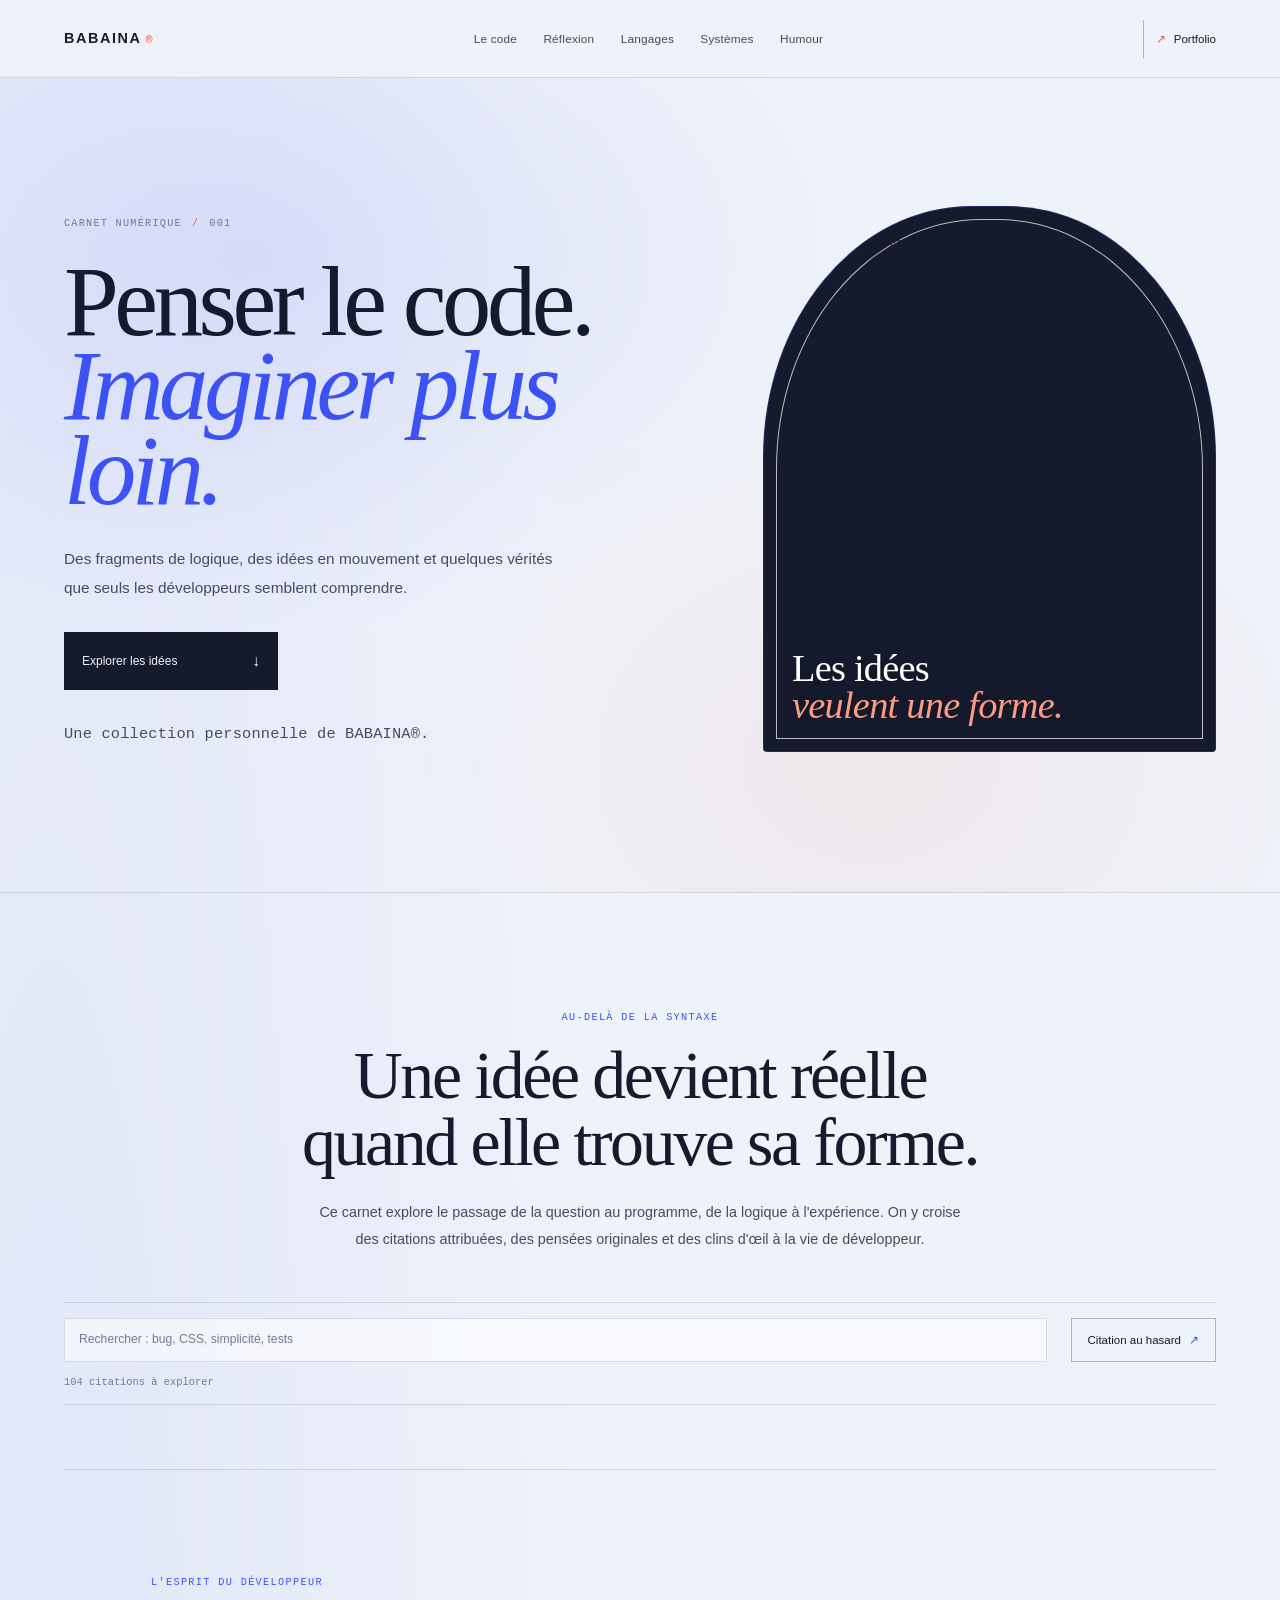
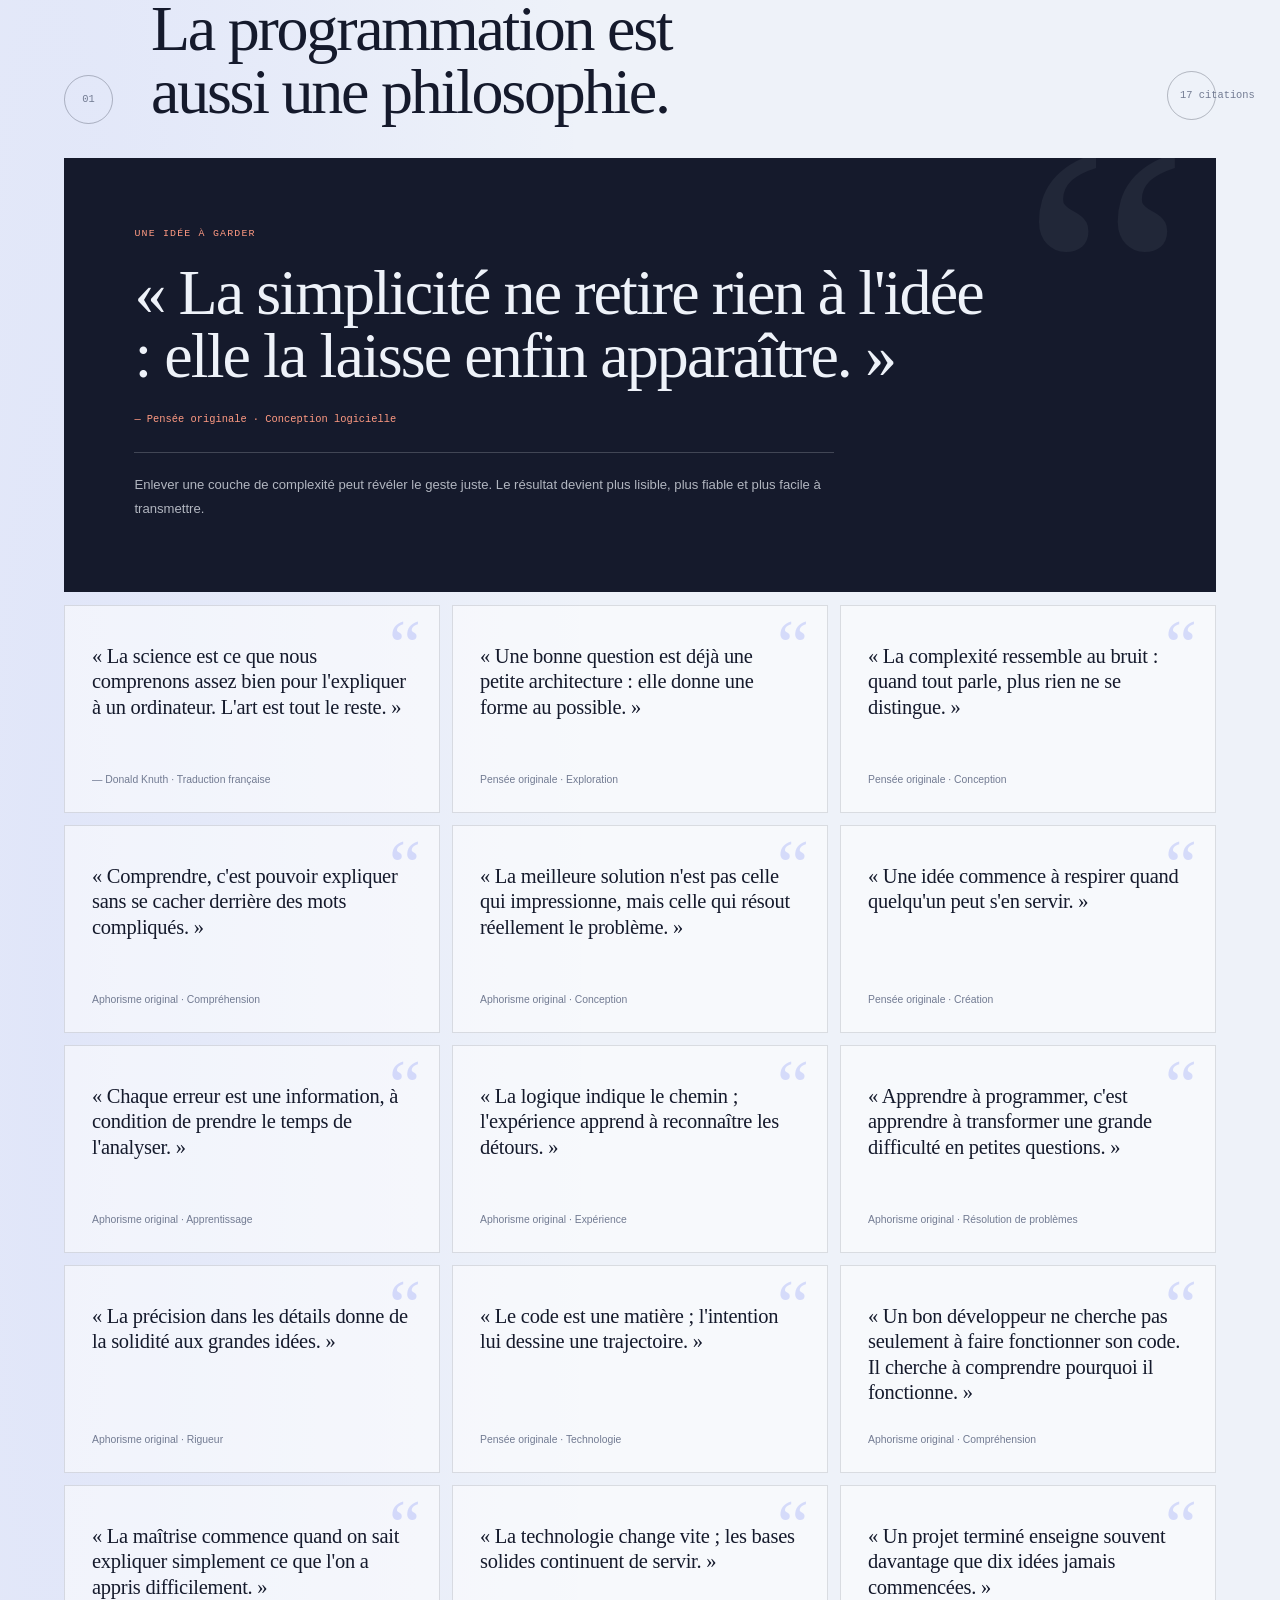
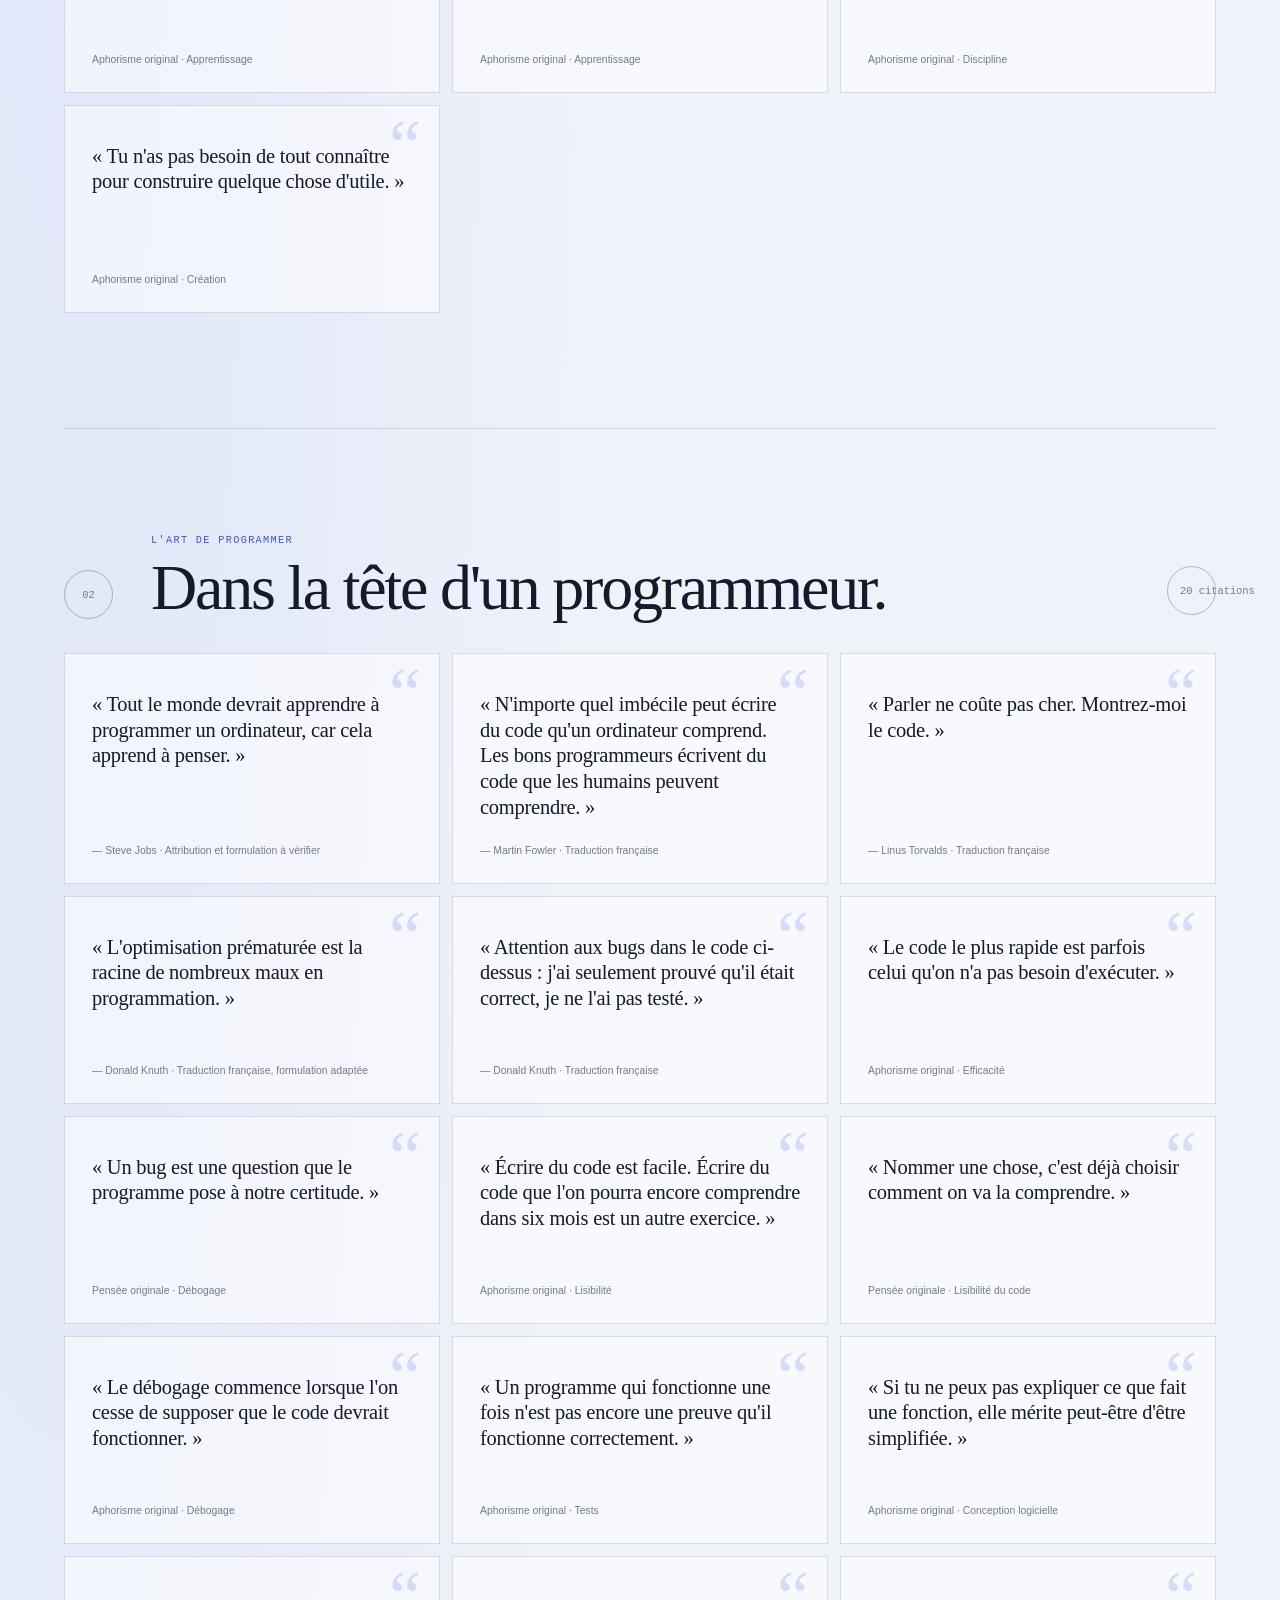
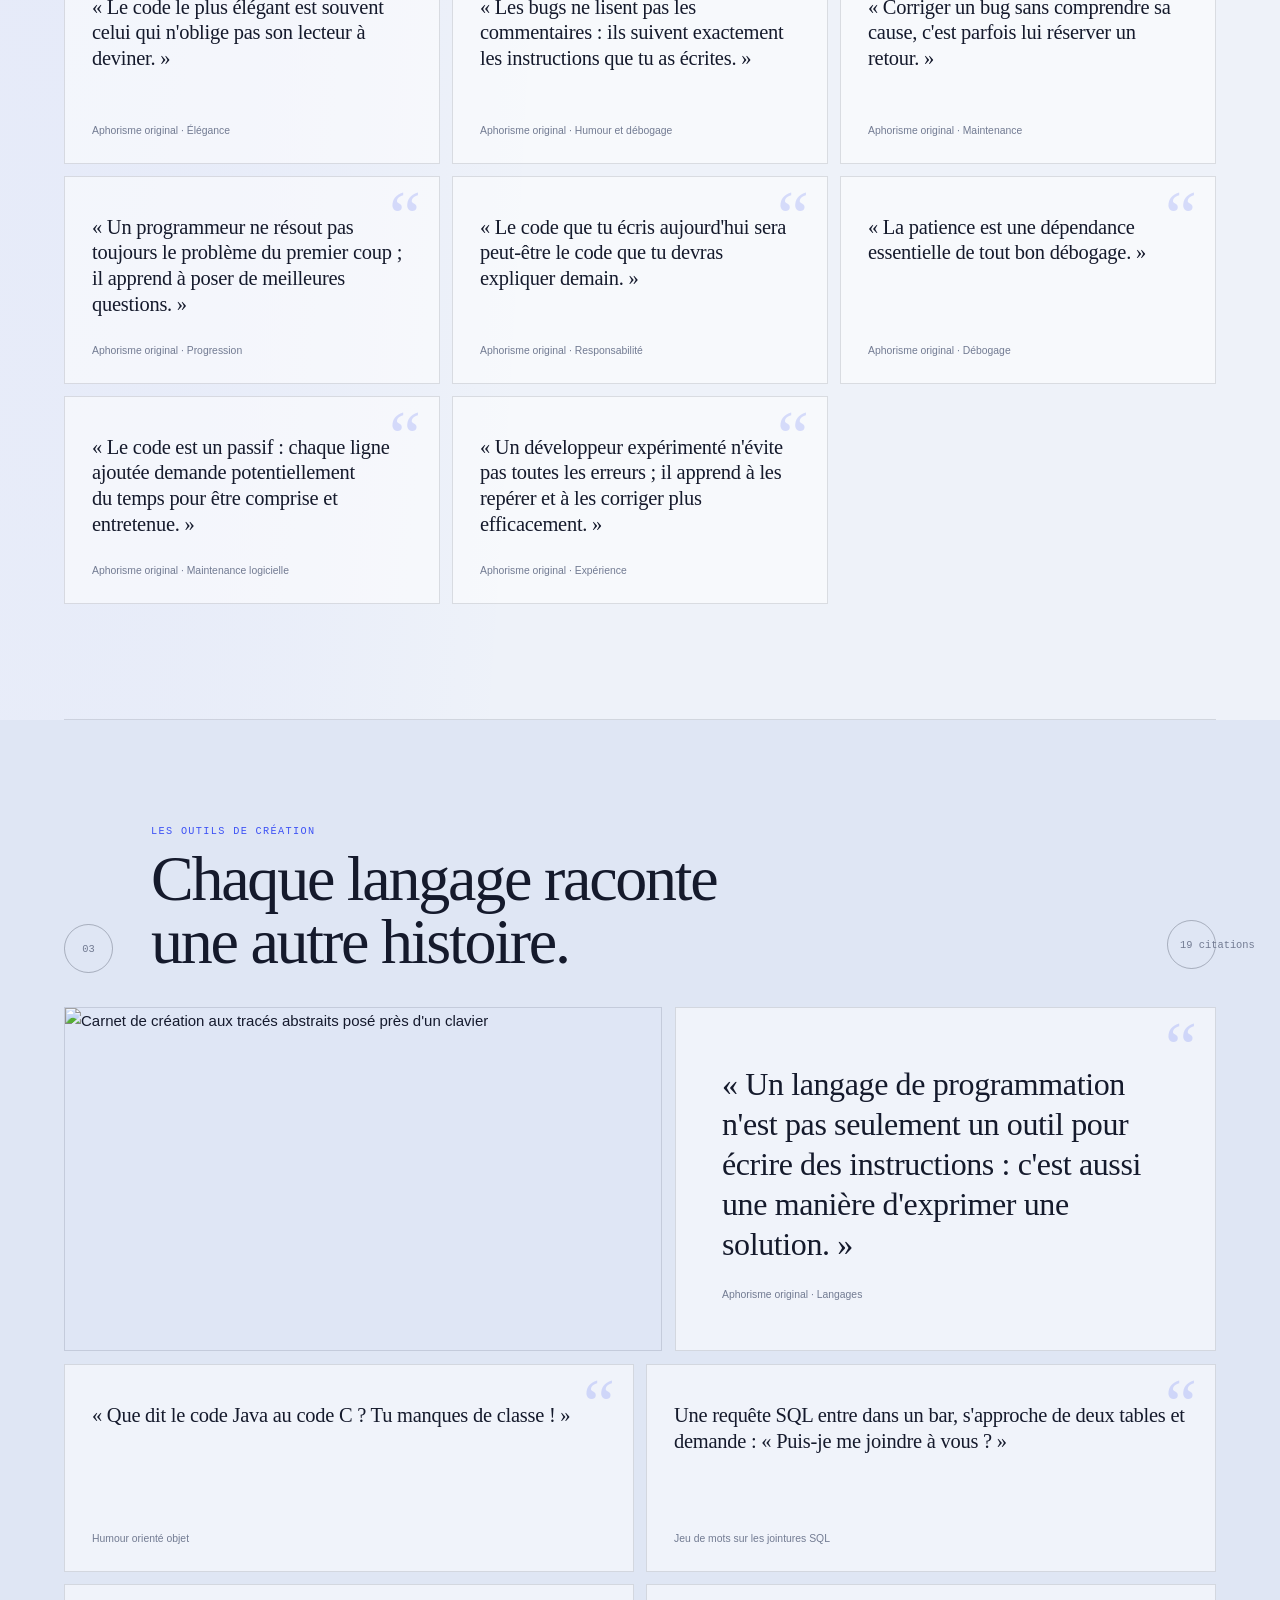
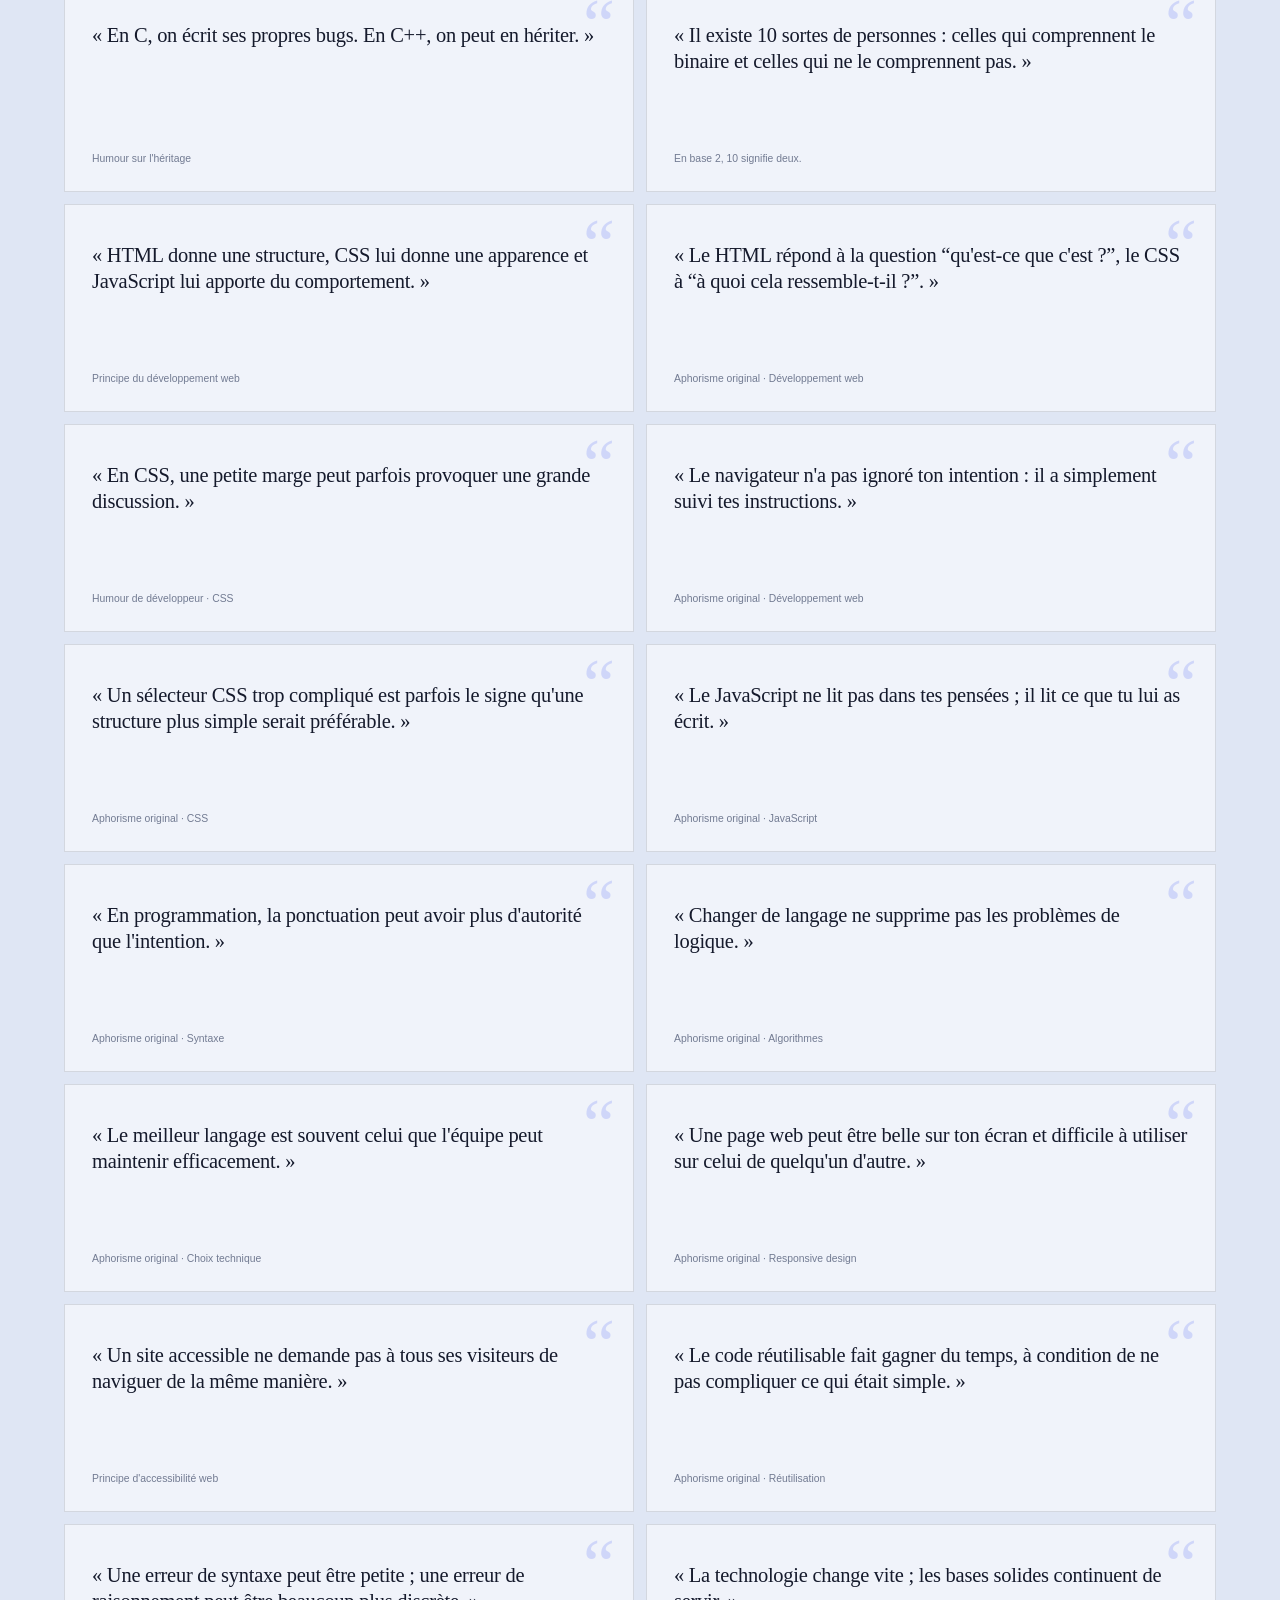
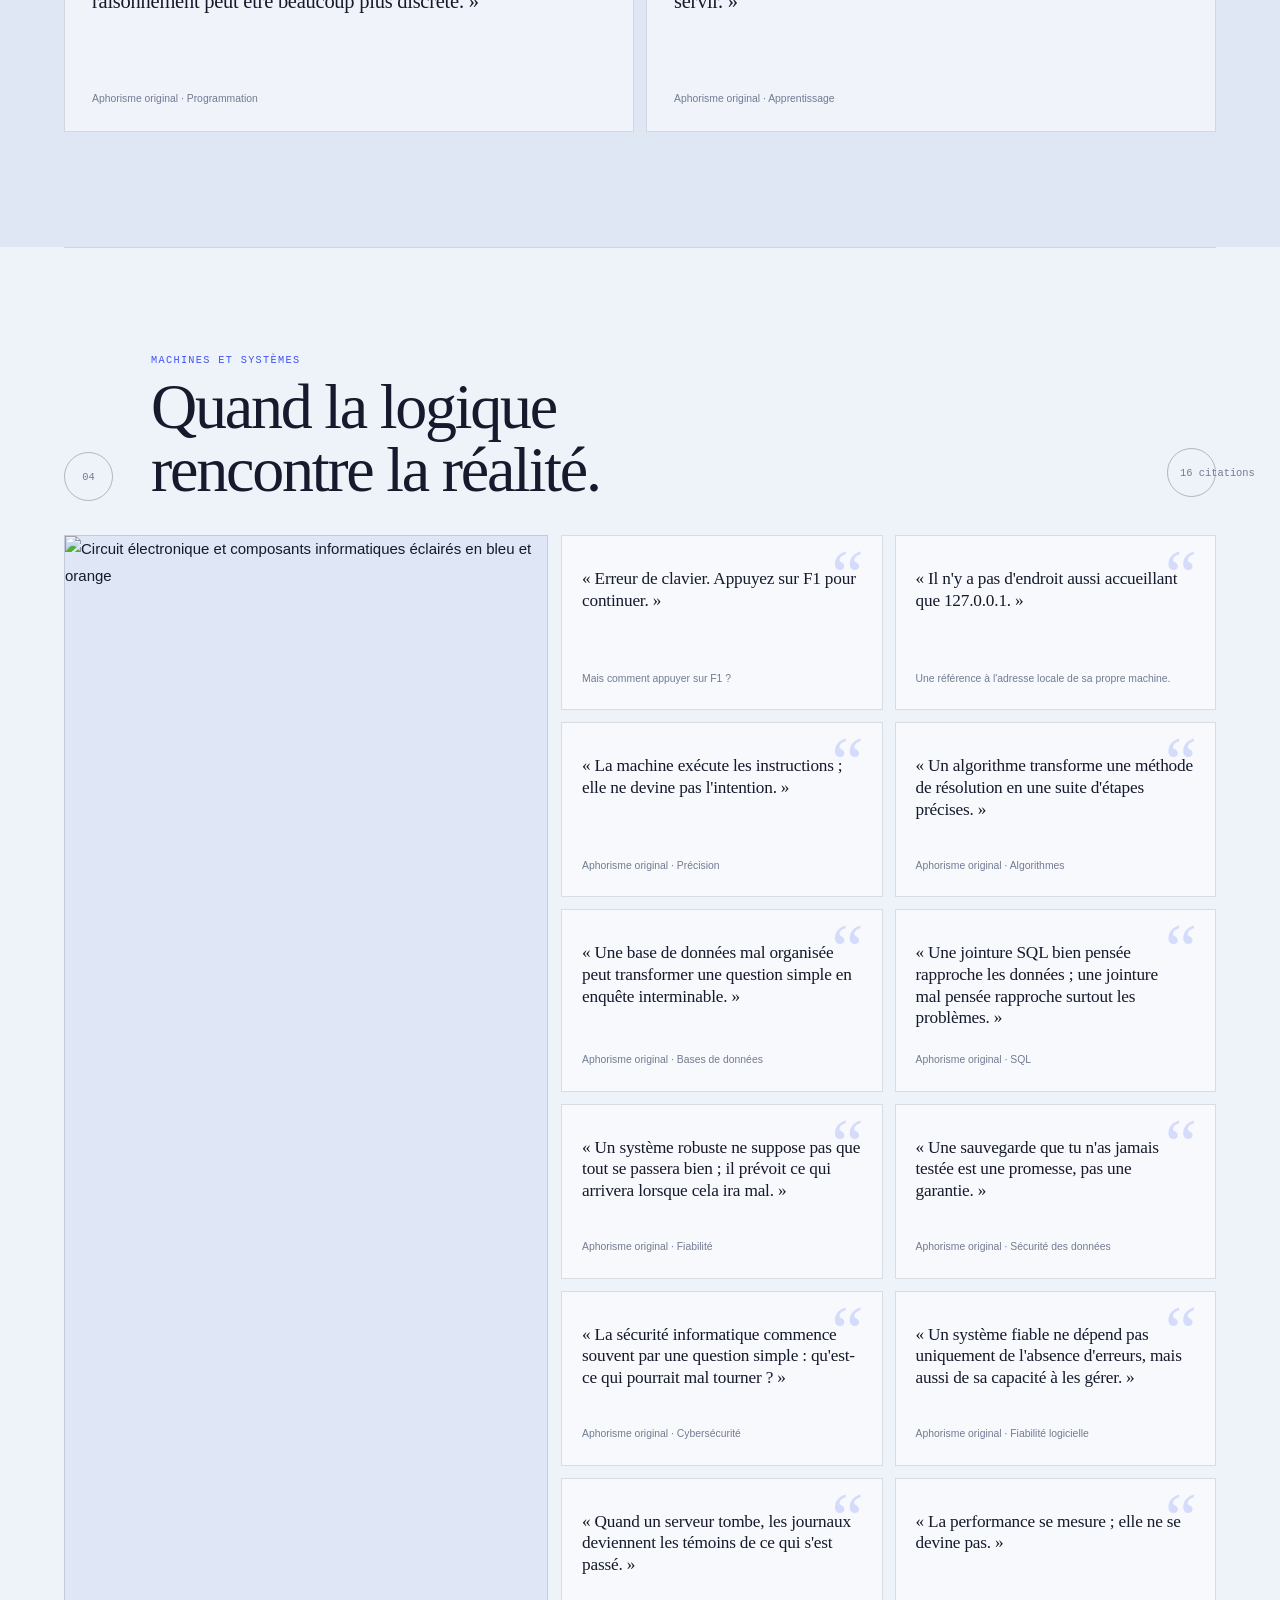
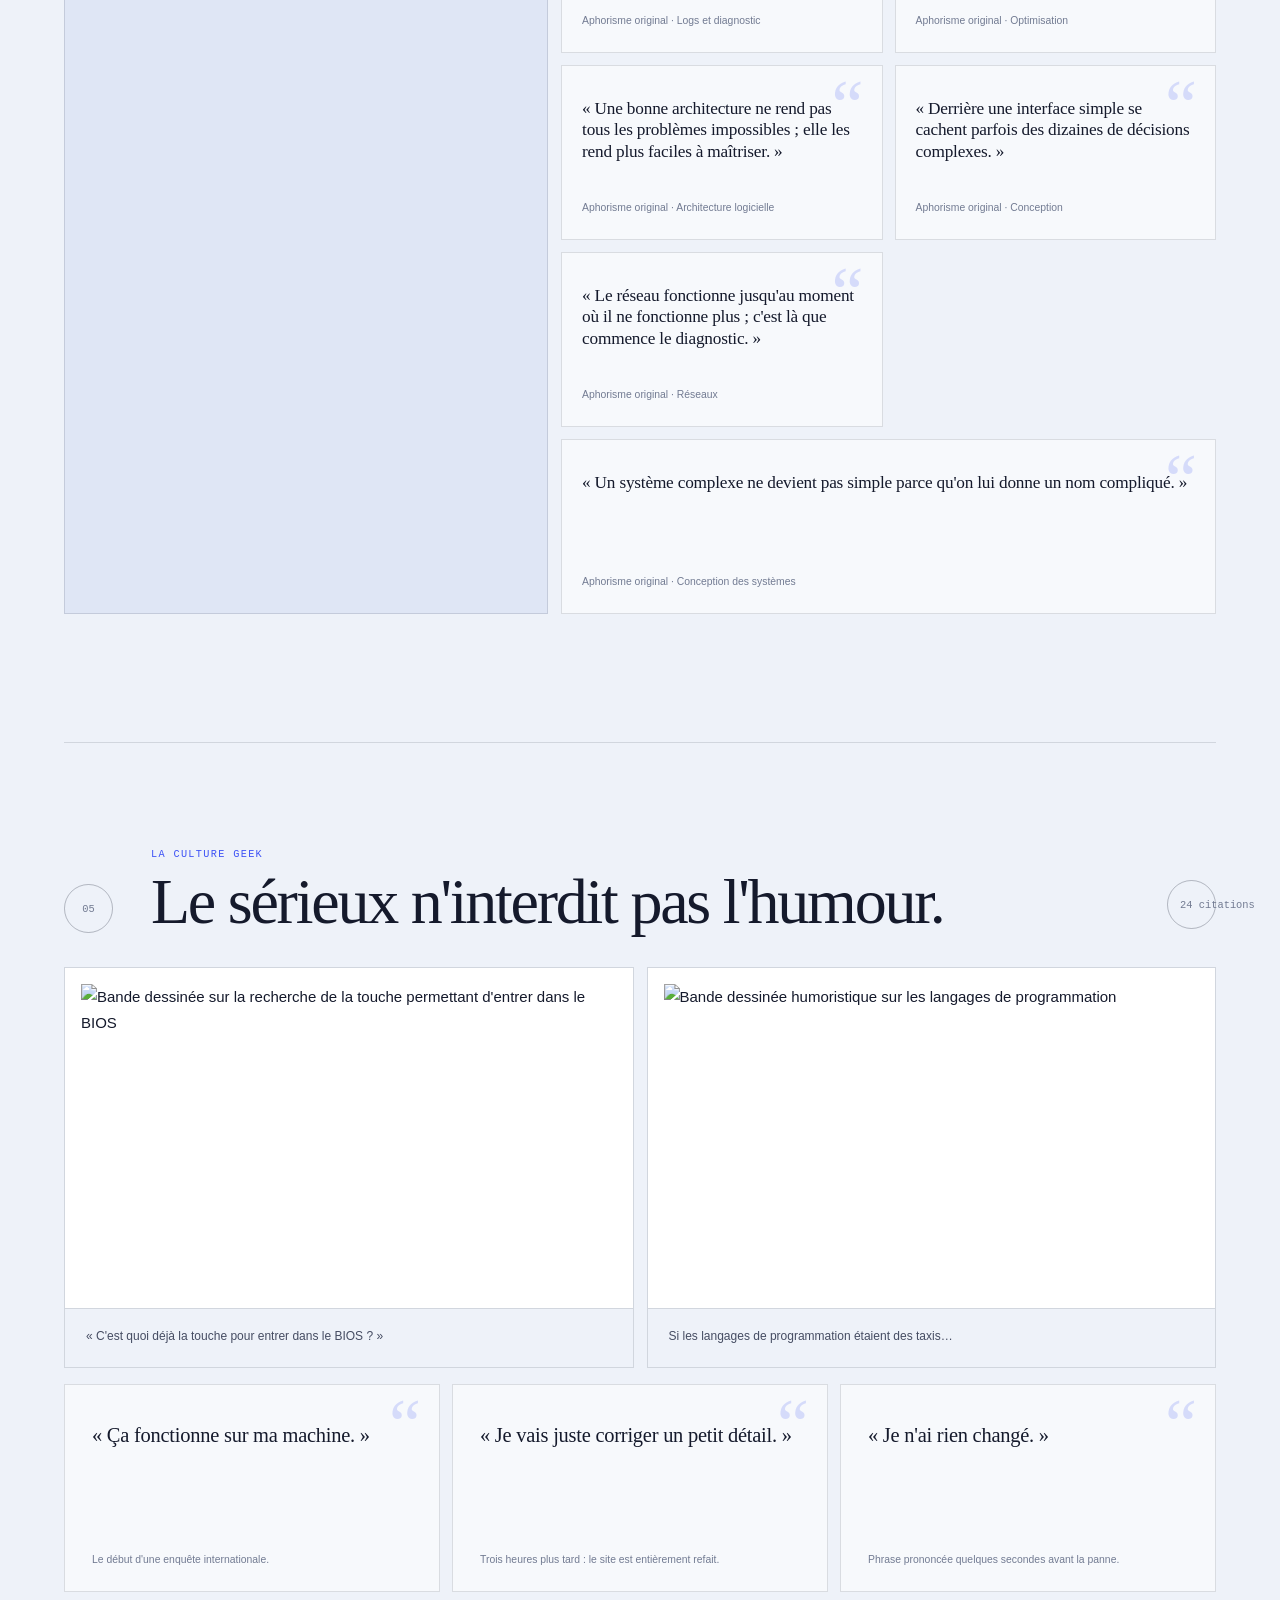
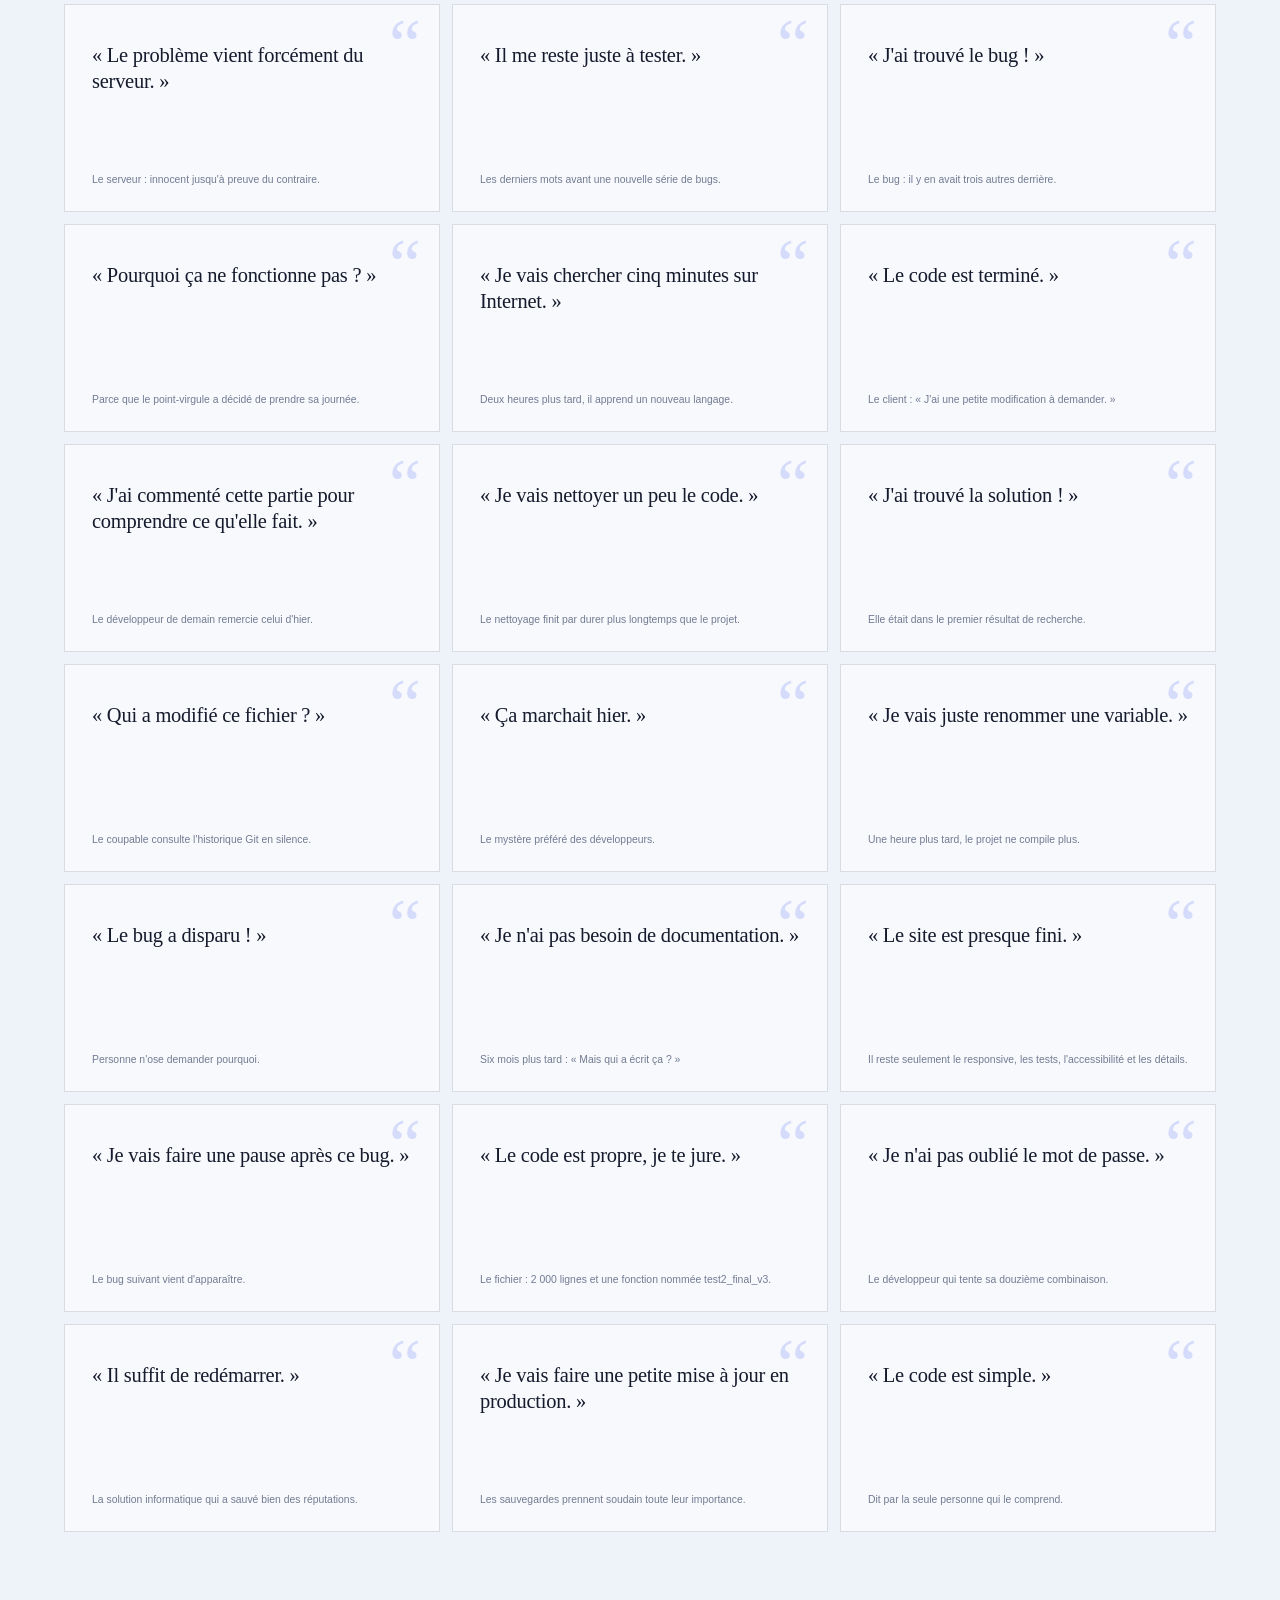
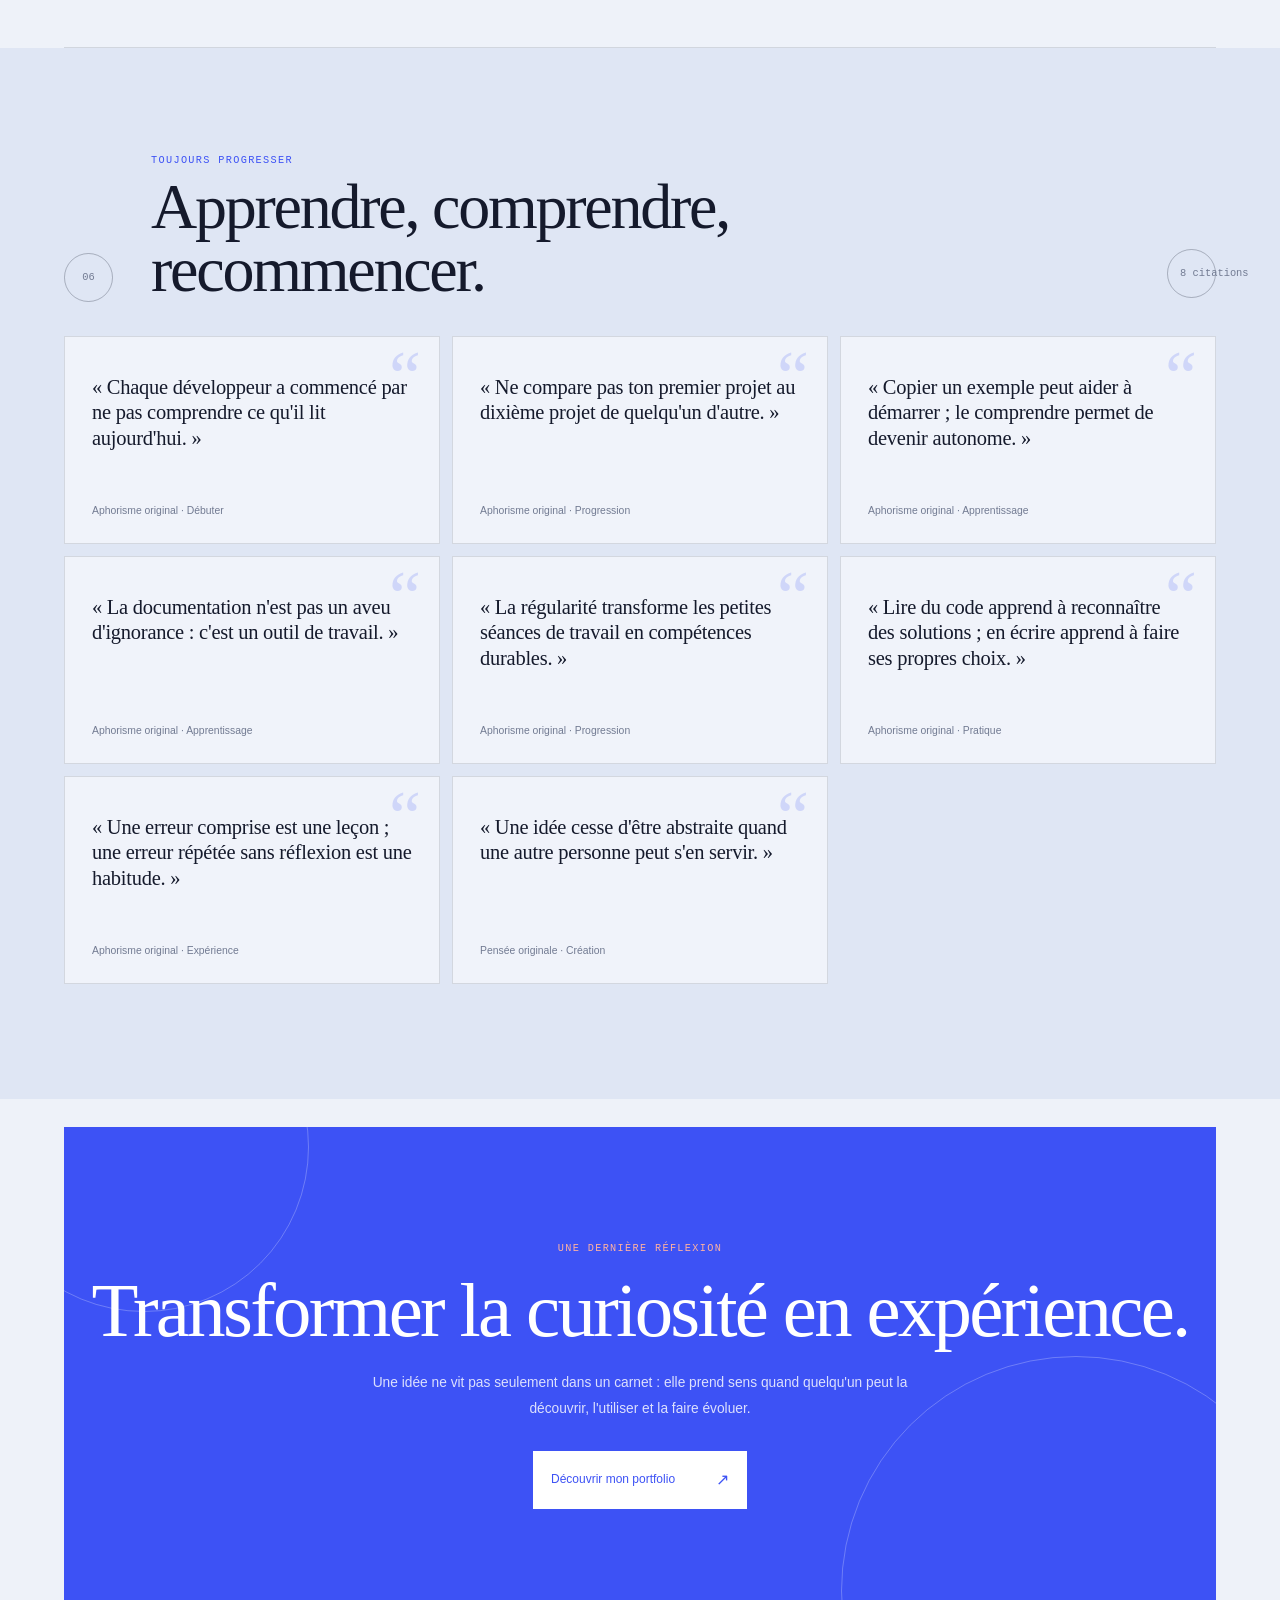
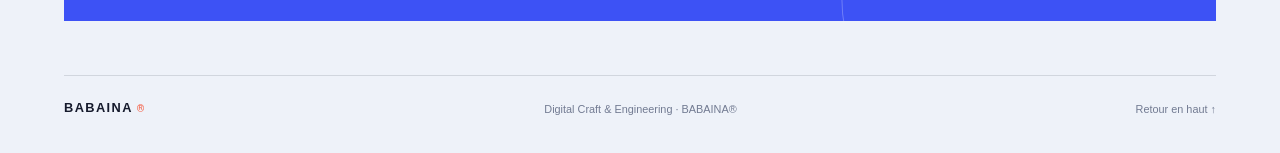
==== commit f080c666: "Update logo link to point to new portfolio URL" ====
--- a/projet-citations-informatique/index.html
+++ b/projet-citations-informatique/index.html
@@ -21,7 +21,7 @@
 
   <!-- NAVIGATION -->
   <header class="topbar">
-    <a class="logo" href="../fr/index.html" aria-label="Retour au portfolio BABAINA">BABAINA<span>®</span></a>
+    <a class="logo" href="https://adamou-05.github.io/portfolio/#projets" aria-label="Retour au portfolio BABAINA">BABAINA<span>®</span></a>
 
     <nav aria-label="Navigation principale">
       <a href="#programmeurs">Le code</a>
--- a/projet-citations-informatique/style.css
+++ b/projet-citations-informatique/style.css
@@ -1,371 +1,365 @@
-/* Code et Pensée - Adamou Babaina
-   Éditorial, sombre, esthétique développeur. HTML, CSS et un peu de JavaScript. */
-
-@import url('https://fonts.googleapis.com/css2?family=DM+Mono:wght@400;500&family=Manrope:wght@400;500;600;700;800&family=Space+Grotesk:wght@400;500;600;700&display=swap');
-
+/* Code & Pensée — édition BABAINA® | cobalt, vermilion et papier */
 :root {
-  color-scheme: dark;
-  --bg: #070a08;
-  --bg-soft: #0c110d;
-  --surface: #111813;
-  --text: #f1f4ec;
-  --muted: #a6b1a6;
-  --subtle: #6f7d71;
-  --accent: #c9ff69;
-  --accent-light: #e0ffad;
-  --accent-bg: rgba(201, 255, 105, .08);
-  --accent-border: rgba(201, 255, 105, .26);
-  --border: rgba(235, 246, 230, .10);
-  --border-hover: rgba(235, 246, 230, .2);
-  --font-heading: "Space Grotesk", sans-serif;
-  --font-body: "Manrope", sans-serif;
-  --font-code: "DM Mono", monospace;
-  --container: 1160px;
-  --gutter: 28px;
-  --radius-sm: 10px;
-  --radius-md: 18px;
-  --radius-lg: 26px;
+  color-scheme: light;
+  --ivory: #eef2f9;
+  --sand: #dfe6f4;
+  --charcoal: #151a2c;
+  --taupe: #727b92;
+  --electric: #3d52f5;
+  --coral: #f45d43;
+  --white: #fff;
+  --ink-soft: #454c62;
+  --line: rgba(21, 26, 44, .13);
+  --line-strong: rgba(21, 26, 44, .28);
+  --font-serif: "Instrument Serif", Georgia, serif;
+  --font-sans: "Geist", Arial, sans-serif;
+  --font-mono: "Geist Mono", monospace;
+  --container: 1220px;
+  --gutter: clamp(18px, 5vw, 76px);
   --ease: cubic-bezier(.2, .7, .25, 1);
   --transition: 240ms var(--ease);
 }
-
 *, *::before, *::after { box-sizing: border-box; }
-
-html { scroll-behavior: smooth; scroll-padding-top: 110px; background: var(--bg); }
-
+html { scroll-behavior: smooth; scroll-padding-top: 105px; background: var(--ivory); }
 body {
   min-width: 320px; min-height: 100vh; margin: 0; overflow-x: clip;
-  color: var(--text);
-  background:
-    radial-gradient(ellipse at 80% 0%, rgba(112, 153, 73, .12), transparent 35rem),
-    var(--bg);
-  font: 400 15px/1.8 var(--font-body);
-  -webkit-font-smoothing: antialiased;
-  text-rendering: optimizeLegibility;
-}
-
-::selection { color: var(--bg); background: var(--accent); }
+  color: var(--charcoal); background: radial-gradient(ellipse at 4% 18%, rgba(61,82,245,.08), transparent 34rem), var(--ivory);
+  font: 400 15px/1.75 var(--font-sans); -webkit-font-smoothing: antialiased; text-rendering: optimizeLegibility;
+}
+::selection { color: var(--white); background: var(--electric); }
 img { display: block; max-width: 100%; }
 a { color: inherit; text-decoration: none; -webkit-tap-highlight-color: transparent; }
-a:focus-visible, button:focus-visible, input:focus-visible { outline: 2px solid var(--accent); outline-offset: 4px; }
+button, input { font: inherit; }
+a:focus-visible, button:focus-visible, input:focus-visible { outline: 2px solid var(--electric); outline-offset: 4px; }
 p, h1, h2, figure, blockquote { overflow-wrap: break-word; }
-
-main > section, .topbar, footer { width: min(var(--container), calc(100% - var(--gutter) * 2)); margin-inline: auto; }
+main > section, .topbar, footer { width: min(var(--container), calc(100% - var(--gutter) - var(--gutter))); margin-inline: auto; }
+
+.skip-link {
+  position: fixed; z-index: 100; top: 12px; left: 12px; padding: 10px 14px;
+  color: var(--white); background: var(--charcoal); transform: translateY(-160%);
+}
+.skip-link:focus { transform: translateY(0); }
 
 /* Progression de lecture */
 .progress {
-  position: fixed; z-index: 60; top: 0; left: 0; right: 0; height: 3px;
-  background: var(--accent); box-shadow: 0 0 12px rgba(201, 255, 105, .6);
-  transform: scaleX(var(--p, 0)); transform-origin: left;
-}
-
-/* En-tête fixe */
+  position: fixed; z-index: 60; top: 0; left: 0; right: 0; height: 2px;
+  background: var(--electric); transform: scaleX(var(--p, 0)); transform-origin: left;
+}
+
+/* En-tête */
 .topbar {
   position: sticky; z-index: 30; top: 0; isolation: isolate;
-  display: flex; align-items: center; justify-content: space-between; gap: 24px;
-  min-height: 78px;
+  display: flex; align-items: center; justify-content: space-between; gap: 26px; min-height: 78px;
 }
 .topbar::before {
   content: ""; position: absolute; z-index: -1; inset: 0 calc(50% - 50vw);
-  border-bottom: 1px solid var(--border);
-  background: rgba(7, 10, 8, .82);
-  backdrop-filter: blur(14px); -webkit-backdrop-filter: blur(14px);
-}
-
-.logo { display: inline-flex; align-items: baseline; flex-shrink: 0; font: 700 1.85rem/1 var(--font-heading); letter-spacing: -.1em; }
-.logo span { color: var(--accent); }
-
-.topbar nav { display: flex; flex-wrap: wrap; align-items: center; justify-content: center; gap: 4px; }
-.topbar nav a { position: relative; padding: 9px 11px; color: var(--muted); font-size: .78rem; font-weight: 600; transition: color var(--transition); }
+  border-bottom: 1px solid var(--line); background: rgba(238, 242, 249, .91);
+  backdrop-filter: blur(16px); -webkit-backdrop-filter: blur(16px);
+}
+.logo { display: inline-flex; align-items: baseline; flex: none; font: 600 .9rem/1 var(--font-sans); letter-spacing: .11em; }
+.logo span { margin-left: 4px; color: var(--coral); font: 500 .74rem/1 var(--font-mono); }
+.topbar nav { display: flex; flex-wrap: wrap; align-items: center; justify-content: center; gap: clamp(2px, .65vw, 10px); }
+.topbar nav a {
+  position: relative; padding: 10px 9px; color: var(--ink-soft); font-size: .74rem; letter-spacing: .015em;
+  transition: color var(--transition);
+}
 .topbar nav a::after {
-  content: ""; position: absolute; right: 11px; bottom: 3px; left: 11px; height: 2px;
-  background: var(--accent); transform: scaleX(0); transform-origin: left; transition: transform var(--transition);
-}
-.topbar nav a:hover, .topbar nav a[aria-current] { color: var(--text); }
+  content: ""; position: absolute; right: 9px; bottom: 5px; left: 9px; height: 1px;
+  background: var(--electric); transform: scaleX(0); transform-origin: left; transition: transform var(--transition);
+}
+.topbar nav a:hover, .topbar nav a[aria-current] { color: var(--charcoal); }
 .topbar nav a:hover::after, .topbar nav a[aria-current]::after { transform: scaleX(1); }
-
 .back-link {
-  display: inline-flex; align-items: center; flex-shrink: 0; gap: 8px; padding: 9px 14px;
-  border: 1px solid var(--border-hover); border-radius: 999px; font-size: .75rem; font-weight: 600;
-  transition: color var(--transition), border-color var(--transition), background var(--transition), transform var(--transition);
-}
-.back-link:hover { color: var(--accent); border-color: var(--accent-border); background: var(--accent-bg); transform: translateY(-2px); }
+  display: inline-flex; align-items: center; flex: none; gap: 8px; padding: 9px 0 9px 12px;
+  border-left: 1px solid var(--line-strong); font-size: .72rem; transition: color var(--transition);
+}
+.back-link span { color: var(--coral); }
+.back-link:hover { color: var(--electric); }
 
 /* Couverture */
 .hero {
-  position: relative; isolation: isolate;
-  display: grid; grid-template-columns: minmax(0, 1.08fr) minmax(0, .92fr); align-items: center;
-  gap: clamp(35px, 6vw, 75px); padding-block: clamp(70px, 9vw, 115px) 100px;
+  position: relative; isolation: isolate; display: grid;
+  grid-template-columns: minmax(0, 1.08fr) minmax(330px, .82fr);
+  align-items: center; gap: clamp(38px, 8vw, 112px); padding-block: clamp(76px, 10vw, 138px) clamp(88px, 11vw, 148px);
+}
+.hero::after {
+  content: ""; position: absolute; right: calc(0px - var(--gutter)); bottom: 0; left: calc(0px - var(--gutter));
+  height: 1px; background: var(--line);
 }
 .hero::before {
   content: ""; position: absolute; z-index: -1; inset: 0 calc(50% - 50vw);
-  background-image:
-    linear-gradient(rgba(201, 255, 105, .045) 1px, transparent 1px),
-    linear-gradient(90deg, rgba(201, 255, 105, .045) 1px, transparent 1px);
-  background-size: 44px 44px;
-  mask-image: radial-gradient(ellipse at 30% 40%, #000, transparent 70%);
-  -webkit-mask-image: radial-gradient(ellipse at 30% 40%, #000, transparent 70%);
-}
-.hero::after {
-  content: ""; position: absolute; right: 0; bottom: 32px; left: 0; height: 1px;
-  background: linear-gradient(90deg, transparent, var(--border) 15%, var(--accent-border) 50%, var(--border) 85%, transparent);
-}
-
+  background:
+    radial-gradient(ellipse at 20% 22%, rgba(61,82,245,.11), transparent 38rem),
+    radial-gradient(ellipse at 68% 84%, rgba(244,93,67,.075), transparent 30rem);
+}
 .hero-text { min-width: 0; }
-
 .tag {
-  display: inline-flex; align-items: center; gap: 10px; margin: 0 0 28px; padding: 7px 12px;
-  border: 1px solid var(--accent-border); border-radius: 6px; color: var(--accent); background: var(--accent-bg);
-  font: 400 .68rem/1.7 var(--font-code); letter-spacing: .02em;
-}
-.tag::before { content: ""; width: 7px; height: 7px; flex: none; border-radius: 50%; background: var(--accent); box-shadow: 0 0 10px rgba(201, 255, 105, .6); animation: blink 2.4s steps(2, jump-none) infinite; }
-@keyframes blink { 50% { opacity: .25; } }
-
+  display: inline-flex; align-items: center; gap: 10px; margin: 0 0 27px;
+  color: var(--taupe); font: 500 .64rem/1.7 var(--font-mono); letter-spacing: .12em; text-transform: uppercase;
+}
+.tag span { color: var(--coral); }
 .hero h1 {
   max-width: 740px; margin: 0;
-  font: 700 clamp(3.4rem, 7vw, 6.4rem)/.98 var(--font-heading); letter-spacing: -.07em; text-wrap: balance;
-}
-.hero h1 span {
-  display: inline-block; padding-bottom: .08em;
-  background: linear-gradient(105deg, var(--accent-light), var(--accent) 65%, #a7e65d);
-  -webkit-background-clip: text; background-clip: text; -webkit-text-fill-color: transparent;
-}
-
-.hero-text > p:not(.tag) { max-width: 480px; margin: 26px 0 0; color: var(--muted); font-size: 1rem; line-height: 1.9; }
-.hero-text > .hero-signature { margin-top: 22px; color: var(--subtle); font: 400 .72rem/1.6 var(--font-code); }
-.hero-signature::before { content: "// "; color: var(--accent); }
-
+  font: 400 clamp(4rem, 7.7vw, 7.6rem)/.86 var(--font-serif); letter-spacing: -.045em; text-wrap: balance;
+}
+.hero h1 span { color: var(--electric); font-style: italic; }
+.hero-text > p:not(.tag) { max-width: 490px; margin: 30px 0 0; color: var(--ink-soft); font-size: .96rem; line-height: 1.9; }
+.button {
+  display: inline-flex; align-items: center; justify-content: space-between; gap: 38px; min-width: 214px;
+  margin-top: 30px; padding: 14px 17px; border: 1px solid var(--charcoal);
+  color: var(--ivory); background: var(--charcoal); font-size: .75rem; transition: background var(--transition), color var(--transition), transform var(--transition);
+}
+.button:hover { color: var(--charcoal); background: transparent; transform: translateY(-2px); }
+.button span { font-size: 1rem; }
+.hero-text > .hero-signature { margin-top: 19px; color: var(--taupe); font: 400 .64rem/1.7 var(--font-mono); letter-spacing: .01em; }
+.hero-art {
+  position: relative; isolation: isolate; min-width: 0; aspect-ratio: .83;
+  overflow: hidden; border: 1px solid rgba(61,82,245,.3); border-radius: 46% 46% 4px 4px; background: var(--charcoal);
+}
+.hero-art::before {
+  content: ""; position: absolute; z-index: 2; inset: 12px; border: 1px solid rgba(255, 255, 255, .7);
+  border-radius: 48% 48% 0 0; pointer-events: none;
+}
+.hero-art::after {
+  content: ""; position: absolute; z-index: 1; inset: 28% 0 0;
+  background: linear-gradient(180deg, transparent 2%, rgba(21, 26, 44, .06) 42%, rgba(21, 26, 44, .56) 100%);
+  pointer-events: none;
+}
 .hero-image {
-  width: 100%; height: clamp(300px, 34vw, 440px); object-fit: cover;
-  border: 1px solid var(--border-hover); border-radius: 4px 26px 4px 26px; background: var(--surface);
-  box-shadow: 0 30px 70px rgba(0, 0, 0, .4), 0 0 0 1px rgba(201, 255, 105, .04);
-  transition: border-color 300ms var(--ease), border-radius 400ms var(--ease), transform 400ms var(--ease);
-}
-.hero-image:hover { border-color: var(--accent-border); border-radius: 26px 4px 26px 4px; transform: translateY(-4px); }
-
-/* Boutons */
-.button {
-  display: inline-flex; align-items: center; justify-content: center; gap: 18px;
-  min-height: 52px; margin-top: 30px; padding: 0 22px;
-  border: 1px solid var(--accent); border-radius: var(--radius-sm); color: #10190a; background: var(--accent);
-  font: 800 .85rem/1 var(--font-body);
-  transition: background var(--transition), box-shadow var(--transition), transform var(--transition);
-}
-.button:hover { background: var(--accent-light); box-shadow: 0 12px 30px rgba(201, 255, 105, .2); transform: translateY(-3px); }
-.button span { font-size: 1.1rem; }
-
-/* Introduction */
-.intro { max-width: 850px; padding: 60px 25px 56px; text-align: center; }
-.eyebrow { margin: 0; color: var(--accent); font: 400 .7rem/1.9 var(--font-code); letter-spacing: .08em; text-transform: uppercase; }
-.intro h2 { max-width: 760px; margin: 18px auto 0; font: 600 clamp(2.3rem, 4.9vw, 3.9rem)/1.12 var(--font-heading); letter-spacing: -.06em; text-wrap: balance; }
-.intro > p:last-child { max-width: 650px; margin: 22px auto 0; color: var(--muted); font-size: .95rem; line-height: 1.95; }
-
-/* Barre de recherche (ajoutée par script.js) */
+  position: absolute; inset: 0; width: 100%; height: 100%; object-fit: cover; object-position: 82% center;
+  filter: saturate(1.1) contrast(1.02); opacity: 1;
+  transform: scale(1.02); transition: transform 800ms var(--ease), opacity var(--transition);
+}
+.hero-art:hover .hero-image { transform: scale(1.06); opacity: .9; }
+.hero-art-index {
+  position: absolute; z-index: 3; top: 31px; right: 29px; left: 29px;
+  display: flex; justify-content: space-between; gap: 12px; color: var(--charcoal);
+  font: 500 .58rem/1.4 var(--font-mono); letter-spacing: .1em;
+}
+.hero-art-caption {
+  position: absolute; z-index: 3; right: 28px; bottom: 26px; left: 28px;
+  margin: 0; color: var(--white); font: 400 clamp(1.8rem, 3vw, 2.7rem)/.98 var(--font-serif);
+  letter-spacing: -.02em; text-shadow: 0 1px 12px rgba(0,0,0,.12);
+}
+.hero-art-caption em { color: #ff9a82; }
+
+/* Introduction & recherche */
+.intro { max-width: 900px; padding: clamp(68px, 9vw, 116px) 24px 48px; text-align: center; }
+.eyebrow { margin: 0; color: var(--electric); font: 500 .64rem/1.8 var(--font-mono); letter-spacing: .13em; text-transform: uppercase; }
+.intro h2 {
+  max-width: 790px; margin: 17px auto 0; font: 400 clamp(2.8rem, 5.3vw, 5.2rem)/.98 var(--font-serif);
+  letter-spacing: -.035em; text-wrap: balance;
+}
+.intro > p:last-child { max-width: 650px; margin: 23px auto 0; color: var(--ink-soft); font-size: .9rem; line-height: 1.9; }
 .toolbar {
-  display: flex; flex-wrap: wrap; align-items: center; gap: 12px 14px;
-  margin-bottom: 40px; padding: 14px; border: 1px solid var(--border); border-radius: var(--radius-md); background: var(--bg-soft);
-}
-.search { position: relative; display: flex; flex: 1 1 280px; align-items: center; }
+  display: grid; grid-template-columns: minmax(240px, 1fr) auto; align-items: center; gap: 12px 24px;
+  margin: 0 auto clamp(32px, 5vw, 66px); padding: 15px 0 14px; border-block: 1px solid var(--line);
+}
+.search { position: relative; display: flex; align-items: center; min-width: 0; }
 .search span { position: absolute; width: 1px; height: 1px; overflow: hidden; clip-path: inset(50%); }
 .search input {
-  width: 100%; min-height: 48px; padding: 0 16px; border: 1px solid var(--border-hover); border-radius: var(--radius-sm);
-  color: var(--text); background: var(--bg); font: 400 .9rem var(--font-body);
-  transition: border-color var(--transition), box-shadow var(--transition);
-}
-.search input::placeholder { color: var(--subtle); }
-.search input:focus { outline: none; border-color: var(--accent); box-shadow: 0 0 0 4px var(--accent-bg); }
+  width: 100%; min-height: 44px; padding: 10px 14px; border: 1px solid var(--line);
+  border-radius: 0; color: var(--charcoal); background: rgba(255,255,255,.56); font-size: .76rem;
+  transition: border-color var(--transition), background var(--transition);
+}
+.search input::placeholder { color: var(--taupe); }
+.search input:focus { outline: none; border-color: var(--electric); background: var(--white); }
 .chip {
-  min-height: 48px; padding: 0 18px; border: 1px solid var(--accent-border); border-radius: var(--radius-sm);
-  color: var(--accent); background: var(--accent-bg); font: 600 .8rem var(--font-body); cursor: pointer;
-  transition: background var(--transition), transform var(--transition);
-}
-.chip:hover { background: rgba(201, 255, 105, .16); transform: translateY(-2px); }
-.count { flex-basis: 100%; margin: 0; color: var(--muted); font: 400 .72rem/1.5 var(--font-code); }
-
-/* Sections */
-.quote-section { padding-block: 82px 90px; border-top: 1px solid var(--border); }
+  display: inline-flex; align-items: center; justify-content: center; gap: 8px; min-height: 44px;
+  padding: 10px 16px; border: 1px solid var(--line-strong); color: var(--charcoal); background: transparent;
+  font-size: .72rem; cursor: pointer; transition: background var(--transition), color var(--transition), border-color var(--transition);
+}
+.chip::after { content: "↗"; color: var(--electric); }
+.chip:hover { color: var(--ivory); border-color: var(--charcoal); background: var(--charcoal); }
+.count { grid-column: 1 / -1; margin: 0; color: var(--taupe); font: 400 .65rem/1.6 var(--font-mono); }
+
+/* Chapitres et citations */
+.quote-section { padding-block: clamp(66px, 8vw, 108px) clamp(72px, 9vw, 118px); border-top: 1px solid var(--line); }
 .quote-section[hidden], .quote-card[hidden], .quote-feature[hidden], .comic-grid[hidden] { display: none; }
-
-.section-title { display: flex; align-items: flex-start; gap: 20px; margin-bottom: 36px; }
+.section-title { display: flex; align-items: flex-end; gap: clamp(17px, 3vw, 38px); margin-bottom: 34px; }
 .section-title > span {
-  display: grid; place-items: center; flex: 0 0 46px; width: 46px; height: 46px;
-  border: 1px solid var(--accent-border); border-radius: 6px; color: var(--accent); background: var(--accent-bg);
-  font: 400 .76rem var(--font-code);
+  display: grid; place-items: center; flex: none; width: 49px; aspect-ratio: 1;
+  border: 1px solid var(--line-strong); border-radius: 50%; color: var(--taupe);
+  font: 400 .65rem/1 var(--font-mono);
 }
 .section-title > div { min-width: 0; flex: 1; }
-.section-title .eyebrow { margin-bottom: 5px; }
-.section-title h2 { max-width: 780px; margin: 0; font: 600 clamp(2rem, 4.1vw, 3.25rem)/1.14 var(--font-heading); letter-spacing: -.06em; text-wrap: balance; }
-.badge { flex: none; padding: 5px 11px; border: 1px solid var(--border-hover); border-radius: 999px; color: var(--muted); font: 400 .7rem/1.4 var(--font-code); white-space: nowrap; }
-
-/* Citations */
-.quote-grid { display: grid; grid-template-columns: repeat(3, minmax(0, 1fr)); gap: 15px; }
-
+.section-title .eyebrow { margin-bottom: 7px; }
+.section-title h2 {
+  max-width: 820px; margin: 0; font: 400 clamp(2.7rem, 5vw, 5rem)/.98 var(--font-serif);
+  letter-spacing: -.035em; text-wrap: balance;
+}
+.badge {
+  flex: none; margin-bottom: 4px; padding: 6px 0 6px 12px; border-left: 1px solid var(--line-strong);
+  color: var(--taupe); font: 400 .62rem/1.5 var(--font-mono); white-space: nowrap;
+}
+.quote-grid { display: grid; grid-template-columns: repeat(3, minmax(0, 1fr)); gap: 12px; }
 .quote-card {
-  position: relative; isolation: isolate; display: flex; flex-direction: column; align-items: flex-start;
-  min-width: 0; min-height: 195px; padding: 26px 24px; overflow: hidden;
-  border: 1px solid var(--border); border-radius: var(--radius-md);
-  background: linear-gradient(145deg, rgba(20, 29, 22, .95), rgba(12, 17, 13, .98));
+  position: relative; display: flex; flex-direction: column; min-width: 0; min-height: 208px;
+  padding: 28px 27px 23px; border: 1px solid var(--line); background: rgba(255,255,255,.55);
   transition: border-color var(--transition), background var(--transition), transform var(--transition), box-shadow var(--transition);
 }
 .quote-card::before {
-  content: "\201C"; position: absolute; z-index: -1; top: -34px; right: 12px;
-  color: rgba(201, 255, 105, .07); font: 8rem/1 Georgia, serif; pointer-events: none;
-  transition: color var(--transition), transform var(--transition);
-}
-.quote-card::after { content: ""; position: absolute; top: 0; left: 0; width: 34px; height: 2px; background: var(--accent); opacity: .8; transition: width var(--transition); }
-
-.quote-card > p { position: relative; z-index: 1; margin: 0; font: 500 .98rem/1.85 var(--font-heading); letter-spacing: -.01em; text-wrap: pretty; }
-.quote-card > span { display: block; width: 100%; margin-top: auto; padding-top: 18px; color: var(--muted); font-size: .72rem; line-height: 1.8; overflow-wrap: anywhere; }
-
-.quote-card:hover, .quote-card.flash { border-color: var(--accent-border); background: linear-gradient(145deg, rgba(26, 39, 28, .98), rgba(14, 22, 16, .99)); box-shadow: 0 18px 40px rgba(0, 0, 0, .25); transform: translateY(-4px); }
-.quote-card:hover::before { color: rgba(201, 255, 105, .13); transform: translateY(4px); }
-.quote-card:hover::after, .quote-card.flash::after { width: 70px; }
+  content: "“"; position: absolute; top: 8px; right: 18px; color: rgba(61, 82, 245, .18);
+  font: 400 4.5rem/.9 var(--font-serif); pointer-events: none;
+}
+.quote-card > p {
+  position: relative; z-index: 1; margin: 0; padding-top: 10px;
+  font: 400 1.28rem/1.25 var(--font-serif); letter-spacing: -.012em; text-wrap: pretty;
+}
+.quote-card > span { display: block; width: 100%; margin-top: auto; padding-top: 22px; color: var(--taupe); font-size: .65rem; line-height: 1.7; overflow-wrap: anywhere; }
+.quote-card:hover, .quote-card.flash {
+  border-color: rgba(61,82,245,.55); background: var(--white);
+  box-shadow: 0 15px 34px rgba(21,26,44,.08); transform: translateY(-3px);
+}
+.quote-card:hover::before { color: rgba(244,93,67,.4); }
 .quote-card.flash { animation: flash 1.8s var(--ease); }
-@keyframes flash { 0%, 60% { box-shadow: 0 0 0 3px var(--accent), 0 0 40px rgba(201, 255, 105, .35); } 100% { box-shadow: 0 18px 40px rgba(0, 0, 0, .25); } }
-
-mark { padding: 0 2px; border-radius: 3px; color: #10190a; background: var(--accent); }
-
+@keyframes flash {
+  0%, 60% { box-shadow: 0 0 0 2px var(--electric), 0 14px 36px rgba(21,26,44,.13); }
+  100% { box-shadow: 0 15px 34px rgba(21,26,44,.08); }
+}
+mark { padding: 0 2px; color: var(--charcoal); background: #dce2ff; }
 .copy {
-  position: absolute; z-index: 2; top: 12px; right: 12px; padding: 5px 10px;
-  border: 1px solid var(--border-hover); border-radius: 999px; color: var(--text); background: rgba(7, 10, 8, .85);
-  font: 400 .66rem/1.4 var(--font-code); cursor: pointer; opacity: 0;
-  transition: opacity var(--transition), color var(--transition), border-color var(--transition);
+  position: absolute; z-index: 2; top: 12px; left: 13px; padding: 5px 8px; border: 1px solid var(--line);
+  color: var(--taupe); background: var(--ivory); font: 400 .58rem/1.2 var(--font-mono); cursor: pointer;
+  opacity: 0; transition: opacity var(--transition), color var(--transition), border-color var(--transition);
 }
 .quote-card:hover .copy, .copy:focus-visible, .copy.done { opacity: 1; }
-.copy:hover, .copy.done { color: var(--accent); border-color: var(--accent-border); }
-@media (hover: none) { .copy { opacity: .75; } }
-
-/* Citation principale */
+.copy:hover, .copy.done { color: var(--charcoal); border-color: var(--electric); }
+@media (hover: none) { .copy { opacity: 1; } }
+
 .quote-feature {
-  position: relative; isolation: isolate; margin-bottom: 16px; padding: clamp(30px, 5.5vw, 64px); overflow: hidden;
-  border: 1px solid var(--accent-border); border-radius: var(--radius-lg);
-  background: radial-gradient(ellipse at 100% 0%, rgba(201, 255, 105, .11), transparent 50%), linear-gradient(135deg, #131c15, #0a0f0c);
-}
-.quote-feature::before { content: "\201C"; position: absolute; z-index: -1; top: -40px; right: 18px; color: rgba(201, 255, 105, .08); font: clamp(12rem, 24vw, 21rem)/1 Georgia, serif; pointer-events: none; }
-.feature-label { margin: 0 0 20px; color: var(--accent); font: 400 .7rem var(--font-code); letter-spacing: .1em; text-transform: uppercase; }
-.quote-feature blockquote { max-width: 850px; margin: 0; font: 600 clamp(1.9rem, 4.2vw, 3.6rem)/1.2 var(--font-heading); letter-spacing: -.055em; text-wrap: balance; }
-.quote-feature .quote-author { margin: 24px 0 0; color: var(--accent); font: 400 .72rem/1.9 var(--font-code); }
-.quote-note { max-width: 680px; margin: 22px 0 0; padding-top: 20px; border-top: 1px solid var(--border-hover); color: var(--muted); font-size: .9rem; line-height: 1.95; }
-
-/* Sections teintées */
-.quote-section.tinted {
-  position: relative; width: 100%; padding-inline: max(var(--gutter), calc((100% - var(--container)) / 2));
-  border-block: 1px solid var(--border);
-  background: radial-gradient(ellipse at 90% 5%, rgba(201, 255, 105, .06), transparent 35rem), var(--bg-soft);
-}
-.quote-section.tinted::before { content: ""; position: absolute; top: 0; bottom: 0; left: 0; width: 2px; background: linear-gradient(transparent, var(--accent-border), transparent); }
-
-/* Images et citations associées */
-.image-text { display: grid; grid-template-columns: minmax(0, 1.08fr) minmax(0, .92fr); align-items: stretch; gap: 16px; margin-bottom: 16px; }
-.image-text > img { width: 100%; height: 100%; min-height: 290px; max-height: 430px; object-fit: cover; border: 1px solid var(--border); border-radius: var(--radius-md); background: var(--surface); transition: border-color var(--transition), filter var(--transition); }
-.image-text > img:hover { border-color: var(--accent-border); filter: brightness(1.06); }
-.image-text > .quote-card { justify-content: center; min-height: 245px; padding: clamp(25px, 4vw, 40px); }
-.image-text > .quote-card > p { font-size: clamp(1.05rem, 1.6vw, 1.25rem); }
+  position: relative; isolation: isolate; overflow: hidden; margin-bottom: 13px; padding: clamp(34px, 5.5vw, 72px);
+  color: var(--ivory); background: var(--charcoal);
+}
+.quote-feature::before {
+  content: "“"; position: absolute; z-index: -1; top: -70px; right: 25px; color: rgba(238,242,249,.055);
+  font: clamp(16rem, 30vw, 26rem)/1 var(--font-serif); pointer-events: none;
+}
+.feature-label { margin: 0 0 22px; color: #ff9a82; font: 500 .62rem var(--font-mono); letter-spacing: .12em; text-transform: uppercase; }
+.quote-feature blockquote { max-width: 900px; margin: 0; font: 400 clamp(2.5rem, 5vw, 5rem)/.99 var(--font-serif); letter-spacing: -.03em; text-wrap: balance; }
+.quote-feature .quote-author { margin: 22px 0 0; color: #ff9a82; font: 400 .65rem/1.8 var(--font-mono); }
+.quote-note { max-width: 700px; margin: 23px 0 0; padding-top: 20px; border-top: 1px solid rgba(238,242,249,.2); color: rgba(238,242,249,.72); font-size: .82rem; line-height: 1.85; }
+.quote-section.tinted { position: relative; isolation: isolate; }
+.quote-section.tinted::before {
+  content: ""; position: absolute; z-index: -1; top: 0; bottom: 0; right: calc(0px - var(--gutter)); left: calc(0px - var(--gutter));
+  background: var(--sand);
+}
+.image-text { display: grid; grid-template-columns: minmax(0, 1.05fr) minmax(0, .95fr); align-items: stretch; gap: 13px; margin-bottom: 13px; }
+.image-text > img {
+  width: 100%; height: 100%; min-height: 300px; max-height: 440px; object-fit: cover;
+  border: 1px solid var(--line); background: var(--sand); filter: saturate(1.04);
+}
+.image-text > .quote-card { justify-content: center; min-height: 260px; padding: clamp(26px, 4vw, 46px); }
+.image-text > .quote-card > p { font-size: clamp(1.55rem, 2.5vw, 2.3rem); }
 .language-quotes { grid-template-columns: repeat(2, minmax(0, 1fr)); }
-
 .system-quotes .image-text { grid-template-columns: minmax(0, .85fr) minmax(0, 1.15fr); }
 .system-quotes .image-text > img { min-height: 100%; max-height: none; }
 .system-quotes .image-text > .quote-grid { grid-template-columns: repeat(2, minmax(0, 1fr)); align-content: stretch; }
-.system-quotes .image-text > .quote-grid .quote-card { min-height: 170px; padding: 22px 20px; }
+.system-quotes .image-text > .quote-grid .quote-card { min-height: 175px; padding: 22px 20px; }
+.system-quotes .image-text > .quote-grid .quote-card > p { font-size: 1.08rem; }
 .system-quotes .image-text > .quote-grid .quote-card:last-child { grid-column: 1 / -1; }
 
-/* Galerie humoristique */
-.comic-grid { display: grid; grid-template-columns: repeat(2, minmax(0, 1fr)); align-items: start; gap: 18px; margin-bottom: 18px; }
-.comic-grid figure { position: relative; min-width: 0; margin: 0; overflow: hidden; border: 1px solid var(--border); border-radius: var(--radius-md); background: var(--surface); transition: border-color var(--transition), transform var(--transition), box-shadow var(--transition); }
-.comic-grid figure:hover { border-color: var(--accent-border); box-shadow: 0 20px 44px rgba(0, 0, 0, .28); transform: translateY(-4px); }
-.comic-grid img { width: 100%; height: 320px; padding: 16px; object-fit: contain; background: radial-gradient(ellipse at center, rgba(255, 255, 255, .03), transparent 75%), #090d0a; transition: transform 350ms var(--ease); }
-.comic-grid figure:hover img { transform: scale(1.03); }
-.comic-grid figcaption { padding: 18px 21px 22px; border-top: 1px solid var(--border); color: var(--muted); font-size: .82rem; line-height: 1.85; }
+.comic-grid { display: grid; grid-template-columns: repeat(2, minmax(0, 1fr)); align-items: start; gap: 13px; margin-bottom: 16px; }
+.comic-grid figure { position: relative; min-width: 0; margin: 0; overflow: hidden; border: 1px solid var(--line); background: var(--ivory); }
+.comic-grid img { width: 100%; height: 340px; padding: 16px; object-fit: contain; background: var(--white); transition: transform 400ms var(--ease); }
+.comic-grid figure:hover img { transform: scale(1.025); }
+.comic-grid figcaption { padding: 17px 21px 20px; border-top: 1px solid var(--line); color: var(--ink-soft); font: 400 .75rem/1.75 var(--font-sans); }
 
 /* Conclusion */
 .ending {
-  position: relative; isolation: isolate; margin-top: 45px; margin-bottom: 72px; padding: clamp(60px, 8vw, 100px) 24px;
-  overflow: hidden; text-align: center; border: 1px solid var(--accent-border); border-radius: var(--radius-lg);
-  background: radial-gradient(ellipse at 50% 120%, rgba(201, 255, 105, .15), transparent 55%), linear-gradient(135deg, #142018, #0a0f0c);
-}
-.ending::before, .ending::after { content: ""; position: absolute; z-index: -1; border: 1px solid rgba(201, 255, 105, .1); border-radius: 50%; pointer-events: none; }
-.ending::before { top: -130px; left: -75px; width: 290px; aspect-ratio: 1; }
-.ending::after { right: -110px; bottom: -170px; width: 400px; aspect-ratio: 1; }
-.ending h2 { margin: 16px 0 0; font: 600 clamp(2.4rem, 5.4vw, 4.4rem)/1.12 var(--font-heading); letter-spacing: -.06em; text-wrap: balance; }
-.ending-text { max-width: 570px; margin: 20px auto 0; color: var(--muted); font-size: .92rem; line-height: 1.95; }
-.button-light { margin-top: 28px; }
+  position: relative; isolation: isolate; overflow: hidden; margin-block: 28px 54px; padding: clamp(55px, 9vw, 112px) 24px;
+  color: var(--white); background: var(--electric); text-align: center;
+}
+.ending .eyebrow { color: #ffb2a1; }
+.ending::before, .ending::after { content: ""; position: absolute; z-index: -1; border: 1px solid rgba(255,255,255,.25); border-radius: 50%; pointer-events: none; }
+.ending::before { top: -145px; left: -85px; width: 330px; aspect-ratio: 1; }
+.ending::after { right: -95px; bottom: -205px; width: 470px; aspect-ratio: 1; }
+.ending h2 { margin: 18px 0 0; font: 400 clamp(3rem, 6vw, 6rem)/.95 var(--font-serif); letter-spacing: -.035em; text-wrap: balance; }
+.ending-text { max-width: 550px; margin: 22px auto 0; color: rgba(255,255,255,.82); font-size: .86rem; line-height: 1.9; }
+.button-light { margin-top: 28px; border-color: var(--white); color: var(--electric); background: var(--white); }
+.button-light:hover { color: var(--white); background: transparent; }
 
 /* Pied de page */
-footer { display: flex; align-items: center; justify-content: space-between; flex-wrap: wrap; gap: 18px; padding-block: 26px 35px; border-top: 1px solid var(--border); }
-footer .logo { font-size: 1.6rem; }
-footer p, footer > a:last-child { margin: 0; color: var(--muted); font-size: .74rem; }
+footer { display: flex; align-items: center; justify-content: space-between; flex-wrap: wrap; gap: 18px; padding-block: 24px 34px; border-top: 1px solid var(--line); }
+footer .logo { font-size: .8rem; }
+footer p, footer > a:last-child { margin: 0; color: var(--taupe); font-size: .68rem; }
 footer > a:last-child { transition: color var(--transition); }
-footer > a:last-child:hover { color: var(--accent); }
+footer > a:last-child:hover { color: var(--charcoal); }
 
 /* Tablettes */
-@media (max-width: 960px) {
-  :root { --gutter: 22px; }
-  .topbar { gap: 12px; }
-  .topbar nav a { padding-inline: 7px; font-size: .72rem; }
-  .hero { gap: 30px; }
-  .hero-image { height: 320px; }
+@media (max-width: 980px) {
+  :root { --gutter: clamp(20px, 4vw, 36px); }
+  .topbar { gap: 10px; }
+  .topbar nav { gap: 0; }
+  .topbar nav a { padding-inline: 6px; font-size: .68rem; }
+  .back-link { font-size: .66rem; }
+  .hero { grid-template-columns: minmax(0, 1fr) minmax(270px, .78fr); gap: 38px; }
+  .hero h1 { font-size: clamp(4rem, 8vw, 6rem); }
+  .hero-art { aspect-ratio: .76; }
   .quote-grid { grid-template-columns: repeat(2, minmax(0, 1fr)); }
   .system-quotes .image-text { grid-template-columns: 1fr; }
-  .system-quotes .image-text > img { height: 300px; min-height: 0; }
+  .system-quotes .image-text > img { height: 310px; min-height: 0; }
 }
 
 /* Mobiles */
-@media (max-width: 650px) {
-  :root { --gutter: 17px; }
+@media (max-width: 680px) {
+  :root { --gutter: 18px; }
   body { font-size: 14px; }
-  .topbar { display: grid; grid-template-columns: auto minmax(0, 1fr); gap: 14px 12px; min-height: 0; padding-block: 16px 12px; }
-  .back-link { justify-self: end; padding: 8px 12px; font-size: .7rem; }
-  .topbar nav { grid-column: 1 / -1; grid-row: 2; flex-wrap: nowrap; justify-content: flex-start; gap: 6px; overflow-x: auto; scrollbar-width: none; }
+  html { scroll-padding-top: 120px; }
+  .topbar { display: grid; grid-template-columns: auto 1fr auto; gap: 10px; min-height: 0; padding-block: 14px 11px; }
+  .logo { font-size: .76rem; }
+  .back-link { justify-self: end; padding: 5px 0 5px 9px; font-size: .64rem; }
+  .topbar nav { grid-column: 1 / -1; grid-row: 2; justify-content: flex-start; flex-wrap: nowrap; gap: 4px; overflow-x: auto; scrollbar-width: none; }
   .topbar nav::-webkit-scrollbar { display: none; }
-  .topbar nav a { flex: none; padding: 7px 12px; border: 1px solid var(--border); border-radius: 999px; font-size: .7rem; }
+  .topbar nav a { flex: none; padding: 7px 10px; border: 1px solid var(--line); font-size: .65rem; }
   .topbar nav a::after { display: none; }
-  .topbar nav a[aria-current] { border-color: var(--accent-border); background: var(--accent-bg); color: var(--accent); }
-  html { scroll-padding-top: 130px; }
-
-  .hero { grid-template-columns: minmax(0, 1fr); gap: 30px; padding-block: 56px 68px; }
-  .hero::after { bottom: 24px; }
-  .hero h1 { font-size: clamp(3rem, 12vw, 4.8rem); }
-  .hero-text > p:not(.tag) { font-size: .92rem; }
-  .hero-image { height: 260px; border-radius: 4px 19px 4px 19px; }
-  .button { width: 100%; margin-top: 24px; }
-
-  .intro { padding: 46px 3px 40px; }
-  .intro h2 { font-size: clamp(2rem, 8vw, 2.7rem); }
-  .toolbar { margin-bottom: 28px; }
+  .topbar nav a[aria-current] { border-color: var(--electric); background: rgba(61,82,245,.09); color: var(--electric); }
+  .hero { grid-template-columns: 1fr; gap: 31px; padding-block: 65px 74px; }
+  .hero h1 { font-size: clamp(4rem, 14vw, 6rem); }
+  .hero-text > p:not(.tag) { margin-top: 23px; font-size: .88rem; }
+  .button { width: 100%; margin-top: 25px; }
+  .hero-art { width: min(100%, 460px); margin-inline: auto; aspect-ratio: 1.02; border-radius: 46% 46% 1px 1px; }
+  .hero-art::before { border-radius: 46% 46% 0 0; }
+  .hero-image { object-position: 82% center; }
+  .hero-art-caption { right: 22px; bottom: 23px; left: 22px; font-size: 2.4rem; }
+  .hero-art-index { top: 25px; right: 23px; left: 23px; font-size: .54rem; }
+  .intro { padding: 62px 2px 35px; }
+  .intro h2 { font-size: clamp(2.8rem, 12vw, 4rem); }
+  .intro > p:last-child { font-size: .83rem; }
+  .toolbar { grid-template-columns: 1fr; gap: 9px; margin-bottom: 28px; padding-block: 12px; }
   .chip { width: 100%; }
-
-  .quote-section { padding-block: 59px 65px; }
-  .quote-section.tinted { padding-inline: 17px; }
-  .section-title { flex-wrap: wrap; gap: 12px 13px; margin-bottom: 26px; }
-  .section-title > span { flex-basis: 38px; width: 38px; height: 38px; }
-  .section-title > div { flex-basis: calc(100% - 52px); }
-  .section-title h2 { font-size: clamp(1.75rem, 7.1vw, 2.35rem); }
-  .badge { margin-left: 51px; }
-
+  .count { grid-column: auto; }
+  .quote-section { padding-block: 62px 68px; }
+  .section-title { display: grid; grid-template-columns: 40px minmax(0, 1fr); align-items: start; gap: 13px; margin-bottom: 24px; }
+  .section-title > span { width: 38px; }
+  .section-title > div { grid-column: 2; grid-row: 1; }
+  .section-title .eyebrow { padding-top: 3px; font-size: .57rem; }
+  .section-title h2 { font-size: clamp(2.45rem, 10vw, 3.5rem); }
+  .badge { grid-column: 2; margin: -4px 0 0; padding: 0; border: 0; }
   .quote-grid, .language-quotes, .comic-grid, .image-text, .system-quotes .image-text > .quote-grid { grid-template-columns: minmax(0, 1fr); }
-  .quote-card { min-height: 155px; padding: 24px 20px; border-radius: 15px; }
-  .quote-card > p { font-size: .94rem; }
-  .copy { opacity: .8; }
-  .quote-feature { padding: 30px 22px; border-radius: 19px; }
-  .quote-feature blockquote { font-size: clamp(1.8rem, 7.8vw, 2.5rem); }
-  .image-text { gap: 13px; margin-bottom: 13px; }
+  .quote-card { min-height: 170px; padding: 25px 22px 21px; }
+  .quote-card > p { font-size: 1.26rem; }
+  .copy { opacity: 1; }
+  .quote-feature { margin-bottom: 10px; padding: 31px 23px; }
+  .quote-feature blockquote { font-size: clamp(2.5rem, 10vw, 3.5rem); }
+  .image-text { gap: 10px; margin-bottom: 10px; }
   .image-text > img, .system-quotes .image-text > img { height: 240px; min-height: 0; }
-  .image-text > .quote-card { min-height: 180px; }
+  .image-text > .quote-card { min-height: 190px; }
   .system-quotes .image-text > .quote-grid .quote-card:last-child { grid-column: auto; }
-  .comic-grid img { height: 260px; padding: 13px; }
-  .ending { margin-top: 24px; margin-bottom: 43px; padding: 54px 18px; border-radius: 20px; }
-  .ending h2 { font-size: clamp(2.1rem, 8.7vw, 2.9rem); }
+  .comic-grid img { height: 260px; padding: 12px; }
+  .ending { margin-block: 18px 37px; padding: 57px 18px; }
+  .ending h2 { font-size: clamp(3rem, 11vw, 4.2rem); }
   footer { justify-content: center; text-align: center; }
   footer .logo, footer p { width: 100%; justify-content: center; }
 }
 
 @media (max-width: 370px) {
-  :root { --gutter: 12px; }
-  .hero h1 { font-size: 2.8rem; }
-  .section-title h2 { font-size: 1.6rem; }
-}
-
-/* Mouvement réduit */
+  :root { --gutter: 13px; }
+  .hero h1 { font-size: 3.65rem; }
+  .topbar nav a { padding-inline: 8px; font-size: .61rem; }
+}
+
+/* Respect du réglage système */
 @media (prefers-reduced-motion: reduce) {
   html { scroll-behavior: auto; }
   *, *::before, *::after { animation-duration: .01ms !important; animation-iteration-count: 1 !important; transition-duration: .01ms !important; }
@@ -373,9 +367,8 @@
 
 /* Impression */
 @media print {
-  .topbar, .progress, .toolbar, .copy, .hero-image, .button { display: none !important; }
-  body, .quote-section.tinted, .ending { background: #fff !important; color: #111 !important; }
-  .quote-card { break-inside: avoid; border-color: #bbb; background: #fff !important; box-shadow: none !important; }
-  .quote-card > p, .quote-card > span, .hero-text > p { color: #111 !important; }
-  .hero h1 span { -webkit-text-fill-color: #111; }
-}+  .topbar, .progress, .toolbar, .copy, .hero-art, .button, .skip-link { display: none !important; }
+  body, .quote-section.tinted, .ending { color: #111 !important; background: #fff !important; }
+  .quote-card, .quote-feature { break-inside: avoid; border-color: #bbb; color: #111 !important; background: #fff !important; box-shadow: none !important; }
+  .quote-card > p, .quote-card > span, .hero-text > p, .quote-feature blockquote { color: #111 !important; }
+}
